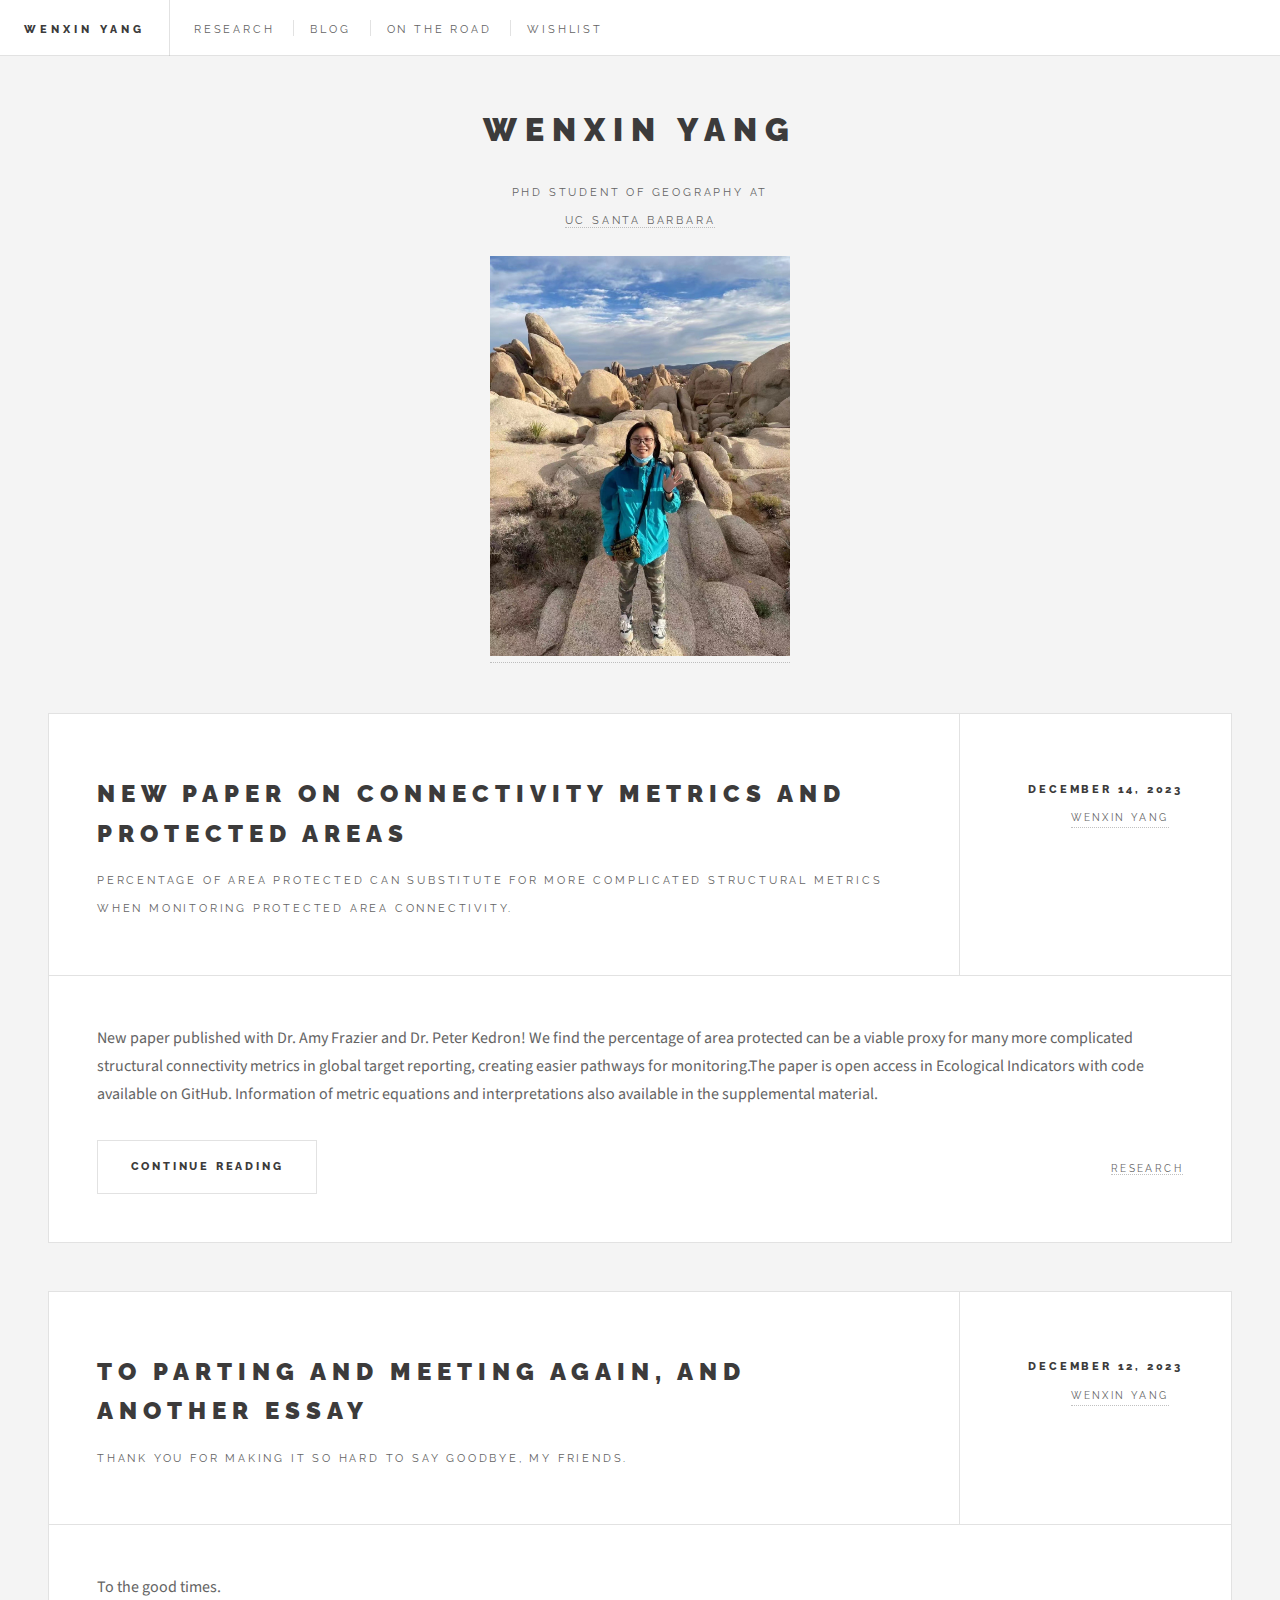
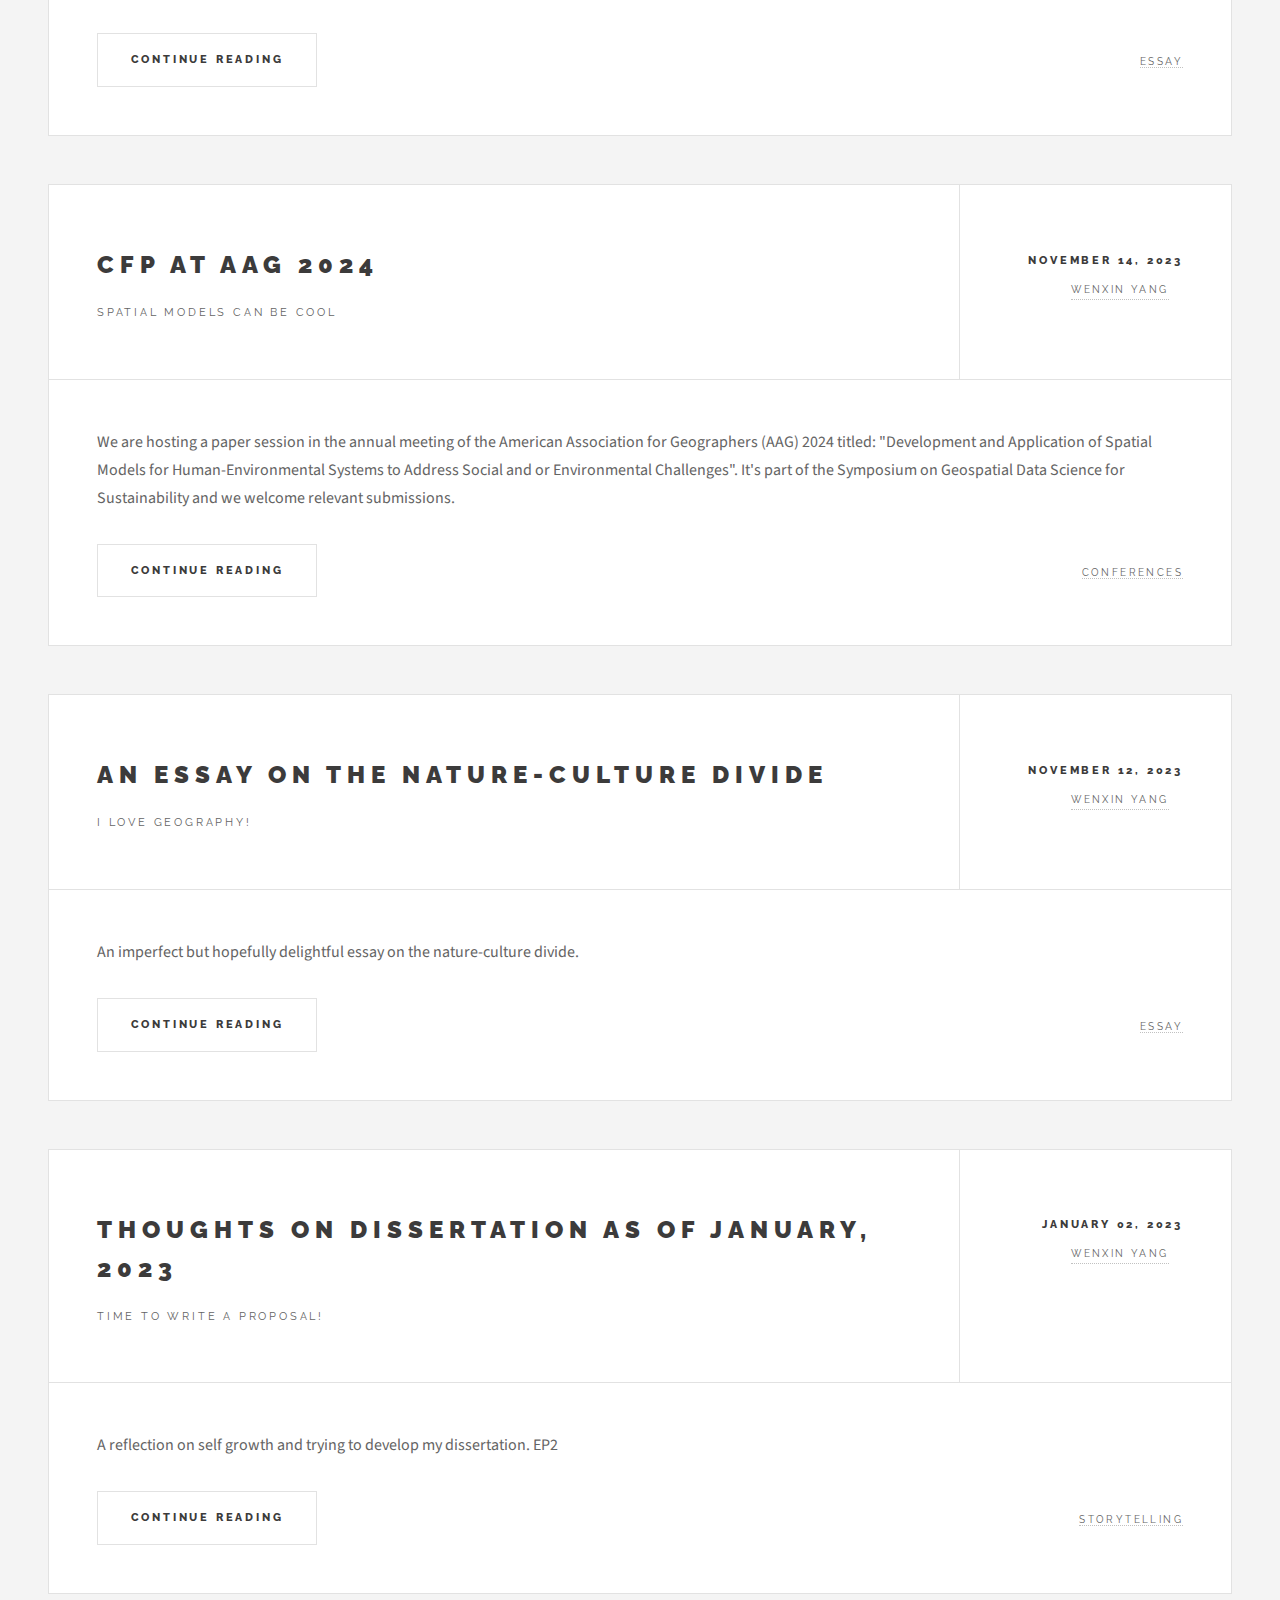
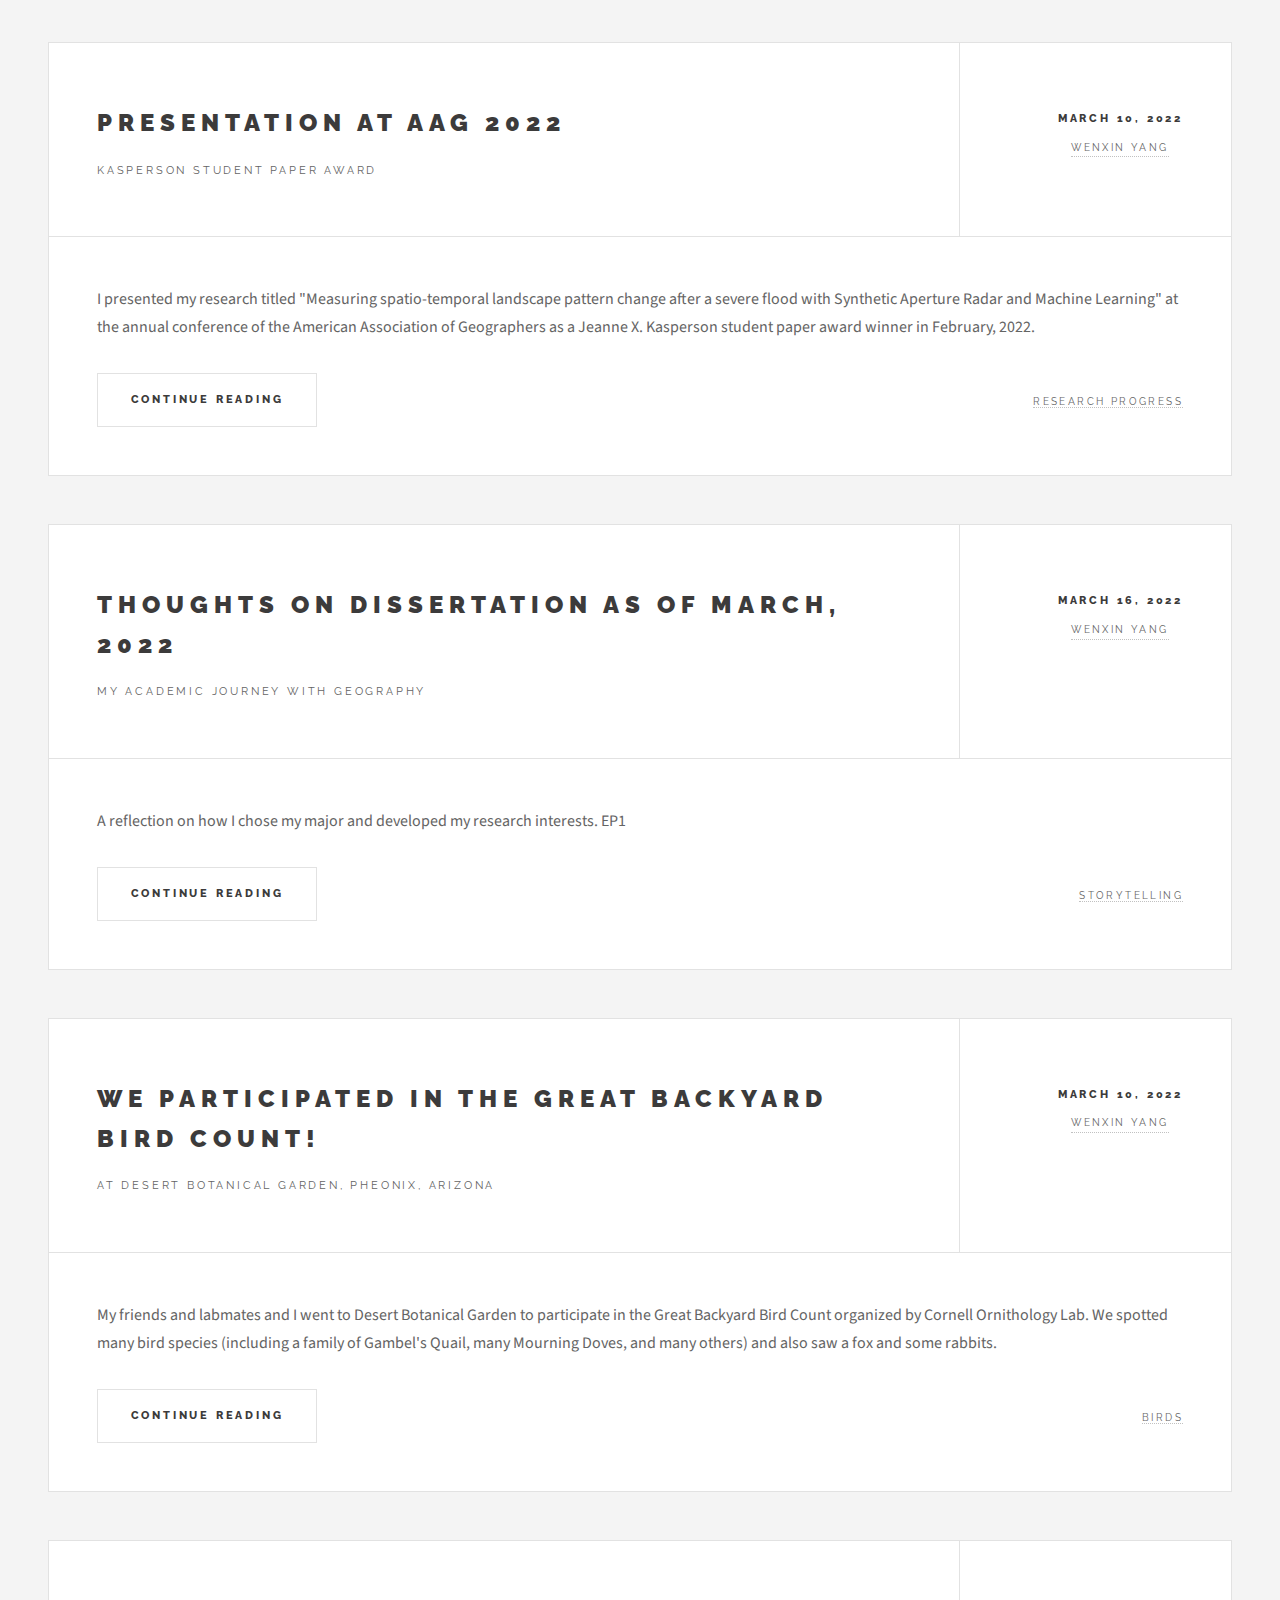
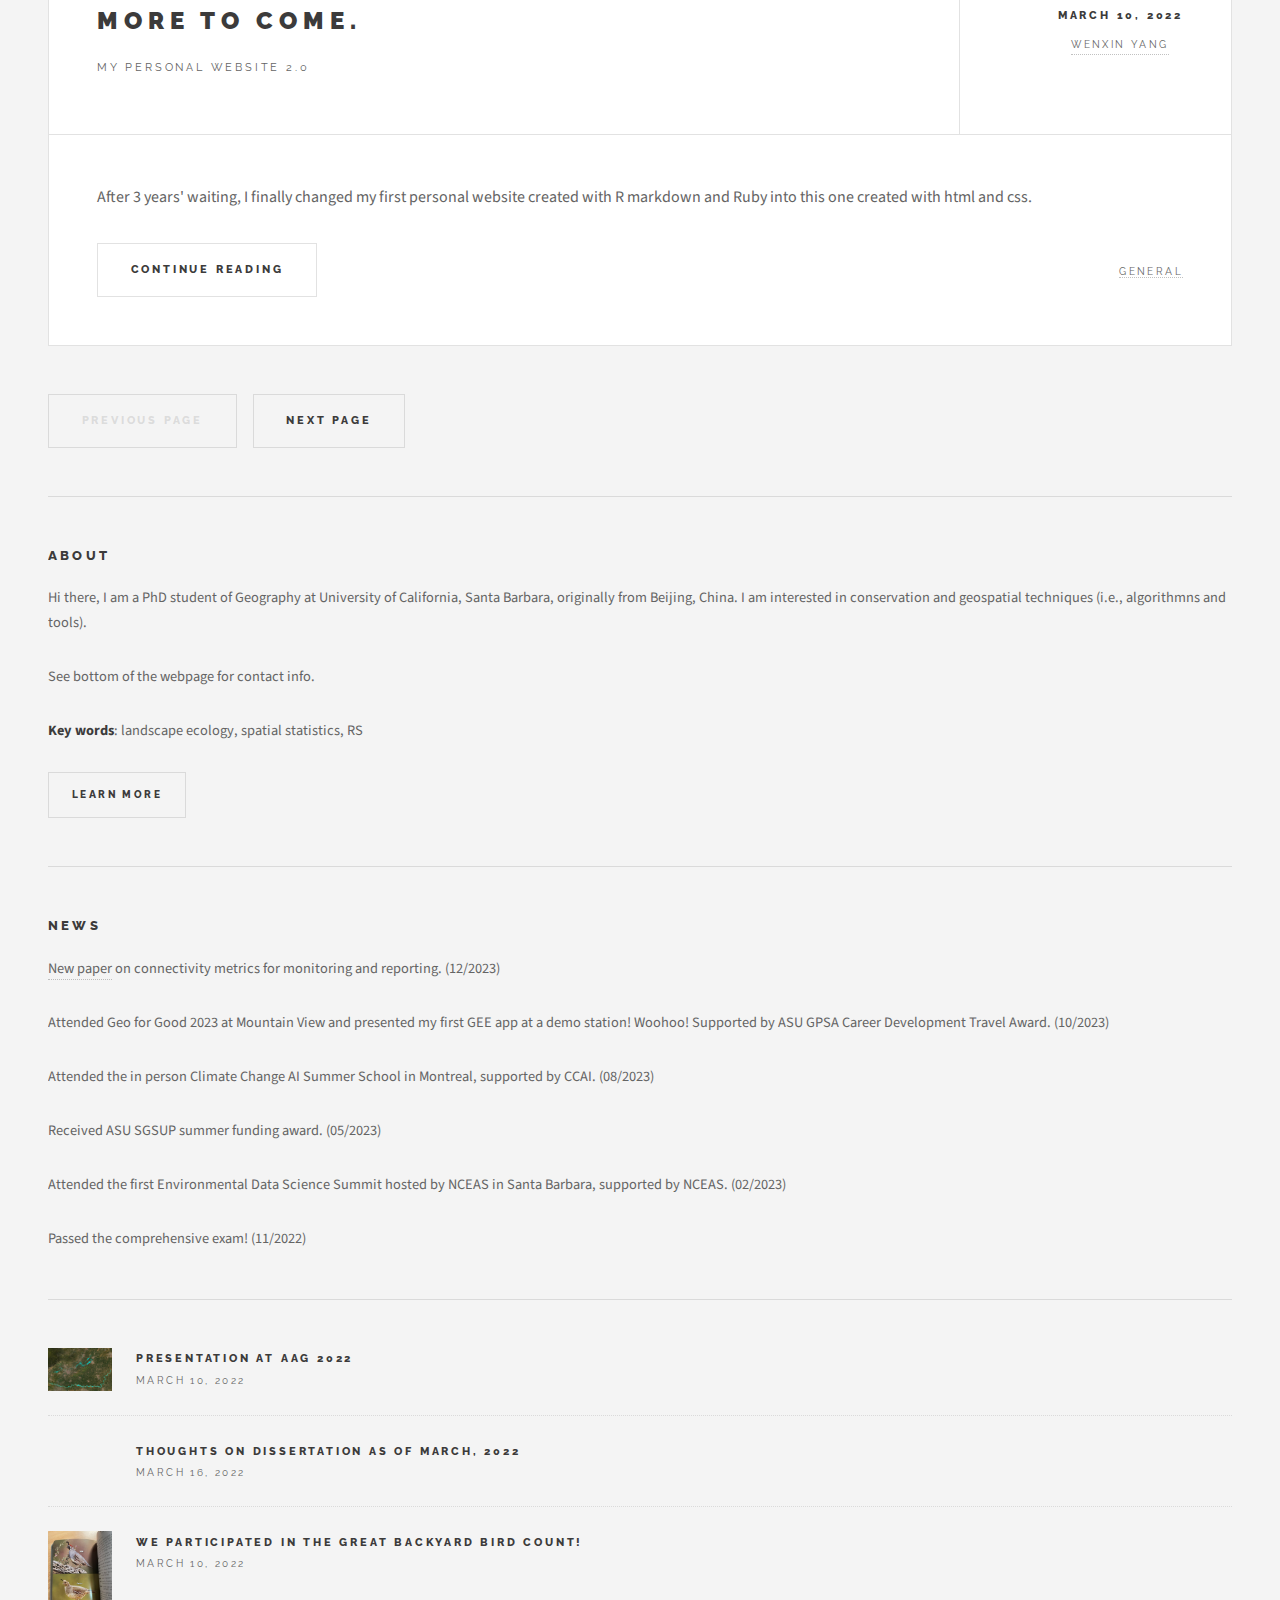
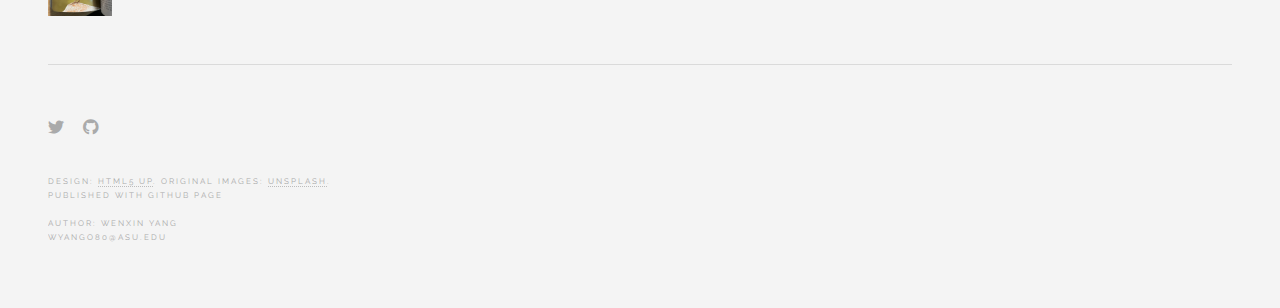
==== index.html @ 9f60ab90 "Update index.html" ====
<!DOCTYPE HTML>
<!--
	Future Imperfect by HTML5 UP
	html5up.net | @ajlkn
	Free for personal and commercial use under the CCA 3.0 license (html5up.net/license)
-->
<html>
	<head>
		<title>Wenxin Yang</title>
		<meta charset="utf-8" />
		<meta name="viewport" content="width=device-width, initial-scale=1, user-scalable=no" />
		<link rel="stylesheet" href="assets/css/main.css" />
	</head>
	<body class="is-preload">

		<!-- Wrapper -->
			<div id="wrapper">

				<!-- Header -->
					<header id="header">
						<h1><a href="index.html">Wenxin Yang</a></h1>
						<nav class="links">
							<ul>
								<li><a href="research.html">Research</a></li>
								<li><a href="blog.html">Blog</a></li>
								<li><a href="travel.html">On the road</a></li>
								<li><a href="fun.html">Wishlist</a></li>
							</ul>
					</header>

				<!-- Main -->
					<div id="main">

						<!-- Post -->
						<article class="post">
							<header>
								<div class="title">
									<h2><a href="posts/compare-connectivity-2023.html">New paper on connectivity metrics and protected areas</a></h2>
									<p>Percentage of area protected can substitute for more complicated structural metrics when monitoring protected area connectivity.</p>
								</div>
								<div class="meta">
									<time class="published" datetime="2023-12-14">December 14, 2023</time>
									<a href="posts/intro.html" class="author"><span class="name">Wenxin Yang</span></a>
								</div>
							</header>
							<p>New paper published with Dr. Amy Frazier and Dr. Peter Kedron! We find the percentage of area protected can be a viable proxy for many more complicated structural connectivity metrics in global target reporting, creating easier pathways for monitoring.The paper is open access in Ecological Indicators with code available on GitHub. Information of metric equations and interpretations also available in the supplemental material.
							</p>
							<footer>
								<ul class="actions">
									<li><a href="posts/compare-connectivity-2023.html" class="button large">Continue Reading</a></li>
								</ul>
								<ul class="stats">
									<li><a href="#">Research</a></li>
								</ul>
							</footer>
						</article>

						<article class="post">
							<header>
								<div class="title">
									<h2><a href="posts/parting-and-meet-again-essay3-2312.html">To parting and meeting again, and another essay</a></h2>
									<p>Thank you for making it so hard to say goodbye, my friends.</p>
								</div>
								<div class="meta">
									<time class="published" datetime="2023-12-12">December 12, 2023</time>
									<a href="posts/intro.html" class="author"><span class="name">Wenxin Yang</span></a>
								</div>
							</header>
							<p>To the good times.</p>
							<footer>
								<ul class="actions">
									<li><a href="posts/parting-and-meet-again-essay3-2312.html" class="button large">Continue Reading</a></li>
								</ul>
								<ul class="stats">
									<li><a href="#">essay</a></li>
								</ul>
							</footer>
						</article>

						<article class="post">
							<header>
								<div class="title">
									<h2><a href="docs/AAG-2024-CFP.pdf">CFP at AAG 2024</a></h2>
									<p>spatial models can be cool</p>
								</div>
								<div class="meta">
									<time class="published" datetime="2023-11-14">November 14, 2023</time>
									<a href="posts/intro.html" class="author"><span class="name">Wenxin Yang</span></a>
								</div>
							</header>
							<p>We are hosting a paper session in the annual meeting of the American Association for Geographers (AAG) 2024 titled: "Development and Application of Spatial Models for Human-Environmental Systems to Address Social and or Environmental Challenges". It's part of the Symposium on Geospatial Data Science for Sustainability and we welcome relevant submissions.
							</p>
							<footer>
								<ul class="actions">
									<li><a href="docs/AAG-2024-CFP.pdf" class="button large">Continue Reading</a></li>
								</ul>
								<ul class="stats">
									<li><a href="#">Conferences</a></li>
								</ul>
							</footer>
						</article>

						<article class="post">
							<header>
								<div class="title">
									<h2><a href="posts/nature-culture-divide-2311.html">An essay on the nature-culture divide</a></h2>
									<p>I love geography!</p>
								</div>
								<div class="meta">
									<time class="published" datetime="2023-11-12">November 12, 2023</time>
									<a href="posts/intro.html" class="author"><span class="name">Wenxin Yang</span></a>
								</div>
							</header>
							<p>An imperfect but hopefully delightful essay on the nature-culture divide.</p>
							<footer>
								<ul class="actions">
									<li><a href="posts/nature-culture-divide-2311.html" class="button large">Continue Reading</a></li>
								</ul>
								<ul class="stats">
									<li><a href="#">essay</a></li>
								</ul>
							</footer>
						</article>


						<article class="post">
							<header>
								<div class="title">
									<h2><a href="posts/dissertation-anxiety-2301.html">Thoughts on dissertation as of January, 2023</a></h2>
									<p>time to write a proposal!</p>
								</div>
								<div class="meta">
									<time class="published" datetime="2023-01-02">January 02, 2023</time>
									<a href="posts/intro.html" class="author"><span class="name">Wenxin Yang</span></a>
								</div>
							</header>
							<p>A reflection on self growth and trying to develop my dissertation. EP2</p>
							<footer>
								<ul class="actions">
									<li><a href="posts/dissertation-anxiety-2301.html" class="button large">Continue Reading</a></li>
								</ul>
								<ul class="stats">
									<li><a href="#">storytelling</a></li>
								</ul>
							</footer>
						</article>


							<article class="post">
								<header>
									<div class="title">
										<h2><a href="posts/aag2022.html">Presentation at AAG 2022</a></h2>
										<p>Kasperson student paper award</p>
									</div>
									<div class="meta">
										<time class="published" datetime="2022-03-10">March 10, 2022</time>
										<a href="posts/intro.html" class="author"><span class="name">Wenxin Yang</span></a>
									</div>
								</header>
								<p>I presented my research titled "Measuring spatio-temporal landscape pattern change after a severe flood with Synthetic Aperture
									Radar and Machine Learning" at the annual conference of the American Association of Geographers as a Jeanne X. Kasperson student
									paper award winner in February, 2022.</p>
								<footer>
									<ul class="actions">
										<li><a href="posts/aag2022.html" class="button large">Continue Reading</a></li>
									</ul>
									<ul class="stats">
										<li><a href="#">Research Progress</a></li>
									</ul>
								</footer>
							</article>

							<article class="post">
								<header>
									<div class="title">
										<h2><a href="posts/dissertation-anxiety-2203.html">Thoughts on dissertation as of March, 2022</a></h2>
										<p>my academic journey with geography</p>
									</div>
									<div class="meta">
										<time class="published" datetime="2022-03-16">March 16, 2022</time>
										<a href="posts/intro.html" class="author"><span class="name">Wenxin Yang</span></a>
									</div>
								</header>
								<p>A reflection on how I chose my major and developed my research interests. EP1</p>
								<footer>
									<ul class="actions">
										<li><a href="posts/dissertation-anxiety-2203.html" class="button large">Continue Reading</a></li>
									</ul>
									<ul class="stats">
										<li><a href="#">storytelling</a></li>
									</ul>
								</footer>
							</article>

						<!-- Post -->
							<article class="post">
								<header>
									<div class="title">
										<h2><a href="posts/birding-feb22.html">We participated in the Great Backyard Bird Count!</a></h2>
										<p>At Desert Botanical Garden, Pheonix, Arizona</p>
									</div>
									<div class="meta">
										<time class="published" datetime="2022-03-10">March 10, 2022</time>
										<a href="posts/intro.html" class="author"><span class="name">Wenxin Yang</span></a>
									</div>
								</header>
								<p>My friends and labmates and I went to Desert Botanical Garden to participate in the Great Backyard Bird Count organized
								by Cornell Ornithology Lab. We spotted many bird species (including a family of Gambel's Quail, many Mourning Doves, and
								many others) and also saw a fox and some rabbits.</p>
								<footer>
									<ul class="actions">
										<li><a href="posts/birding-feb22.html" class="button large">Continue Reading</a></li>
									</ul>
									<ul class="stats">
										<li><a href="#">Birds</a></li>
									</ul>
								</footer>
							</article>


							<!-- Post -->
								<article class="post">
									<header>
										<div class="title">
											<h2><a href="#">More to come.</a></h2>
											<p>My personal website 2.0</p>
										</div>
										<div class="meta">
											<time class="published" datetime="2022-03-10">March 10, 2022</time>
											<a href="posts/birding-feb22.html" class="author"><span class="name">Wenxin Yang</span></a>
										</div>
									</header>
									<p>After 3 years' waiting, I finally changed my first personal website created with R markdown and Ruby into this one
										created with html and css.</p>
									<footer>
										<ul class="actions">
											<li><a href="#" class="button large">Continue Reading</a></li>
										</ul>
										<ul class="stats">
											<li><a href="#">General</a></li>
										</ul>
									</footer>
								</article>

						<!-- Pagination -->
							<ul class="actions pagination">
								<li><a href="" class="disabled button large previous">Previous Page</a></li>
								<li><a href="#" class="button large next">Next Page</a></li>
							</ul>

					</div>

				<!-- Sidebar -->
					<section id="sidebar">

						<!-- Intro -->
							<section id="intro">

								<header>
									<h2>Wenxin Yang</h2>
									<p>PhD student of Geography at <a href="https://www.geog.ucsb.edu/"><br>UC Santa Barbara</a></p>
									<a href="posts/intro.html"><img  src="images/IMG_1510.JPG" alt="Avatar" style="width:300px"></a>
								</header>
							</section>

							<!-- About -->
								<section class="blurb">
									<h2>About</h2>
									<p>Hi there, I am a PhD student of Geography at University of California, Santa Barbara, originally from Beijing, China. I am interested in conservation and geospatial techniques (i.e., algorithmns and tools).</p>
									<p>See bottom of the webpage for contact info.</p>
									<p><b>Key words</b>: landscape ecology, spatial statistics, RS</p>
									<ul class="actions">
										<li><a href="posts/intro.html" class="button">Learn More</a></li>
									</ul>
								</section>

							<!-- News -->
								<section class="blurb">
									<h2>News</h2>
									<p><a href="https://doi.org/10.1016/j.ecolind.2023.111387">New paper</a> on connectivity metrics for monitoring and reporting. (12/2023)</p>
									<p>Attended Geo for Good 2023 at Mountain View and presented my first GEE app at a demo station! Woohoo! Supported by ASU GPSA Career Development Travel Award. (10/2023) </p>
									<p>Attended the in person Climate Change AI Summer School in Montreal, supported by CCAI. (08/2023) </p>
									<p>Received ASU SGSUP summer funding award. (05/2023) </p>
									<p>Attended the first Environmental Data Science Summit hosted by NCEAS in Santa Barbara, supported by NCEAS. (02/2023) </p>
									<p>Passed the comprehensive exam! (11/2022) </p>
								</section>

						<!-- Posts List -->
							<section>
								<ul class="posts">

									<li>
										<article>
											<header>
												<h3><a href="posts/aag2022.html">Presentation at AAG 2022</a></h3>
												<time class="published" datetime="2022-03-10">March 10, 2022</time>
											</header>
											<a href="posts/aag2022.html" class="image"><img src="images/aag-2022.png" alt="" /></a>
										</article>
									</li>

									<li>
										<article>
											<header>
												<h3><a href="posts/dissertation-anxiety-2203.html">Thoughts on dissertation as of March, 2022</a></h3>
												<time class="published" datetime="2022-03-16">March 16, 2022</time>
											</header>
											<a href="#" class="image"><img src="#" alt="" /></a>
										</article>
									</li>

									<li>
										<article>
											<header>
												<h3><a href="posts/birding-feb22.html">We participated in the Great Backyard Bird Count!</a></h3>
												<time class="published" datetime="2022-03-10">March 10, 2022</time>
											</header>
											<a href="posts/birding-feb22.html" class="image"><img src="images/IMG_1371.jpeg" alt="" /></a>
										</article>
									</li>

								</ul>
							</section>


							<!-- Footer -->
								<section id="footer">
									<ul class="icons">
										<li><a href="https://twitter.com/yangwenxin_ywx" class="icon brands fa-twitter"><span class="label">Twitter</span></a></li>
										<li><a href="https://github.com/wxyang007" class="icon brands fa-github"><span class="label">GitHub</span></a></li>
									</ul>
									<p class="copyright">Design: <a href="http://html5up.net">HTML5 UP</a>. Original Images: <a href="http://unsplash.com">Unsplash</a>.
									<br>published with GitHub Page </br> <br> Author: Wenxin Yang </br> wyango80@asu.edu</p>
								</section>
					</section>

			</div>

		<!-- Scripts -->
			<script src="assets/js/jquery.min.js"></script>
			<script src="assets/js/browser.min.js"></script>
			<script src="assets/js/breakpoints.min.js"></script>
			<script src="assets/js/util.js"></script>
			<script src="assets/js/main.js"></script>

	</body>
</html>
---- assets/css/main.css ----
@import url(fontawesome-all.min.css);
@import url("https://fonts.googleapis.com/css?family=Source+Sans+Pro:400,700|Raleway:400,800,900");

/*
	Future Imperfect by HTML5 UP
	html5up.net | @ajlkn
	Free for personal and commercial use under the CCA 3.0 license (html5up.net/license)
*/

html, body, div, span, applet, object,
iframe, h1, h2, h3, h4, h5, h6, p, blockquote,
pre, a, abbr, acronym, address, big, cite,
code, del, dfn, em, img, ins, kbd, q, s, samp,
small, strike, strong, sub, sup, tt, var, b,
u, i, center, dl, dt, dd, ol, ul, li, fieldset,
form, label, legend, table, caption, tbody,
tfoot, thead, tr, th, td, article, aside,
canvas, details, embed, figure, figcaption,
footer, header, hgroup, menu, nav, output, ruby,
section, summary, time, mark, audio, video {
	margin: 0;
	padding: 0;
	border: 0;
	font-size: 100%;
	font: inherit;
	vertical-align: baseline;}

article, aside, details, figcaption, figure,
footer, header, hgroup, menu, nav, section {
	display: block;}

body {
	line-height: 1;
}

ol, ul {
	list-style: none;
}

blockquote, q {
	quotes: none;
}

	blockquote:before, blockquote:after, q:before, q:after {
		content: '';
		content: none;
	}

table {
	border-collapse: collapse;
	border-spacing: 0;
}

body {
	-webkit-text-size-adjust: none;
}

mark {
	background-color: transparent;
	color: inherit;
}

input::-moz-focus-inner {
	border: 0;
	padding: 0;
}

input, select, textarea {
	-moz-appearance: none;
	-webkit-appearance: none;
	-ms-appearance: none;
	appearance: none;
}

/* Basic */

	@-ms-viewport {
		width: device-width;
	}

	body {
		-ms-overflow-style: scrollbar;
	}

	@media screen and (max-width: 480px) {

		html, body {
			min-width: 320px;
		}

	}

	html {
		box-sizing: border-box;
	}

	*, *:before, *:after {
		box-sizing: inherit;
	}

	body {
		background: #f4f4f4;
	}

		body.is-preload *, body.is-preload *:before, body.is-preload *:after {
			-moz-animation: none !important;
			-webkit-animation: none !important;
			-ms-animation: none !important;
			animation: none !important;
			-moz-transition: none !important;
			-webkit-transition: none !important;
			-ms-transition: none !important;
			transition: none !important;
		}

/* Type */

	body, input, select, textarea {
		color: #646464;
		font-family: "Source Sans Pro", Helvetica, sans-serif;
		font-size: 14pt;
		font-weight: 400;
		line-height: 1.75;
	}

		@media screen and (max-width: 1680px) {

			body, input, select, textarea {
				font-size: 12pt;
			}

		}

		@media screen and (max-width: 1280px) {

			body, input, select, textarea {
				font-size: 12pt;
			}

		}

		@media screen and (max-width: 980px) {

			body, input, select, textarea {
				font-size: 12pt;
			}

		}

		@media screen and (max-width: 736px) {

			body, input, select, textarea {
				font-size: 12pt;
			}

		}

		@media screen and (max-width: 480px) {

			body, input, select, textarea {
				font-size: 12pt;
			}

		}

	a {
		-moz-transition: color 0.2s ease, border-bottom-color 0.2s ease;
		-webkit-transition: color 0.2s ease, border-bottom-color 0.2s ease;
		-ms-transition: color 0.2s ease, border-bottom-color 0.2s ease;
		transition: color 0.2s ease, border-bottom-color 0.2s ease;
		border-bottom: dotted 1px rgba(160, 160, 160, 0.65);
		color: inherit;
		text-decoration: none;
	}

		a:before {
			-moz-transition: color 0.2s ease;
			-webkit-transition: color 0.2s ease;
			-ms-transition: color 0.2s ease;
			transition: color 0.2s ease;
		}

		a:hover {
			border-bottom-color: transparent;
			color: #2ebaae !important;
		}

			a:hover:before {
				color: #2ebaae !important;
			}

	strong, b {
		color: #3c3b3b;
		font-weight: 700;
	}

	em, i {
		font-style: italic;
	}

	p {
		margin: 0 0 2em 0;
	}

	h1, h2, h3, h4, h5, h6 {
		color: #3c3b3b;
		font-family: "Raleway", Helvetica, sans-serif;
		font-weight: 800;
		letter-spacing: 0.25em;
		line-height: 1.65;
		margin: 0 0 1em 0;
		text-transform: uppercase;
	}

		h1 a, h2 a, h3 a, h4 a, h5 a, h6 a {
			color: inherit;
			border-bottom: 0;
		}

	h2 {
		font-size: 1.1em;
	}

	h3 {
		font-size: 0.9em;
	}

	h4 {
		font-size: 0.7em;
	}

	h5 {
		font-size: 0.7em;
	}

	h6 {
		font-size: 0.7em;
	}

	sub {
		font-size: 0.8em;
		position: relative;
		top: 0.5em;
	}

	sup {
		font-size: 0.8em;
		position: relative;
		top: -0.5em;
	}

	blockquote {
		border-left: solid 4px rgba(160, 160, 160, 0.3);
		font-style: italic;
		margin: 0 0 2em 0;
		padding: 0.5em 0 0.5em 2em;
	}

	code {
		background: rgba(160, 160, 160, 0.075);
		border: solid 1px rgba(160, 160, 160, 0.3);
		font-family: "Courier New", monospace;
		font-size: 0.9em;
		margin: 0 0.25em;
		padding: 0.25em 0.65em;
	}

	pre {
		-webkit-overflow-scrolling: touch;
		font-family: "Courier New", monospace;
		font-size: 0.9em;
		margin: 0 0 2em 0;
	}

		pre code {
			display: block;
			line-height: 1.75em;
			padding: 1em 1.5em;
			overflow-x: auto;
		}

	hr {
		border: 0;
		border-bottom: solid 1px rgba(160, 160, 160, 0.3);
		margin: 2em 0;
	}

		hr.major {
			margin: 3em 0;
		}

	.align-left {
		text-align: left;
	}

	.align-center {
		text-align: center;
	}

	.align-right {
		text-align: right;
	}

/* Row */

	.row {
		display: flex;
		flex-wrap: wrap;
		box-sizing: border-box;
		align-items: stretch;
	}

		.row > * {
			box-sizing: border-box;
		}

		.row.gtr-uniform > * > :last-child {
			margin-bottom: 0;
		}

		.row.aln-left {
			justify-content: flex-start;
		}

		.row.aln-center {
			justify-content: center;
		}

		.row.aln-right {
			justify-content: flex-end;
		}

		.row.aln-top {
			align-items: flex-start;
		}

		.row.aln-middle {
			align-items: center;
		}

		.row.aln-bottom {
			align-items: flex-end;
		}

		.row > .imp {
			order: -1;
		}

		.row > .col-1 {
			width: 8.33333%;
		}

		.row > .off-1 {
			margin-left: 8.33333%;
		}

		.row > .col-2 {
			width: 16.66667%;
		}

		.row > .off-2 {
			margin-left: 16.66667%;
		}

		.row > .col-3 {
			width: 25%;
		}

		.row > .off-3 {
			margin-left: 25%;
		}

		.row > .col-4 {
			width: 33.33333%;
		}

		.row > .off-4 {
			margin-left: 33.33333%;
		}

		.row > .col-5 {
			width: 41.66667%;
		}

		.row > .off-5 {
			margin-left: 41.66667%;
		}

		.row > .col-6 {
			width: 50%;
		}

		.row > .off-6 {
			margin-left: 50%;
		}

		.row > .col-7 {
			width: 58.33333%;
		}

		.row > .off-7 {
			margin-left: 58.33333%;
		}

		.row > .col-8 {
			width: 66.66667%;
		}

		.row > .off-8 {
			margin-left: 66.66667%;
		}

		.row > .col-9 {
			width: 75%;
		}

		.row > .off-9 {
			margin-left: 75%;
		}

		.row > .col-10 {
			width: 83.33333%;
		}

		.row > .off-10 {
			margin-left: 83.33333%;
		}

		.row > .col-11 {
			width: 91.66667%;
		}

		.row > .off-11 {
			margin-left: 91.66667%;
		}

		.row > .col-12 {
			width: 100%;
		}

		.row > .off-12 {
			margin-left: 100%;
		}

		.row.gtr-0 {
			margin-top: 0;
			margin-left: 0em;
		}

			.row.gtr-0 > * {
				padding: 0 0 0 0em;
			}

			.row.gtr-0.gtr-uniform {
				margin-top: 0em;
			}

				.row.gtr-0.gtr-uniform > * {
					padding-top: 0em;
				}

		.row.gtr-25 {
			margin-top: 0;
			margin-left: -0.25em;
		}

			.row.gtr-25 > * {
				padding: 0 0 0 0.25em;
			}

			.row.gtr-25.gtr-uniform {
				margin-top: -0.25em;
			}

				.row.gtr-25.gtr-uniform > * {
					padding-top: 0.25em;
				}

		.row.gtr-50 {
			margin-top: 0;
			margin-left: -0.5em;
		}

			.row.gtr-50 > * {
				padding: 0 0 0 0.5em;
			}

			.row.gtr-50.gtr-uniform {
				margin-top: -0.5em;
			}

				.row.gtr-50.gtr-uniform > * {
					padding-top: 0.5em;
				}

		.row {
			margin-top: 0;
			margin-left: -1em;
		}

			.row > * {
				padding: 0 0 0 1em;
			}

			.row.gtr-uniform {
				margin-top: -1em;
			}

				.row.gtr-uniform > * {
					padding-top: 1em;
				}

		.row.gtr-150 {
			margin-top: 0;
			margin-left: -1.5em;
		}

			.row.gtr-150 > * {
				padding: 0 0 0 1.5em;
			}

			.row.gtr-150.gtr-uniform {
				margin-top: -1.5em;
			}

				.row.gtr-150.gtr-uniform > * {
					padding-top: 1.5em;
				}

		.row.gtr-200 {
			margin-top: 0;
			margin-left: -2em;
		}

			.row.gtr-200 > * {
				padding: 0 0 0 2em;
			}

			.row.gtr-200.gtr-uniform {
				margin-top: -2em;
			}

				.row.gtr-200.gtr-uniform > * {
					padding-top: 2em;
				}

		@media screen and (max-width: 1680px) {

			.row {
				display: flex;
				flex-wrap: wrap;
				box-sizing: border-box;
				align-items: stretch;
			}

				.row > * {
					box-sizing: border-box;
				}

				.row.gtr-uniform > * > :last-child {
					margin-bottom: 0;
				}

				.row.aln-left {
					justify-content: flex-start;
				}

				.row.aln-center {
					justify-content: center;
				}

				.row.aln-right {
					justify-content: flex-end;
				}

				.row.aln-top {
					align-items: flex-start;
				}

				.row.aln-middle {
					align-items: center;
				}

				.row.aln-bottom {
					align-items: flex-end;
				}

				.row > .imp-xlarge {
					order: -1;
				}

				.row > .col-1-xlarge {
					width: 8.33333%;
				}

				.row > .off-1-xlarge {
					margin-left: 8.33333%;
				}

				.row > .col-2-xlarge {
					width: 16.66667%;
				}

				.row > .off-2-xlarge {
					margin-left: 16.66667%;
				}

				.row > .col-3-xlarge {
					width: 25%;
				}

				.row > .off-3-xlarge {
					margin-left: 25%;
				}

				.row > .col-4-xlarge {
					width: 33.33333%;
				}

				.row > .off-4-xlarge {
					margin-left: 33.33333%;
				}

				.row > .col-5-xlarge {
					width: 41.66667%;
				}

				.row > .off-5-xlarge {
					margin-left: 41.66667%;
				}

				.row > .col-6-xlarge {
					width: 50%;
				}

				.row > .off-6-xlarge {
					margin-left: 50%;
				}

				.row > .col-7-xlarge {
					width: 58.33333%;
				}

				.row > .off-7-xlarge {
					margin-left: 58.33333%;
				}

				.row > .col-8-xlarge {
					width: 66.66667%;
				}

				.row > .off-8-xlarge {
					margin-left: 66.66667%;
				}

				.row > .col-9-xlarge {
					width: 75%;
				}

				.row > .off-9-xlarge {
					margin-left: 75%;
				}

				.row > .col-10-xlarge {
					width: 83.33333%;
				}

				.row > .off-10-xlarge {
					margin-left: 83.33333%;
				}

				.row > .col-11-xlarge {
					width: 91.66667%;
				}

				.row > .off-11-xlarge {
					margin-left: 91.66667%;
				}

				.row > .col-12-xlarge {
					width: 100%;
				}

				.row > .off-12-xlarge {
					margin-left: 100%;
				}

				.row.gtr-0 {
					margin-top: 0;
					margin-left: 0em;
				}

					.row.gtr-0 > * {
						padding: 0 0 0 0em;
					}

					.row.gtr-0.gtr-uniform {
						margin-top: 0em;
					}

						.row.gtr-0.gtr-uniform > * {
							padding-top: 0em;
						}

				.row.gtr-25 {
					margin-top: 0;
					margin-left: -0.25em;
				}

					.row.gtr-25 > * {
						padding: 0 0 0 0.25em;
					}

					.row.gtr-25.gtr-uniform {
						margin-top: -0.25em;
					}

						.row.gtr-25.gtr-uniform > * {
							padding-top: 0.25em;
						}

				.row.gtr-50 {
					margin-top: 0;
					margin-left: -0.5em;
				}

					.row.gtr-50 > * {
						padding: 0 0 0 0.5em;
					}

					.row.gtr-50.gtr-uniform {
						margin-top: -0.5em;
					}

						.row.gtr-50.gtr-uniform > * {
							padding-top: 0.5em;
						}

				.row {
					margin-top: 0;
					margin-left: -1em;
				}

					.row > * {
						padding: 0 0 0 1em;
					}

					.row.gtr-uniform {
						margin-top: -1em;
					}

						.row.gtr-uniform > * {
							padding-top: 1em;
						}

				.row.gtr-150 {
					margin-top: 0;
					margin-left: -1.5em;
				}

					.row.gtr-150 > * {
						padding: 0 0 0 1.5em;
					}

					.row.gtr-150.gtr-uniform {
						margin-top: -1.5em;
					}

						.row.gtr-150.gtr-uniform > * {
							padding-top: 1.5em;
						}

				.row.gtr-200 {
					margin-top: 0;
					margin-left: -2em;
				}

					.row.gtr-200 > * {
						padding: 0 0 0 2em;
					}

					.row.gtr-200.gtr-uniform {
						margin-top: -2em;
					}

						.row.gtr-200.gtr-uniform > * {
							padding-top: 2em;
						}

		}

		@media screen and (max-width: 1280px) {

			.row {
				display: flex;
				flex-wrap: wrap;
				box-sizing: border-box;
				align-items: stretch;
			}

				.row > * {
					box-sizing: border-box;
				}

				.row.gtr-uniform > * > :last-child {
					margin-bottom: 0;
				}

				.row.aln-left {
					justify-content: flex-start;
				}

				.row.aln-center {
					justify-content: center;
				}

				.row.aln-right {
					justify-content: flex-end;
				}

				.row.aln-top {
					align-items: flex-start;
				}

				.row.aln-middle {
					align-items: center;
				}

				.row.aln-bottom {
					align-items: flex-end;
				}

				.row > .imp-large {
					order: -1;
				}

				.row > .col-1-large {
					width: 8.33333%;
				}

				.row > .off-1-large {
					margin-left: 8.33333%;
				}

				.row > .col-2-large {
					width: 16.66667%;
				}

				.row > .off-2-large {
					margin-left: 16.66667%;
				}

				.row > .col-3-large {
					width: 25%;
				}

				.row > .off-3-large {
					margin-left: 25%;
				}

				.row > .col-4-large {
					width: 33.33333%;
				}

				.row > .off-4-large {
					margin-left: 33.33333%;
				}

				.row > .col-5-large {
					width: 41.66667%;
				}

				.row > .off-5-large {
					margin-left: 41.66667%;
				}

				.row > .col-6-large {
					width: 50%;
				}

				.row > .off-6-large {
					margin-left: 50%;
				}

				.row > .col-7-large {
					width: 58.33333%;
				}

				.row > .off-7-large {
					margin-left: 58.33333%;
				}

				.row > .col-8-large {
					width: 66.66667%;
				}

				.row > .off-8-large {
					margin-left: 66.66667%;
				}

				.row > .col-9-large {
					width: 75%;
				}

				.row > .off-9-large {
					margin-left: 75%;
				}

				.row > .col-10-large {
					width: 83.33333%;
				}

				.row > .off-10-large {
					margin-left: 83.33333%;
				}

				.row > .col-11-large {
					width: 91.66667%;
				}

				.row > .off-11-large {
					margin-left: 91.66667%;
				}

				.row > .col-12-large {
					width: 100%;
				}

				.row > .off-12-large {
					margin-left: 100%;
				}

				.row.gtr-0 {
					margin-top: 0;
					margin-left: 0em;
				}

					.row.gtr-0 > * {
						padding: 0 0 0 0em;
					}

					.row.gtr-0.gtr-uniform {
						margin-top: 0em;
					}

						.row.gtr-0.gtr-uniform > * {
							padding-top: 0em;
						}

				.row.gtr-25 {
					margin-top: 0;
					margin-left: -0.25em;
				}

					.row.gtr-25 > * {
						padding: 0 0 0 0.25em;
					}

					.row.gtr-25.gtr-uniform {
						margin-top: -0.25em;
					}

						.row.gtr-25.gtr-uniform > * {
							padding-top: 0.25em;
						}

				.row.gtr-50 {
					margin-top: 0;
					margin-left: -0.5em;
				}

					.row.gtr-50 > * {
						padding: 0 0 0 0.5em;
					}

					.row.gtr-50.gtr-uniform {
						margin-top: -0.5em;
					}

						.row.gtr-50.gtr-uniform > * {
							padding-top: 0.5em;
						}

				.row {
					margin-top: 0;
					margin-left: -1em;
				}

					.row > * {
						padding: 0 0 0 1em;
					}

					.row.gtr-uniform {
						margin-top: -1em;
					}

						.row.gtr-uniform > * {
							padding-top: 1em;
						}

				.row.gtr-150 {
					margin-top: 0;
					margin-left: -1.5em;
				}

					.row.gtr-150 > * {
						padding: 0 0 0 1.5em;
					}

					.row.gtr-150.gtr-uniform {
						margin-top: -1.5em;
					}

						.row.gtr-150.gtr-uniform > * {
							padding-top: 1.5em;
						}

				.row.gtr-200 {
					margin-top: 0;
					margin-left: -2em;
				}

					.row.gtr-200 > * {
						padding: 0 0 0 2em;
					}

					.row.gtr-200.gtr-uniform {
						margin-top: -2em;
					}

						.row.gtr-200.gtr-uniform > * {
							padding-top: 2em;
						}

		}

		@media screen and (max-width: 980px) {

			.row {
				display: flex;
				flex-wrap: wrap;
				box-sizing: border-box;
				align-items: stretch;
			}

				.row > * {
					box-sizing: border-box;
				}

				.row.gtr-uniform > * > :last-child {
					margin-bottom: 0;
				}

				.row.aln-left {
					justify-content: flex-start;
				}

				.row.aln-center {
					justify-content: center;
				}

				.row.aln-right {
					justify-content: flex-end;
				}

				.row.aln-top {
					align-items: flex-start;
				}

				.row.aln-middle {
					align-items: center;
				}

				.row.aln-bottom {
					align-items: flex-end;
				}

				.row > .imp-medium {
					order: -1;
				}

				.row > .col-1-medium {
					width: 8.33333%;
				}

				.row > .off-1-medium {
					margin-left: 8.33333%;
				}

				.row > .col-2-medium {
					width: 16.66667%;
				}

				.row > .off-2-medium {
					margin-left: 16.66667%;
				}

				.row > .col-3-medium {
					width: 25%;
				}

				.row > .off-3-medium {
					margin-left: 25%;
				}

				.row > .col-4-medium {
					width: 33.33333%;
				}

				.row > .off-4-medium {
					margin-left: 33.33333%;
				}

				.row > .col-5-medium {
					width: 41.66667%;
				}

				.row > .off-5-medium {
					margin-left: 41.66667%;
				}

				.row > .col-6-medium {
					width: 50%;
				}

				.row > .off-6-medium {
					margin-left: 50%;
				}

				.row > .col-7-medium {
					width: 58.33333%;
				}

				.row > .off-7-medium {
					margin-left: 58.33333%;
				}

				.row > .col-8-medium {
					width: 66.66667%;
				}

				.row > .off-8-medium {
					margin-left: 66.66667%;
				}

				.row > .col-9-medium {
					width: 75%;
				}

				.row > .off-9-medium {
					margin-left: 75%;
				}

				.row > .col-10-medium {
					width: 83.33333%;
				}

				.row > .off-10-medium {
					margin-left: 83.33333%;
				}

				.row > .col-11-medium {
					width: 91.66667%;
				}

				.row > .off-11-medium {
					margin-left: 91.66667%;
				}

				.row > .col-12-medium {
					width: 100%;
				}

				.row > .off-12-medium {
					margin-left: 100%;
				}

				.row.gtr-0 {
					margin-top: 0;
					margin-left: 0em;
				}

					.row.gtr-0 > * {
						padding: 0 0 0 0em;
					}

					.row.gtr-0.gtr-uniform {
						margin-top: 0em;
					}

						.row.gtr-0.gtr-uniform > * {
							padding-top: 0em;
						}

				.row.gtr-25 {
					margin-top: 0;
					margin-left: -0.25em;
				}

					.row.gtr-25 > * {
						padding: 0 0 0 0.25em;
					}

					.row.gtr-25.gtr-uniform {
						margin-top: -0.25em;
					}

						.row.gtr-25.gtr-uniform > * {
							padding-top: 0.25em;
						}

				.row.gtr-50 {
					margin-top: 0;
					margin-left: -0.5em;
				}

					.row.gtr-50 > * {
						padding: 0 0 0 0.5em;
					}

					.row.gtr-50.gtr-uniform {
						margin-top: -0.5em;
					}

						.row.gtr-50.gtr-uniform > * {
							padding-top: 0.5em;
						}

				.row {
					margin-top: 0;
					margin-left: -1em;
				}

					.row > * {
						padding: 0 0 0 1em;
					}

					.row.gtr-uniform {
						margin-top: -1em;
					}

						.row.gtr-uniform > * {
							padding-top: 1em;
						}

				.row.gtr-150 {
					margin-top: 0;
					margin-left: -1.5em;
				}

					.row.gtr-150 > * {
						padding: 0 0 0 1.5em;
					}

					.row.gtr-150.gtr-uniform {
						margin-top: -1.5em;
					}

						.row.gtr-150.gtr-uniform > * {
							padding-top: 1.5em;
						}

				.row.gtr-200 {
					margin-top: 0;
					margin-left: -2em;
				}

					.row.gtr-200 > * {
						padding: 0 0 0 2em;
					}

					.row.gtr-200.gtr-uniform {
						margin-top: -2em;
					}

						.row.gtr-200.gtr-uniform > * {
							padding-top: 2em;
						}

		}

		@media screen and (max-width: 736px) {

			.row {
				display: flex;
				flex-wrap: wrap;
				box-sizing: border-box;
				align-items: stretch;
			}

				.row > * {
					box-sizing: border-box;
				}

				.row.gtr-uniform > * > :last-child {
					margin-bottom: 0;
				}

				.row.aln-left {
					justify-content: flex-start;
				}

				.row.aln-center {
					justify-content: center;
				}

				.row.aln-right {
					justify-content: flex-end;
				}

				.row.aln-top {
					align-items: flex-start;
				}

				.row.aln-middle {
					align-items: center;
				}

				.row.aln-bottom {
					align-items: flex-end;
				}

				.row > .imp-small {
					order: -1;
				}

				.row > .col-1-small {
					width: 8.33333%;
				}

				.row > .off-1-small {
					margin-left: 8.33333%;
				}

				.row > .col-2-small {
					width: 16.66667%;
				}

				.row > .off-2-small {
					margin-left: 16.66667%;
				}

				.row > .col-3-small {
					width: 25%;
				}

				.row > .off-3-small {
					margin-left: 25%;
				}

				.row > .col-4-small {
					width: 33.33333%;
				}

				.row > .off-4-small {
					margin-left: 33.33333%;
				}

				.row > .col-5-small {
					width: 41.66667%;
				}

				.row > .off-5-small {
					margin-left: 41.66667%;
				}

				.row > .col-6-small {
					width: 50%;
				}

				.row > .off-6-small {
					margin-left: 50%;
				}

				.row > .col-7-small {
					width: 58.33333%;
				}

				.row > .off-7-small {
					margin-left: 58.33333%;
				}

				.row > .col-8-small {
					width: 66.66667%;
				}

				.row > .off-8-small {
					margin-left: 66.66667%;
				}

				.row > .col-9-small {
					width: 75%;
				}

				.row > .off-9-small {
					margin-left: 75%;
				}

				.row > .col-10-small {
					width: 83.33333%;
				}

				.row > .off-10-small {
					margin-left: 83.33333%;
				}

				.row > .col-11-small {
					width: 91.66667%;
				}

				.row > .off-11-small {
					margin-left: 91.66667%;
				}

				.row > .col-12-small {
					width: 100%;
				}

				.row > .off-12-small {
					margin-left: 100%;
				}

				.row.gtr-0 {
					margin-top: 0;
					margin-left: 0em;
				}

					.row.gtr-0 > * {
						padding: 0 0 0 0em;
					}

					.row.gtr-0.gtr-uniform {
						margin-top: 0em;
					}

						.row.gtr-0.gtr-uniform > * {
							padding-top: 0em;
						}

				.row.gtr-25 {
					margin-top: 0;
					margin-left: -0.25em;
				}

					.row.gtr-25 > * {
						padding: 0 0 0 0.25em;
					}

					.row.gtr-25.gtr-uniform {
						margin-top: -0.25em;
					}

						.row.gtr-25.gtr-uniform > * {
							padding-top: 0.25em;
						}

				.row.gtr-50 {
					margin-top: 0;
					margin-left: -0.5em;
				}

					.row.gtr-50 > * {
						padding: 0 0 0 0.5em;
					}

					.row.gtr-50.gtr-uniform {
						margin-top: -0.5em;
					}

						.row.gtr-50.gtr-uniform > * {
							padding-top: 0.5em;
						}

				.row {
					margin-top: 0;
					margin-left: -1em;
				}

					.row > * {
						padding: 0 0 0 1em;
					}

					.row.gtr-uniform {
						margin-top: -1em;
					}

						.row.gtr-uniform > * {
							padding-top: 1em;
						}

				.row.gtr-150 {
					margin-top: 0;
					margin-left: -1.5em;
				}

					.row.gtr-150 > * {
						padding: 0 0 0 1.5em;
					}

					.row.gtr-150.gtr-uniform {
						margin-top: -1.5em;
					}

						.row.gtr-150.gtr-uniform > * {
							padding-top: 1.5em;
						}

				.row.gtr-200 {
					margin-top: 0;
					margin-left: -2em;
				}

					.row.gtr-200 > * {
						padding: 0 0 0 2em;
					}

					.row.gtr-200.gtr-uniform {
						margin-top: -2em;
					}

						.row.gtr-200.gtr-uniform > * {
							padding-top: 2em;
						}

		}

		@media screen and (max-width: 480px) {

			.row {
				display: flex;
				flex-wrap: wrap;
				box-sizing: border-box;
				align-items: stretch;
			}

				.row > * {
					box-sizing: border-box;
				}

				.row.gtr-uniform > * > :last-child {
					margin-bottom: 0;
				}

				.row.aln-left {
					justify-content: flex-start;
				}

				.row.aln-center {
					justify-content: center;
				}

				.row.aln-right {
					justify-content: flex-end;
				}

				.row.aln-top {
					align-items: flex-start;
				}

				.row.aln-middle {
					align-items: center;
				}

				.row.aln-bottom {
					align-items: flex-end;
				}

				.row > .imp-xsmall {
					order: -1;
				}

				.row > .col-1-xsmall {
					width: 8.33333%;
				}

				.row > .off-1-xsmall {
					margin-left: 8.33333%;
				}

				.row > .col-2-xsmall {
					width: 16.66667%;
				}

				.row > .off-2-xsmall {
					margin-left: 16.66667%;
				}

				.row > .col-3-xsmall {
					width: 25%;
				}

				.row > .off-3-xsmall {
					margin-left: 25%;
				}

				.row > .col-4-xsmall {
					width: 33.33333%;
				}

				.row > .off-4-xsmall {
					margin-left: 33.33333%;
				}

				.row > .col-5-xsmall {
					width: 41.66667%;
				}

				.row > .off-5-xsmall {
					margin-left: 41.66667%;
				}

				.row > .col-6-xsmall {
					width: 50%;
				}

				.row > .off-6-xsmall {
					margin-left: 50%;
				}

				.row > .col-7-xsmall {
					width: 58.33333%;
				}

				.row > .off-7-xsmall {
					margin-left: 58.33333%;
				}

				.row > .col-8-xsmall {
					width: 66.66667%;
				}

				.row > .off-8-xsmall {
					margin-left: 66.66667%;
				}

				.row > .col-9-xsmall {
					width: 75%;
				}

				.row > .off-9-xsmall {
					margin-left: 75%;
				}

				.row > .col-10-xsmall {
					width: 83.33333%;
				}

				.row > .off-10-xsmall {
					margin-left: 83.33333%;
				}

				.row > .col-11-xsmall {
					width: 91.66667%;
				}

				.row > .off-11-xsmall {
					margin-left: 91.66667%;
				}

				.row > .col-12-xsmall {
					width: 100%;
				}

				.row > .off-12-xsmall {
					margin-left: 100%;
				}

				.row.gtr-0 {
					margin-top: 0;
					margin-left: 0em;
				}

					.row.gtr-0 > * {
						padding: 0 0 0 0em;
					}

					.row.gtr-0.gtr-uniform {
						margin-top: 0em;
					}

						.row.gtr-0.gtr-uniform > * {
							padding-top: 0em;
						}

				.row.gtr-25 {
					margin-top: 0;
					margin-left: -0.25em;
				}

					.row.gtr-25 > * {
						padding: 0 0 0 0.25em;
					}

					.row.gtr-25.gtr-uniform {
						margin-top: -0.25em;
					}

						.row.gtr-25.gtr-uniform > * {
							padding-top: 0.25em;
						}

				.row.gtr-50 {
					margin-top: 0;
					margin-left: -0.5em;
				}

					.row.gtr-50 > * {
						padding: 0 0 0 0.5em;
					}

					.row.gtr-50.gtr-uniform {
						margin-top: -0.5em;
					}

						.row.gtr-50.gtr-uniform > * {
							padding-top: 0.5em;
						}

				.row {
					margin-top: 0;
					margin-left: -1em;
				}

					.row > * {
						padding: 0 0 0 1em;
					}

					.row.gtr-uniform {
						margin-top: -1em;
					}

						.row.gtr-uniform > * {
							padding-top: 1em;
						}

				.row.gtr-150 {
					margin-top: 0;
					margin-left: -1.5em;
				}

					.row.gtr-150 > * {
						padding: 0 0 0 1.5em;
					}

					.row.gtr-150.gtr-uniform {
						margin-top: -1.5em;
					}

						.row.gtr-150.gtr-uniform > * {
							padding-top: 1.5em;
						}

				.row.gtr-200 {
					margin-top: 0;
					margin-left: -2em;
				}

					.row.gtr-200 > * {
						padding: 0 0 0 2em;
					}

					.row.gtr-200.gtr-uniform {
						margin-top: -2em;
					}

						.row.gtr-200.gtr-uniform > * {
							padding-top: 2em;
						}

		}

/* Author */

	.author {
		display: -moz-flex;
		display: -webkit-flex;
		display: -ms-flex;
		display: flex;
		-moz-flex-direction: row;
		-webkit-flex-direction: row;
		-ms-flex-direction: row;
		flex-direction: row;
		-moz-align-items: center;
		-webkit-align-items: center;
		-ms-align-items: center;
		align-items: center;
		-moz-justify-content: -moz-flex-end;
		-webkit-justify-content: -webkit-flex-end;
		-ms-justify-content: -ms-flex-end;
		justify-content: flex-end;
		border-bottom: 0;
		font-family: "Raleway", Helvetica, sans-serif;
		font-size: 0.6em;
		font-weight: 400;
		letter-spacing: 0.25em;
		text-transform: uppercase;
		white-space: nowrap;
	}

		.author .name {
			-moz-transition: border-bottom-color 0.2s ease;
			-webkit-transition: border-bottom-color 0.2s ease;
			-ms-transition: border-bottom-color 0.2s ease;
			transition: border-bottom-color 0.2s ease;
			border-bottom: dotted 1px rgba(160, 160, 160, 0.65);
			display: block;
			margin: 0 1.5em 0 0;
		}

		.author img {
			border-radius: 100%;
			display: block;
			width: 4em;
		}

		.author:hover .name {
			border-bottom-color: transparent;
		}

/* Blurb */

	.blurb h2 {
		font-size: 0.8em;
		margin: 0 0 1.5em 0;
	}

	.blurb h3 {
		font-size: 0.7em;
	}

	.blurb p {
		font-size: 0.9em;
	}

/* Box */

	.box {
		border: solid 1px rgba(160, 160, 160, 0.3);
		margin-bottom: 2em;
		padding: 1.5em;
	}

		.box > :last-child,
		.box > :last-child > :last-child,
		.box > :last-child > :last-child > :last-child {
			margin-bottom: 0;
		}

		.box.alt {
			border: 0;
			border-radius: 0;
			padding: 0;
		}

/* Button */

	input[type="submit"],
	input[type="reset"],
	input[type="button"],
	button,
	.button {
		-moz-appearance: none;
		-webkit-appearance: none;
		-ms-appearance: none;
		appearance: none;
		-moz-transition: background-color 0.2s ease, box-shadow 0.2s ease, color 0.2s ease;
		-webkit-transition: background-color 0.2s ease, box-shadow 0.2s ease, color 0.2s ease;
		-ms-transition: background-color 0.2s ease, box-shadow 0.2s ease, color 0.2s ease;
		transition: background-color 0.2s ease, box-shadow 0.2s ease, color 0.2s ease;
		background-color: transparent;
		border: 0;
		box-shadow: inset 0 0 0 1px rgba(160, 160, 160, 0.3);
		color: #3c3b3b !important;
		cursor: pointer;
		display: inline-block;
		font-family: "Raleway", Helvetica, sans-serif;
		font-size: 0.6em;
		font-weight: 800;
		height: 4.8125em;
		letter-spacing: 0.25em;
		line-height: 4.8125em;
		padding: 0 2.5em;
		text-align: center;
		text-decoration: none;
		text-transform: uppercase;
		white-space: nowrap;
	}

		input[type="submit"]:hover,
		input[type="reset"]:hover,
		input[type="button"]:hover,
		button:hover,
		.button:hover {
			box-shadow: inset 0 0 0 1px #2ebaae;
			color: #2ebaae !important;
		}

			input[type="submit"]:hover:active,
			input[type="reset"]:hover:active,
			input[type="button"]:hover:active,
			button:hover:active,
			.button:hover:active {
				background-color: rgba(46, 186, 174, 0.05);
			}

		input[type="submit"]:before, input[type="submit"]:after,
		input[type="reset"]:before,
		input[type="reset"]:after,
		input[type="button"]:before,
		input[type="button"]:after,
		button:before,
		button:after,
		.button:before,
		.button:after {
			color: #aaaaaa;
			position: relative;
		}

		input[type="submit"]:before,
		input[type="reset"]:before,
		input[type="button"]:before,
		button:before,
		.button:before {
			left: -1em;
			padding: 0 0 0 0.75em;
		}

		input[type="submit"]:after,
		input[type="reset"]:after,
		input[type="button"]:after,
		button:after,
		.button:after {
			left: 1em;
			padding: 0 0.75em 0 0;
		}

		input[type="submit"].fit,
		input[type="reset"].fit,
		input[type="button"].fit,
		button.fit,
		.button.fit {
			width: 100%;
		}

		input[type="submit"].large,
		input[type="reset"].large,
		input[type="button"].large,
		button.large,
		.button.large {
			font-size: 0.7em;
			padding: 0 3em;
		}

		input[type="submit"].small,
		input[type="reset"].small,
		input[type="button"].small,
		button.small,
		.button.small {
			font-size: 0.5em;
		}

		input[type="submit"].disabled, input[type="submit"]:disabled,
		input[type="reset"].disabled,
		input[type="reset"]:disabled,
		input[type="button"].disabled,
		input[type="button"]:disabled,
		button.disabled,
		button:disabled,
		.button.disabled,
		.button:disabled {
			pointer-events: none;
			color: rgba(160, 160, 160, 0.3) !important;
		}

			input[type="submit"].disabled:before, input[type="submit"]:disabled:before,
			input[type="reset"].disabled:before,
			input[type="reset"]:disabled:before,
			input[type="button"].disabled:before,
			input[type="button"]:disabled:before,
			button.disabled:before,
			button:disabled:before,
			.button.disabled:before,
			.button:disabled:before {
				color: rgba(160, 160, 160, 0.3) !important;
			}

/* Form */

	form {
		margin: 0 0 2em 0;
	}

		form.search {
			text-decoration: none;
			position: relative;
		}

			form.search:before {
				-moz-osx-font-smoothing: grayscale;
				-webkit-font-smoothing: antialiased;
				display: inline-block;
				font-style: normal;
				font-variant: normal;
				text-rendering: auto;
				line-height: 1;
				text-transform: none !important;
				font-family: 'Font Awesome 5 Free';
				font-weight: 900;
			}

			form.search:before {
				color: #aaaaaa;
				content: '\f002';
				display: block;
				height: 2.75em;
				left: 0;
				line-height: 2.75em;
				position: absolute;
				text-align: center;
				top: 0;
				width: 2.5em;
			}

			form.search > input:first-child {
				padding-left: 2.5em;
			}

	label {
		color: #3c3b3b;
		display: block;
		font-size: 0.9em;
		font-weight: 700;
		margin: 0 0 1em 0;
	}

	input[type="text"],
	input[type="password"],
	input[type="email"],
	input[type="tel"],
	select,
	textarea {
		-moz-appearance: none;
		-webkit-appearance: none;
		-ms-appearance: none;
		appearance: none;
		background: rgba(160, 160, 160, 0.075);
		border: none;
		border: solid 1px rgba(160, 160, 160, 0.3);
		border-radius: 0;
		color: inherit;
		display: block;
		outline: 0;
		padding: 0 1em;
		text-decoration: none;
		width: 100%;
	}

		input[type="text"]:invalid,
		input[type="password"]:invalid,
		input[type="email"]:invalid,
		input[type="tel"]:invalid,
		select:invalid,
		textarea:invalid {
			box-shadow: none;
		}

		input[type="text"]:focus,
		input[type="password"]:focus,
		input[type="email"]:focus,
		input[type="tel"]:focus,
		select:focus,
		textarea:focus {
			border-color: #2ebaae;
			box-shadow: inset 0 0 0 1px #2ebaae;
		}

	.select-wrapper {
		text-decoration: none;
		display: block;
		position: relative;
	}

		.select-wrapper:before {
			-moz-osx-font-smoothing: grayscale;
			-webkit-font-smoothing: antialiased;
			display: inline-block;
			font-style: normal;
			font-variant: normal;
			text-rendering: auto;
			line-height: 1;
			text-transform: none !important;
			font-family: 'Font Awesome 5 Free';
			font-weight: 900;
		}

		.select-wrapper:before {
			color: rgba(160, 160, 160, 0.3);
			content: '\f078';
			display: block;
			height: 2.75em;
			line-height: 2.75em;
			pointer-events: none;
			position: absolute;
			right: 0;
			text-align: center;
			top: 0;
			width: 2.75em;
		}

		.select-wrapper select::-ms-expand {
			display: none;
		}

	select {
		background-image: url("data:image/svg+xml;charset=utf8,%3Csvg xmlns='http://www.w3.org/2000/svg' width='40' height='40' preserveAspectRatio='none' viewBox='0 0 40 40'%3E%3Cpath d='M9.4,12.3l10.4,10.4l10.4-10.4c0.2-0.2,0.5-0.4,0.9-0.4c0.3,0,0.6,0.1,0.9,0.4l3.3,3.3c0.2,0.2,0.4,0.5,0.4,0.9 c0,0.4-0.1,0.6-0.4,0.9L20.7,31.9c-0.2,0.2-0.5,0.4-0.9,0.4c-0.3,0-0.6-0.1-0.9-0.4L4.3,17.3c-0.2-0.2-0.4-0.5-0.4-0.9 c0-0.4,0.1-0.6,0.4-0.9l3.3-3.3c0.2-0.2,0.5-0.4,0.9-0.4S9.1,12.1,9.4,12.3z' fill='rgba(160, 160, 160, 0.3)' /%3E%3C/svg%3E");
		background-size: 1.25rem;
		background-repeat: no-repeat;
		background-position: calc(100% - 1rem) center;
		height: 2.75em;
		padding-right: 2.75em;
		text-overflow: ellipsis;
	}

		select option {
			color: #3c3b3b;
			background: #ffffff;
		}

		select:focus::-ms-value {
			background-color: transparent;
		}

		select::-ms-expand {
			display: none;
		}

	input[type="text"],
	input[type="password"],
	input[type="email"],
	select {
		height: 2.75em;
	}

	textarea {
		padding: 0.75em 1em;
	}

	input[type="checkbox"],
	input[type="radio"] {
		-moz-appearance: none;
		-webkit-appearance: none;
		-ms-appearance: none;
		appearance: none;
		display: block;
		float: left;
		margin-right: -2em;
		opacity: 0;
		width: 1em;
		z-index: -1;
	}

		input[type="checkbox"] + label,
		input[type="radio"] + label {
			text-decoration: none;
			color: #646464;
			cursor: pointer;
			display: inline-block;
			font-size: 1em;
			font-weight: 400;
			padding-left: 2.4em;
			padding-right: 0.75em;
			position: relative;
		}

			input[type="checkbox"] + label:before,
			input[type="radio"] + label:before {
				-moz-osx-font-smoothing: grayscale;
				-webkit-font-smoothing: antialiased;
				display: inline-block;
				font-style: normal;
				font-variant: normal;
				text-rendering: auto;
				line-height: 1;
				text-transform: none !important;
				font-family: 'Font Awesome 5 Free';
				font-weight: 900;
			}

			input[type="checkbox"] + label:before,
			input[type="radio"] + label:before {
				background: rgba(160, 160, 160, 0.075);
				border: solid 1px rgba(160, 160, 160, 0.3);
				content: '';
				display: inline-block;
				font-size: 0.8em;
				height: 2.0625em;
				left: 0;
				line-height: 2.0625em;
				position: absolute;
				text-align: center;
				top: 0;
				width: 2.0625em;
			}

		input[type="checkbox"]:checked + label:before,
		input[type="radio"]:checked + label:before {
			background: #3c3b3b;
			border-color: #3c3b3b;
			color: #ffffff;
			content: '\f00c';
		}

		input[type="checkbox"]:focus + label:before,
		input[type="radio"]:focus + label:before {
			border-color: #2ebaae;
			box-shadow: 0 0 0 1px #2ebaae;
		}

	input[type="radio"] + label:before {
		border-radius: 100%;
	}

	::-webkit-input-placeholder {
		color: #aaaaaa !important;
		opacity: 1.0;
	}

	:-moz-placeholder {
		color: #aaaaaa !important;
		opacity: 1.0;
	}

	::-moz-placeholder {
		color: #aaaaaa !important;
		opacity: 1.0;
	}

	:-ms-input-placeholder {
		color: #aaaaaa !important;
		opacity: 1.0;
	}

/* Icon */

	.icon {
		text-decoration: none;
		border-bottom: none;
		position: relative;
	}

		.icon:before {
			-moz-osx-font-smoothing: grayscale;
			-webkit-font-smoothing: antialiased;
			display: inline-block;
			font-style: normal;
			font-variant: normal;
			text-rendering: auto;
			line-height: 1;
			text-transform: none !important;
			font-family: 'Font Awesome 5 Free';
			font-weight: 400;
		}

		.icon > .label {
			display: none;
		}

		.icon:before {
			line-height: inherit;
		}

		.icon.solid:before {
			font-weight: 900;
		}

		.icon.brands:before {
			font-family: 'Font Awesome 5 Brands';
		}

		.icon.suffix:before {
			float: right;
		}

/* Image */


	.image.float-left {
		float: left;
		margin-right: 15px;
		height: 550px;
	}

	.image {
		border: 0;
		display: inline-block;
		position: relative;
	}

		.image img {
			display: block;
		}

		.image.left, .image.right {
			max-width: 40%;
		}

			.image.left img, .image.right img {
				width: 100%;
			}

		.image.left {
			float: left;
			padding: 0 1.5em 1em 0;
			top: 0.25em;
		}

		.image.right {
			float: right;
			padding: 0 0 1em 1.5em;
			top: 0.25em;
		}

		.image.fit {
			display: block;
			margin: 0 0 2em 0;
			width: 100%;
		}

			.image.fit img {
				width: 100%;
			}

		.image.featured {
			display: block;
			margin: 0 0 3em 0;
			width: 100%;
		}

			.image.featured img {
				width: 100%;
			}

			@media screen and (max-width: 736px) {

				.image.featured {
					margin: 0 0 1.5em 0;
				}

			}

		.image.main {
			display: block;
			margin: 0 0 3em 0;
			width: 100%;
		}

			.image.main img {
				width: 100%;
			}

/* List */

	ol {
		list-style: decimal;
		margin: 0 0 2em 0;
		padding-left: 1.25em;
	}

		ol li {
			padding-left: 0.25em;
		}

	ul {
		list-style: disc;
		margin: 0 0 2em 0;
		padding-left: 1em;
	}

		ul li {
			padding-left: 0.5em;
		}

		ul.alt {
			list-style: none;
			padding-left: 0;
		}

			ul.alt li {
				border-top: solid 1px rgba(160, 160, 160, 0.3);
				padding: 0.5em 0;
			}

				ul.alt li:first-child {
					border-top: 0;
					padding-top: 0;
				}

	dl {
		margin: 0 0 2em 0;
	}

		dl dt {
			display: block;
			font-weight: 700;
			margin: 0 0 1em 0;
		}

		dl dd {
			margin-left: 2em;
		}

/* Actions */

	ul.actions {
		display: -moz-flex;
		display: -webkit-flex;
		display: -ms-flex;
		display: flex;
		cursor: default;
		list-style: none;
		margin-left: -1em;
		padding-left: 0;
	}

		ul.actions li {
			padding: 0 0 0 1em;
			vertical-align: middle;
		}

		ul.actions.special {
			-moz-justify-content: center;
			-webkit-justify-content: center;
			-ms-justify-content: center;
			justify-content: center;
			width: 100%;
			margin-left: 0;
		}

			ul.actions.special li:first-child {
				padding-left: 0;
			}

		ul.actions.stacked {
			-moz-flex-direction: column;
			-webkit-flex-direction: column;
			-ms-flex-direction: column;
			flex-direction: column;
			margin-left: 0;
		}

			ul.actions.stacked li {
				padding: 1.3em 0 0 0;
			}

				ul.actions.stacked li:first-child {
					padding-top: 0;
				}

		ul.actions.fit {
			width: calc(100% + 1em);
		}

			ul.actions.fit li {
				-moz-flex-grow: 1;
				-webkit-flex-grow: 1;
				-ms-flex-grow: 1;
				flex-grow: 1;
				-moz-flex-shrink: 1;
				-webkit-flex-shrink: 1;
				-ms-flex-shrink: 1;
				flex-shrink: 1;
				width: 100%;
			}

				ul.actions.fit li > * {
					width: 100%;
				}

			ul.actions.fit.stacked {
				width: 100%;
			}

		@media screen and (max-width: 480px) {

			ul.actions:not(.fixed) {
				-moz-flex-direction: column;
				-webkit-flex-direction: column;
				-ms-flex-direction: column;
				flex-direction: column;
				margin-left: 0;
				width: 100% !important;
			}

				ul.actions:not(.fixed) li {
					-moz-flex-grow: 1;
					-webkit-flex-grow: 1;
					-ms-flex-grow: 1;
					flex-grow: 1;
					-moz-flex-shrink: 1;
					-webkit-flex-shrink: 1;
					-ms-flex-shrink: 1;
					flex-shrink: 1;
					padding: 1em 0 0 0;
					text-align: center;
					width: 100%;
				}

					ul.actions:not(.fixed) li > * {
						width: 100%;
					}

					ul.actions:not(.fixed) li:first-child {
						padding-top: 0;
					}

					ul.actions:not(.fixed) li input[type="submit"],
					ul.actions:not(.fixed) li input[type="reset"],
					ul.actions:not(.fixed) li input[type="button"],
					ul.actions:not(.fixed) li button,
					ul.actions:not(.fixed) li .button {
						width: 100%;
					}

						ul.actions:not(.fixed) li input[type="submit"].icon:before,
						ul.actions:not(.fixed) li input[type="reset"].icon:before,
						ul.actions:not(.fixed) li input[type="button"].icon:before,
						ul.actions:not(.fixed) li button.icon:before,
						ul.actions:not(.fixed) li .button.icon:before {
							margin-left: -0.5em;
						}

		}

/* Icons */

	ul.icons {
		cursor: default;
		list-style: none;
		padding-left: 0;
	}

		ul.icons li {
			display: inline-block;
			padding: 0 1em 0 0;
		}

			ul.icons li:last-child {
				padding-right: 0;
			}

			ul.icons li > * {
				border: 0;
			}

				ul.icons li > * .label {
					display: none;
				}

/* Posts */

	ul.posts {
		list-style: none;
		padding: 0;
	}

		ul.posts li {
			border-top: dotted 1px rgba(160, 160, 160, 0.3);
			margin: 1.5em 0 0 0;
			padding: 1.5em 0 0 0;
		}

			ul.posts li:first-child {
				border-top: 0;
				margin-top: 0;
				padding-top: 0;
			}

		ul.posts article {
			display: -moz-flex;
			display: -webkit-flex;
			display: -ms-flex;
			display: flex;
			-moz-align-items: -moz-flex-start;
			-webkit-align-items: -webkit-flex-start;
			-ms-align-items: -ms-flex-start;
			align-items: flex-start;
			-moz-flex-direction: row-reverse;
			-webkit-flex-direction: row-reverse;
			-ms-flex-direction: row-reverse;
			flex-direction: row-reverse;
		}

			ul.posts article .image {
				display: block;
				margin-right: 1.5em;
				min-width: 4em;
				width: 4em;
			}

				ul.posts article .image img {
					width: 100%;
				}

			ul.posts article header {
				-moz-flex-grow: 1;
				-webkit-flex-grow: 1;
				-ms-flex-grow: 1;
				flex-grow: 1;
				-ms-flex: 1;
			}

				ul.posts article header h3 {
					font-size: 0.7em;
					margin-top: 0.125em;
				}

				ul.posts article header .published {
					display: block;
					font-family: "Raleway", Helvetica, sans-serif;
					font-size: 0.6em;
					font-weight: 400;
					letter-spacing: 0.25em;
					margin: -0.625em 0 1.7em 0;
					text-transform: uppercase;
				}

				ul.posts article header > :last-child {
					margin-bottom: 0;
				}

/* Mini Post */

	.mini-post {
		display: -moz-flex;
		display: -webkit-flex;
		display: -ms-flex;
		display: flex;
		-moz-flex-direction: column-reverse;
		-webkit-flex-direction: column-reverse;
		-ms-flex-direction: column-reverse;
		flex-direction: column-reverse;
		background: #ffffff;
		border: solid 1px rgba(160, 160, 160, 0.3);
		margin: 0 0 2em 0;
	}

		.mini-post .image {
			overflow: hidden;
			width: 100%;
		}

			.mini-post .image img {
				-moz-transition: -moz-transform 0.2s ease-out;
				-webkit-transition: -webkit-transform 0.2s ease-out;
				-ms-transition: -ms-transform 0.2s ease-out;
				transition: transform 0.2s ease-out;
				width: 100%;
			}

			.mini-post .image:hover img {
				-moz-transform: scale(1.05);
				-webkit-transform: scale(1.05);
				-ms-transform: scale(1.05);
				transform: scale(1.05);
			}

		.mini-post header {
			padding: 1.25em 4.25em 0.1em 1.25em ;
			min-height: 4em;
			position: relative;
			-moz-flex-grow: 1;
			-webkit-flex-grow: 1;
			-ms-flex-grow: 1;
			flex-grow: 1;
		}

			.mini-post header h3 {
				font-size: 0.7em;
			}

			.mini-post header .published {
				display: block;
				font-family: "Raleway", Helvetica, sans-serif;
				font-size: 0.6em;
				font-weight: 400;
				letter-spacing: 0.25em;
				margin: -0.625em 0 1.7em 0;
				text-transform: uppercase;
			}

			.mini-post header .author {
				position: absolute;
				right: 2em;
				top: 2em;
			}

	.mini-posts {
		margin: 0 0 2em 0;
	}

		@media screen and (max-width: 1280px) {

			.mini-posts {
				display: -moz-flex;
				display: -webkit-flex;
				display: -ms-flex;
				display: flex;
				-moz-flex-wrap: wrap;
				-webkit-flex-wrap: wrap;
				-ms-flex-wrap: wrap;
				flex-wrap: wrap;
				width: calc(100% + 2em);
			}

				.mini-posts > * {
					margin: 2em 2em 0 0;
					width: calc(50% - 2em);
				}

				.mini-posts > :nth-child(-n + 2) {
					margin-top: 0;
				}

		}

		@media screen and (max-width: 480px) {

			.mini-posts {
				display: block;
				width: 100%;
			}

				.mini-posts > * {
					margin: 0 0 2em 0;
					width: 100%;
				}

		}

/* Post */

	.post {
		padding: 3em 3em 1em 3em ;
		background: #ffffff;
		border: solid 1px rgba(160, 160, 160, 0.3);
		margin: 0 0 3em 0;
		position: relative;
	}

		.post > header {
			display: -moz-flex;
			display: -webkit-flex;
			display: -ms-flex;
			display: flex;
			border-bottom: solid 1px rgba(160, 160, 160, 0.3);
			left: -3em;
			margin: -3em 0 3em 0;
			position: relative;
			width: calc(100% + 6em);
		}

			.post > header .title {
				-moz-flex-grow: 1;
				-webkit-flex-grow: 1;
				-ms-flex-grow: 1;
				flex-grow: 1;
				-ms-flex: 1;
				padding: 3.75em 3em 3.3em 3em;
			}

				.post > header .title h2 {
					font-weight: 900;
					font-size: 1.5em;
				}

				.post > header .title > :last-child {
					margin-bottom: 0;
				}

			.post > header .meta {
				padding: 3.75em 3em 1.75em 3em ;
				border-left: solid 1px rgba(160, 160, 160, 0.3);
				min-width: 17em;
				text-align: right;
				width: 17em;
			}

				.post > header .meta > * {
					margin: 0 0 1em 0;
				}

				.post > header .meta > :last-child {
					margin-bottom: 0;
				}

				.post > header .meta .published {
					color: #3c3b3b;
					display: block;
					font-family: "Raleway", Helvetica, sans-serif;
					font-size: 0.7em;
					font-weight: 800;
					letter-spacing: 0.25em;
					margin-top: 0.5em;
					text-transform: uppercase;
					white-space: nowrap;
				}

		.post > a.image.featured {
			overflow: hidden;
		}

			.post > a.image.featured img {
				-moz-transition: -moz-transform 0.2s ease-out;
				-webkit-transition: -webkit-transform 0.2s ease-out;
				-ms-transition: -ms-transform 0.2s ease-out;
				transition: transform 0.2s ease-out;
			}

			.post > a.image.featured:hover img {
				-moz-transform: scale(1.05);
				-webkit-transform: scale(1.05);
				-ms-transform: scale(1.05);
				transform: scale(1.05);
			}

		.post > footer {
			display: -moz-flex;
			display: -webkit-flex;
			display: -ms-flex;
			display: flex;
			-moz-align-items: center;
			-webkit-align-items: center;
			-ms-align-items: center;
			align-items: center;
		}

			.post > footer .actions {
				-moz-flex-grow: 1;
				-webkit-flex-grow: 1;
				-ms-flex-grow: 1;
				flex-grow: 1;
			}

			.post > footer .stats {
				cursor: default;
				list-style: none;
				padding: 0;
			}

				.post > footer .stats li {
					border-left: solid 1px rgba(160, 160, 160, 0.3);
					display: inline-block;
					font-family: "Raleway", Helvetica, sans-serif;
					font-size: 0.6em;
					font-weight: 400;
					letter-spacing: 0.25em;
					line-height: 1;
					margin: 0 0 0 2em;
					padding: 0 0 0 2em;
					text-transform: uppercase;
				}

					.post > footer .stats li:first-child {
						border-left: 0;
						margin-left: 0;
						padding-left: 0;
					}

					.post > footer .stats li .icon {
						border-bottom: 0;
					}

						.post > footer .stats li .icon:before {
							color: rgba(160, 160, 160, 0.3);
							margin-right: 0.75em;
						}

		@media screen and (max-width: 980px) {

			.post {
				border-left: 0;
				border-right: 0;
				left: -3em;
				width: calc(100% + (3em * 2));
			}

				.post > header {
					-moz-flex-direction: column;
					-webkit-flex-direction: column;
					-ms-flex-direction: column;
					flex-direction: column;
					padding: 3.75em 3em 1.25em 3em ;
					border-left: 0;
				}

					.post > header .title {
						-ms-flex: 0 1 auto;
						margin: 0 0 2em 0;
						padding: 0;
						text-align: center;
					}

					.post > header .meta {
						-moz-align-items: center;
						-webkit-align-items: center;
						-ms-align-items: center;
						align-items: center;
						display: -moz-flex;
						display: -webkit-flex;
						display: -ms-flex;
						display: flex;
						-moz-justify-content: center;
						-webkit-justify-content: center;
						-ms-justify-content: center;
						justify-content: center;
						border-left: 0;
						margin: 0 0 2em 0;
						padding-top: 0;
						padding: 0;
						text-align: left;
						width: 100%;
					}

						.post > header .meta > * {
							border-left: solid 1px rgba(160, 160, 160, 0.3);
							margin-left: 2em;
							padding-left: 2em;
						}

						.post > header .meta > :first-child {
							border-left: 0;
							margin-left: 0;
							padding-left: 0;
						}

						.post > header .meta .published {
							margin-bottom: 0;
							margin-top: 0;
						}

						.post > header .meta .author {
							-moz-flex-direction: row-reverse;
							-webkit-flex-direction: row-reverse;
							-ms-flex-direction: row-reverse;
							flex-direction: row-reverse;
							margin-bottom: 0;
						}

							.post > header .meta .author .name {
								margin: 0 0 0 1.5em;
							}

							.post > header .meta .author img {
								width: 3.5em;
							}

		}

		@media screen and (max-width: 736px) {

			.post {
				padding: 1.5em 1.5em 0.1em 1.5em ;
				left: -1.5em;
				margin: 0 0 2em 0;
				width: calc(100% + (1.5em * 2));
			}

				.post > header {
					padding: 3em 1.5em 0.5em 1.5em ;
					left: -1.5em;
					margin: -1.5em 0 1.5em 0;
					width: calc(100% + 3em);
				}

					.post > header .title h2 {
						font-size: 1.1em;
					}

		}

		@media screen and (max-width: 480px) {

			.post > header .meta {
				-moz-align-items: center;
				-webkit-align-items: center;
				-ms-align-items: center;
				align-items: center;
				-moz-flex-direction: column;
				-webkit-flex-direction: column;
				-ms-flex-direction: column;
				flex-direction: column;
			}

				.post > header .meta > * {
					border-left: 0;
					margin: 1em 0 0 0;
					padding-left: 0;
				}

				.post > header .meta .author .name {
					display: none;
				}

			.post > .image.featured {
				margin-left: -1.5em;
				margin-top: calc(-1.5em - 1px);
				width: calc(100% + 3em);
			}

			.post > footer {
				-moz-align-items: -moz-stretch;
				-webkit-align-items: -webkit-stretch;
				-ms-align-items: -ms-stretch;
				align-items: stretch;
				-moz-flex-direction: column-reverse;
				-webkit-flex-direction: column-reverse;
				-ms-flex-direction: column-reverse;
				flex-direction: column-reverse;
			}

				.post > footer .stats {
					text-align: center;
				}

					.post > footer .stats li {
						margin: 0 0 0 1.25em;
						padding: 0 0 0 1.25em;
					}

		}

/* Section/Article */

	section.special, article.special {
		text-align: center;
	}

	header p {
		font-family: "Raleway", Helvetica, sans-serif;
		font-size: 0.7em;
		font-weight: 400;
		letter-spacing: 0.25em;
		line-height: 2.5;
		margin-top: -1em;
		text-transform: uppercase;
	}

/* Table */

	.table-wrapper {
		-webkit-overflow-scrolling: touch;
		overflow-x: auto;
	}

	table {
		margin: 0 0 2em 0;
		width: 100%;
	}

		table tbody tr {
			border: solid 1px rgba(160, 160, 160, 0.3);
			border-left: 0;
			border-right: 0;
		}

			table tbody tr:nth-child(2n + 1) {
				background-color: rgba(160, 160, 160, 0.075);
			}

		table td {
			padding: 0.75em 0.75em;
		}

		table th {
			color: #3c3b3b;
			font-size: 0.9em;
			font-weight: 700;
			padding: 0 0.75em 0.75em 0.75em;
			text-align: left;
		}

		table thead {
			border-bottom: solid 2px rgba(160, 160, 160, 0.3);
		}

		table tfoot {
			border-top: solid 2px rgba(160, 160, 160, 0.3);
		}

		table.alt {
			border-collapse: separate;
		}

			table.alt tbody tr td {
				border: solid 1px rgba(160, 160, 160, 0.3);
				border-left-width: 0;
				border-top-width: 0;
			}

				table.alt tbody tr td:first-child {
					border-left-width: 1px;
				}

			table.alt tbody tr:first-child td {
				border-top-width: 1px;
			}

			table.alt thead {
				border-bottom: 0;
			}

			table.alt tfoot {
				border-top: 0;
			}

/* Header */

	body {
		padding-top: 3.5em;
	}

	#header {
		display: -moz-flex;
		display: -webkit-flex;
		display: -ms-flex;
		display: flex;
		-moz-justify-content: space-between;
		-webkit-justify-content: space-between;
		-ms-justify-content: space-between;
		justify-content: space-between;
		background-color: #ffffff;
		border-bottom: solid 1px rgba(160, 160, 160, 0.3);
		height: 3.5em;
		left: 0;
		line-height: 3.5em;
		position: fixed;
		top: 0;
		width: 100%;
		z-index: 10000;
	}

		#header a {
			color: inherit;
			text-decoration: none;
		}

		#header ul {
			list-style: none;
			margin: 0;
			padding-left: 0;
		}

			#header ul li {
				display: inline-block;
				padding-left: 0;
			}

		#header h1 {
			height: inherit;
			line-height: inherit;
			padding: 0 0 0 1.5em;
			white-space: nowrap;
		}

			#header h1 a {
				font-size: 0.7em;
			}

		#header .links {
			-moz-flex: 1;
			-webkit-flex: 1;
			-ms-flex: 1;
			flex: 1;
			border-left: solid 1px rgba(160, 160, 160, 0.3);
			height: inherit;
			line-height: inherit;
			margin-left: 1.5em;
			overflow: hidden;
			padding-left: 1.5em;
		}

			#header .links ul li {
				border-left: solid 1px rgba(160, 160, 160, 0.3);
				line-height: 1;
				margin-left: 1em;
				padding-left: 1em;
			}

				#header .links ul li:first-child {
					border-left: 0;
					margin-left: 0;
					padding-left: 0;
				}

				#header .links ul li a {
					border-bottom: 0;
					font-family: "Raleway", Helvetica, sans-serif;
					font-size: 0.7em;
					font-weight: 400;
					letter-spacing: 0.25em;
					text-transform: uppercase;
				}

		#header .main {
			height: inherit;
			line-height: inherit;
			text-align: right;
		}

			#header .main ul {
				height: inherit;
				line-height: inherit;
			}

				#header .main ul li {
					border-left: solid 1px rgba(160, 160, 160, 0.3);
					height: inherit;
					line-height: inherit;
					white-space: nowrap;
				}

					#header .main ul li > * {
						display: block;
						float: left;
					}

					#header .main ul li > a {
						text-decoration: none;
						border-bottom: 0;
						color: #aaaaaa;
						overflow: hidden;
						position: relative;
						text-indent: 4em;
						width: 4em;
					}

						#header .main ul li > a:before {
							-moz-osx-font-smoothing: grayscale;
							-webkit-font-smoothing: antialiased;
							display: inline-block;
							font-style: normal;
							font-variant: normal;
							text-rendering: auto;
							line-height: 1;
							text-transform: none !important;
							font-family: 'Font Awesome 5 Free';
							font-weight: 900;
						}

						#header .main ul li > a:before {
							display: block;
							height: inherit;
							left: 0;
							line-height: inherit;
							position: absolute;
							text-align: center;
							text-indent: 0;
							top: 0;
							width: inherit;
						}

		#header form {
			margin: 0;
		}

			#header form input {
				display: inline-block;
				height: 2.5em;
				position: relative;
				top: -2px;
				vertical-align: middle;
			}

		#header #search {
			-moz-transition: all 0.5s ease;
			-webkit-transition: all 0.5s ease;
			-ms-transition: all 0.5s ease;
			transition: all 0.5s ease;
			max-width: 0;
			opacity: 0;
			overflow: hidden;
			padding: 0;
			white-space: nowrap;
		}

			#header #search input {
				width: 12em;
			}

			#header #search.visible {
				max-width: 12.5em;
				opacity: 1;
				padding: 0 0.5em 0 0;
			}

		@media screen and (max-width: 980px) {

			#header .links {
				display: none;
			}

		}

		@media screen and (max-width: 736px) {

			#header {
				height: 2.75em;
				line-height: 2.75em;
			}

				#header h1 {
					padding: 0 0 0 1em;
				}

				#header .main .search {
					display: none;
				}

		}

/* Wrapper */

	#wrapper {
		display: -moz-flex;
		display: -webkit-flex;
		display: -ms-flex;
		display: flex;
		-moz-flex-direction: row-reverse;
		-webkit-flex-direction: row-reverse;
		-ms-flex-direction: row-reverse;
		flex-direction: row-reverse;
		-moz-transition: opacity 0.5s ease;
		-webkit-transition: opacity 0.5s ease;
		-ms-transition: opacity 0.5s ease;
		transition: opacity 0.5s ease;
		margin: 0 auto;
		max-width: 100%;
		opacity: 1;
		padding: 4.5em;
		width: 90em;
	}

		body.is-menu-visible #wrapper {
			opacity: 0.15;
		}

		@media screen and (max-width: 1680px) {

			#wrapper {
				padding: 3em;
			}

		}

		@media screen and (max-width: 1280px) {

			#wrapper {
				display: block;
			}

		}

		@media screen and (max-width: 736px) {

			#wrapper {
				padding: 1.5em;
			}

		}

		body.single #wrapper {
			display: block;
		}

/* Main */

	#main {
		-moz-flex-grow: 1;
		-webkit-flex-grow: 1;
		-ms-flex-grow: 1;
		flex-grow: 1;
		-ms-flex: 1;
		width: 100%;
	}

/* Sidebar */

	#sidebar {
		margin-right: 3em;
		min-width: 22em;
		width: 22em;
	}

		#sidebar > * {
			border-top: solid 1px rgba(160, 160, 160, 0.3);
			margin: 3em 0 0 0;
			padding: 3em 0 0 0;
		}

		#sidebar > :first-child {
			border-top: 0;
			margin-top: 0;
			padding-top: 0;
		}

		@media screen and (max-width: 1280px) {

			#sidebar {
				border-top: solid 1px rgba(160, 160, 160, 0.3);
				margin: 3em 0 0 0;
				min-width: 0;
				padding: 3em 0 0 0;
				width: 100%;
				overflow-x: hidden;
			}

		}

/* Intro */

	#intro .logo {
		border-bottom: 0;
		display: inline-block;
		margin: 0 0 1em 0;
		overflow: hidden;
		position: relative;
		width: 4em;
	}

		#intro .logo:before {
			background-image: url("data:image/svg+xml;charset=utf8,%3Csvg xmlns='http://www.w3.org/2000/svg' width='100px' height='100px' viewBox='0 0 100 100' preserveAspectRatio='none' zoomAndPan='disable'%3E%3Cpolygon points='0,0 100,0 100,25 50,0 0,25' style='fill:%23f4f4f4' /%3E%3Cpolygon points='0,100 100,100 100,75 50,100 0,75' style='fill:%23f4f4f4' /%3E%3C/svg%3E");
			background-position: top left;
			background-repeat: no-repeat;
			background-size: 100% 100%;
			content: '';
			display: block;
			height: 100%;
			left: 0;
			position: absolute;
			top: 0;
			width: 100%;
		}

		#intro .logo img {
			display: block;
			margin-left: -0.5em;
			width: 5.5em;
			height: 8em;
		}

	#intro header h2 {
		font-size: 2em;
		font-weight: 900;
	}

	#intro header p {
		font-size: 0.8em;
	}

	@media screen and (max-width: 1280px) {

		#intro {
			margin: 0 0 3em 0;
			text-align: center;
		}

			#intro header h2 {
				font-size: 2em;
			}

			#intro header p {
				font-size: 0.7em;
			}

	}

	@media screen and (max-width: 736px) {

		#intro {
			margin: 0 0 1.5em 0;
			padding: 1.25em 0;
		}

			#intro > :last-child {
				margin-bottom: 0;
			}

			#intro .logo {
				margin: 0 0 0.5em 0;
			}

			#intro header h2 {
				font-size: 1.25em;
			}

			#intro header > :last-child {
				margin-bottom: 0;
			}

	}

/* Footer */

	#footer .icons {
		color: #aaaaaa;
	}

	#footer .copyright {
		color: #aaaaaa;
		font-family: "Raleway", Helvetica, sans-serif;
		font-size: 0.5em;
		font-weight: 400;
		letter-spacing: 0.25em;
		text-transform: uppercase;
	}

	body.single #footer {
		text-align: center;
	}

/* Menu */

	#menu {
		-moz-transform: translateX(25em);
		-webkit-transform: translateX(25em);
		-ms-transform: translateX(25em);
		transform: translateX(25em);
		-moz-transition: -moz-transform 0.5s ease, visibility 0.5s;
		-webkit-transition: -webkit-transform 0.5s ease, visibility 0.5s;
		-ms-transition: -ms-transform 0.5s ease, visibility 0.5s;
		transition: transform 0.5s ease, visibility 0.5s;
		-webkit-overflow-scrolling: touch;
		background: #ffffff;
		border-left: solid 1px rgba(160, 160, 160, 0.3);
		box-shadow: none;
		height: 100%;
		max-width: 80%;
		overflow-y: auto;
		position: fixed;
		right: 0;
		top: 0;
		visibility: hidden;
		width: 25em;
		z-index: 10002;
	}

		#menu > * {
			border-top: solid 1px rgba(160, 160, 160, 0.3);
			padding: 3em;
		}

			#menu > * > :last-child {
				margin-bottom: 0;
			}

		#menu > :first-child {
			border-top: 0;
		}

		#menu .links {
			list-style: none;
			padding: 0;
		}

			#menu .links > li {
				border: 0;
				border-top: dotted 1px rgba(160, 160, 160, 0.3);
				margin: 1.5em 0 0 0;
				padding: 1.5em 0 0 0;
			}

				#menu .links > li a {
					display: block;
					border-bottom: 0;
				}

					#menu .links > li a h3 {
						-moz-transition: color 0.2s ease;
						-webkit-transition: color 0.2s ease;
						-ms-transition: color 0.2s ease;
						transition: color 0.2s ease;
						font-size: 0.7em;
					}

					#menu .links > li a p {
						font-family: "Raleway", Helvetica, sans-serif;
						font-size: 0.6em;
						font-weight: 400;
						letter-spacing: 0.25em;
						margin-bottom: 0;
						text-decoration: none;
						text-transform: uppercase;
					}

					#menu .links > li a:hover h3 {
						color: #2ebaae;
					}

				#menu .links > li:first-child {
					border-top: 0;
					margin-top: 0;
					padding-top: 0;
				}

		body.is-menu-visible #menu {
			-moz-transform: translateX(0);
			-webkit-transform: translateX(0);
			-ms-transform: translateX(0);
			transform: translateX(0);
			visibility: visible;
		}

		@media screen and (max-width: 736px) {

			#menu > * {
				padding: 1.5em;
			}

		}
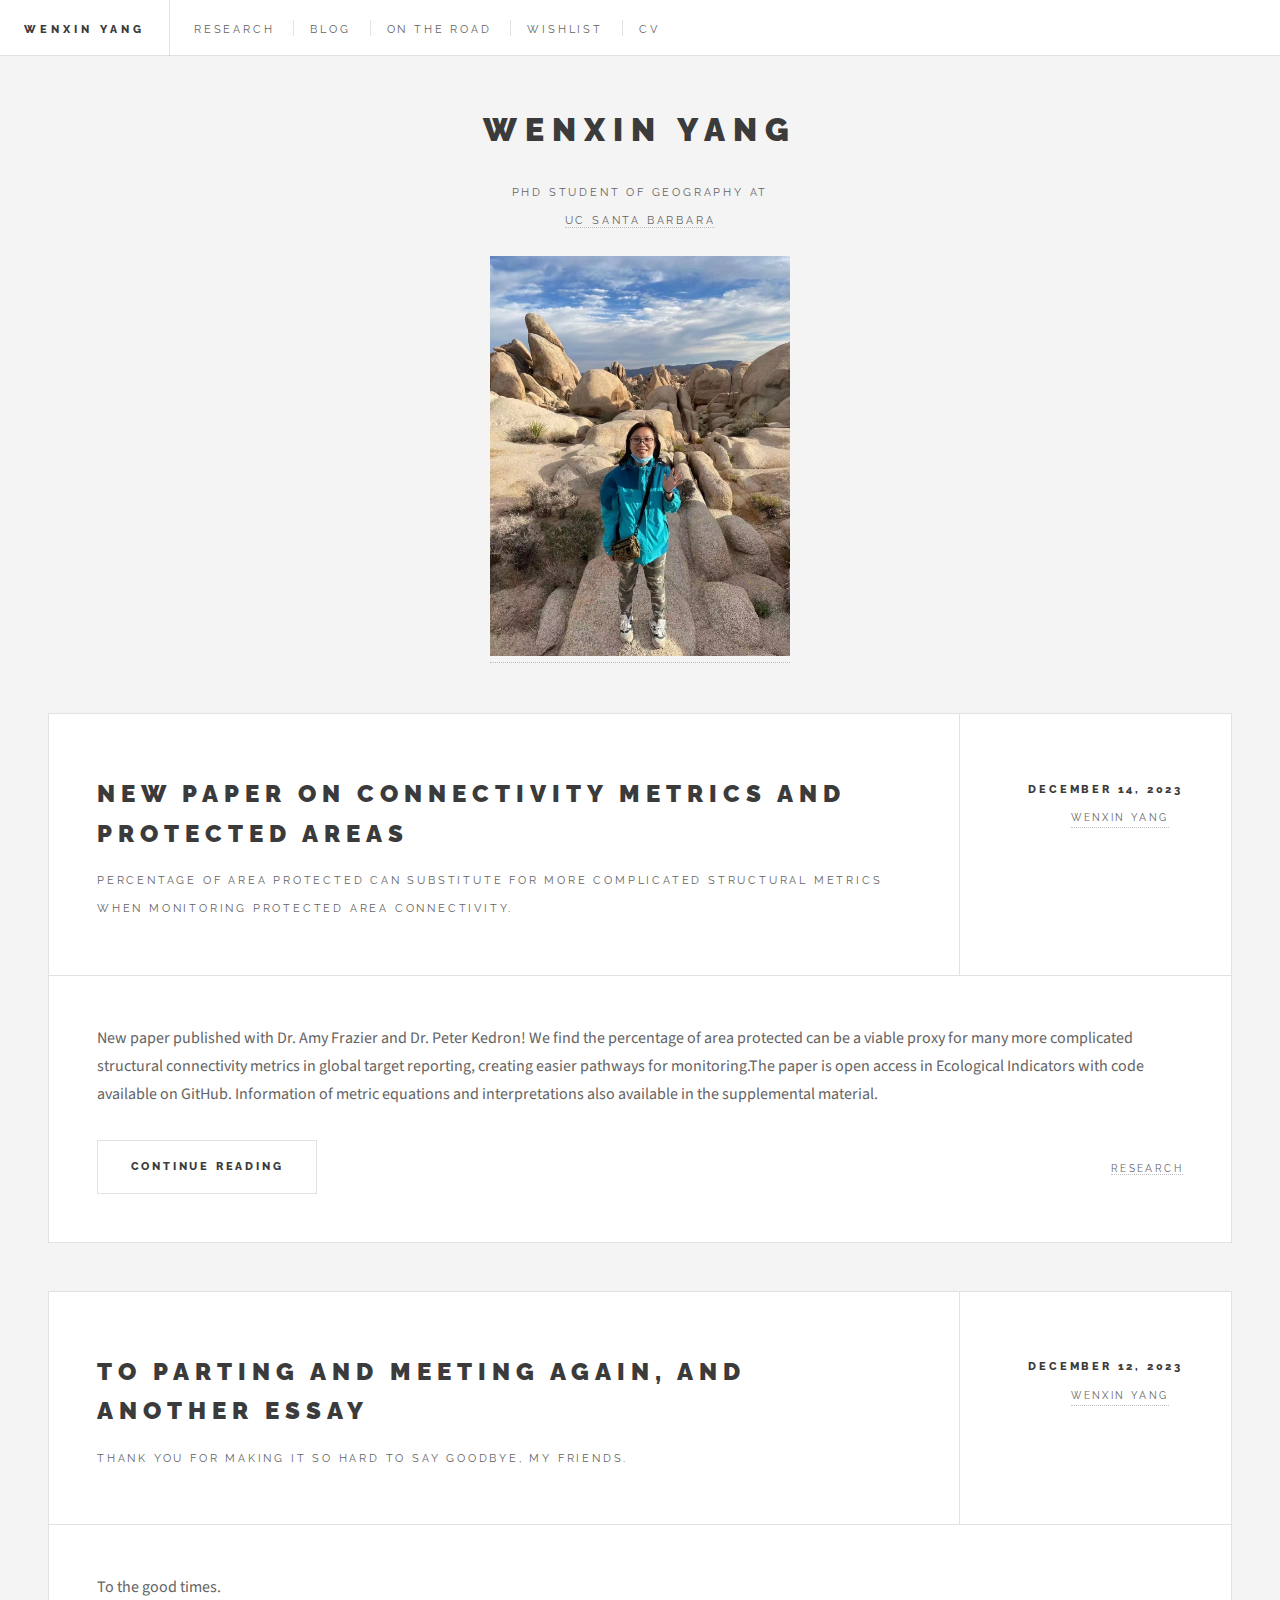
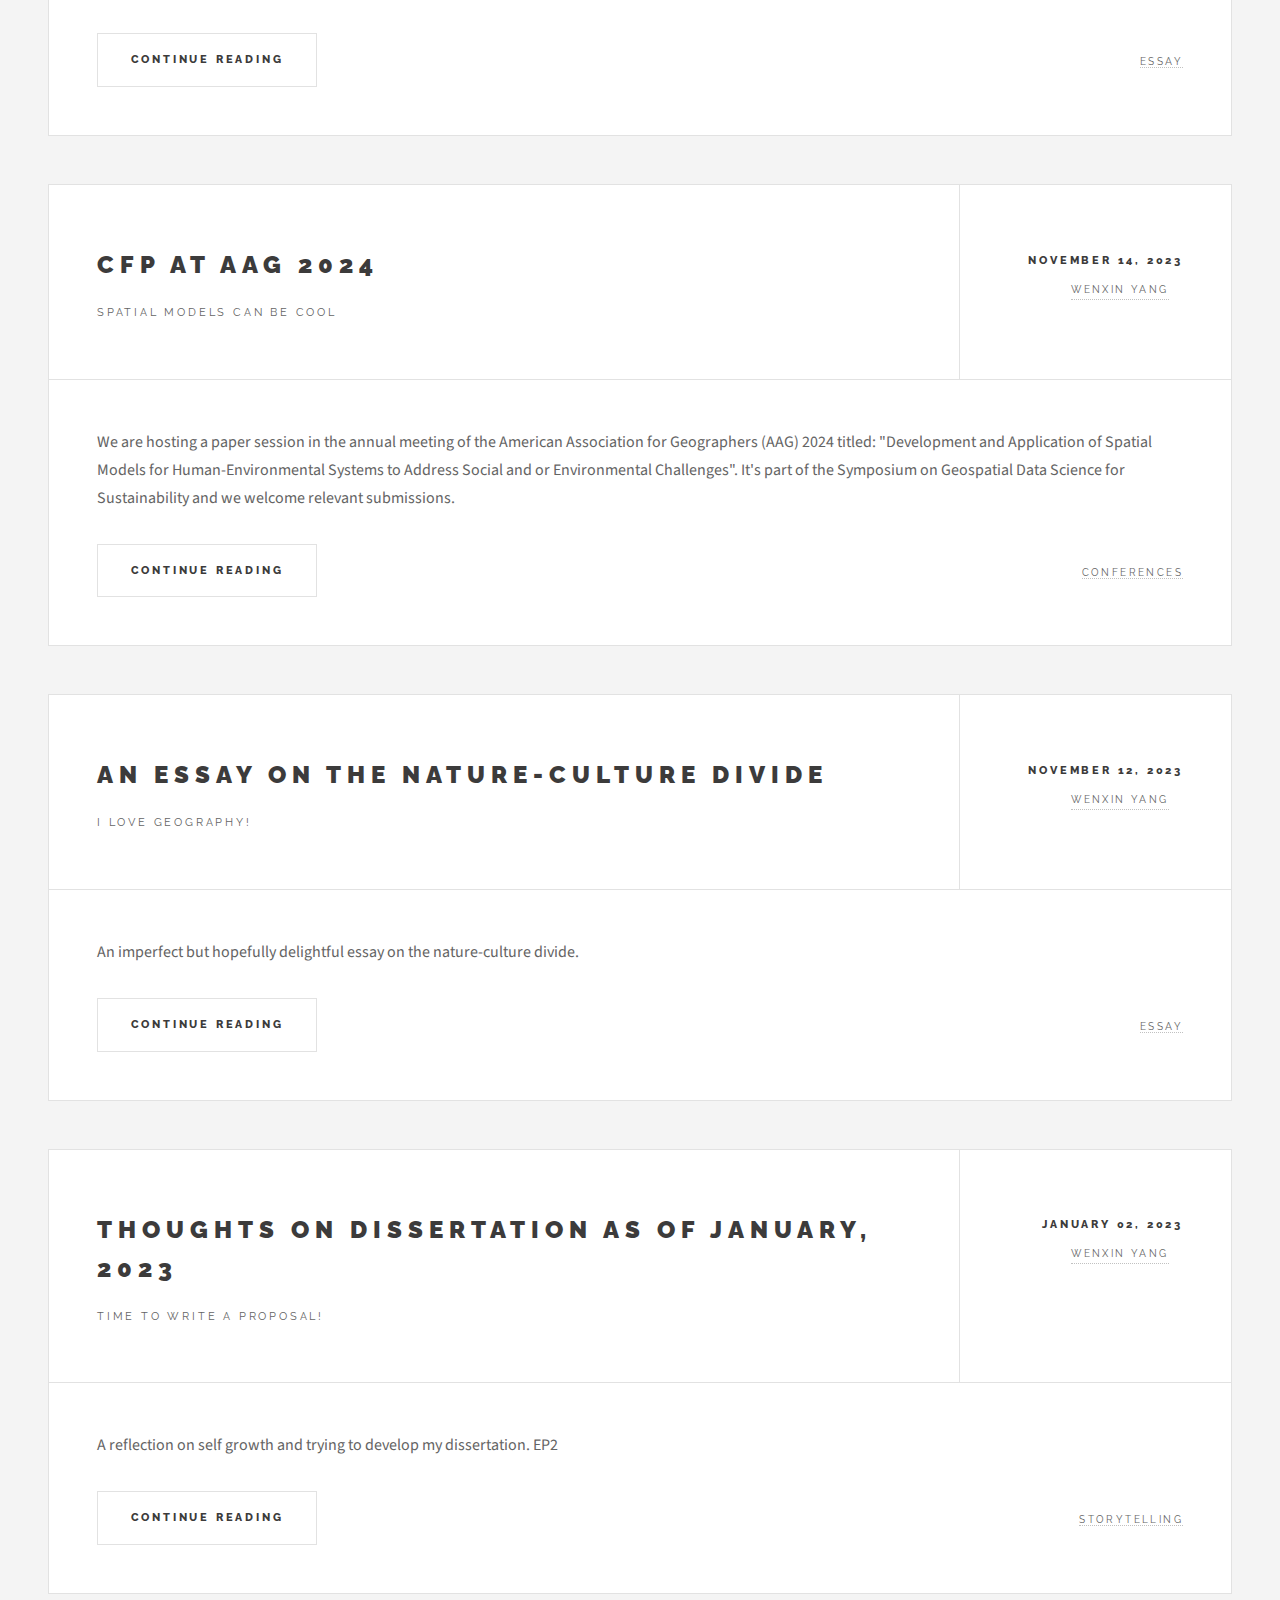
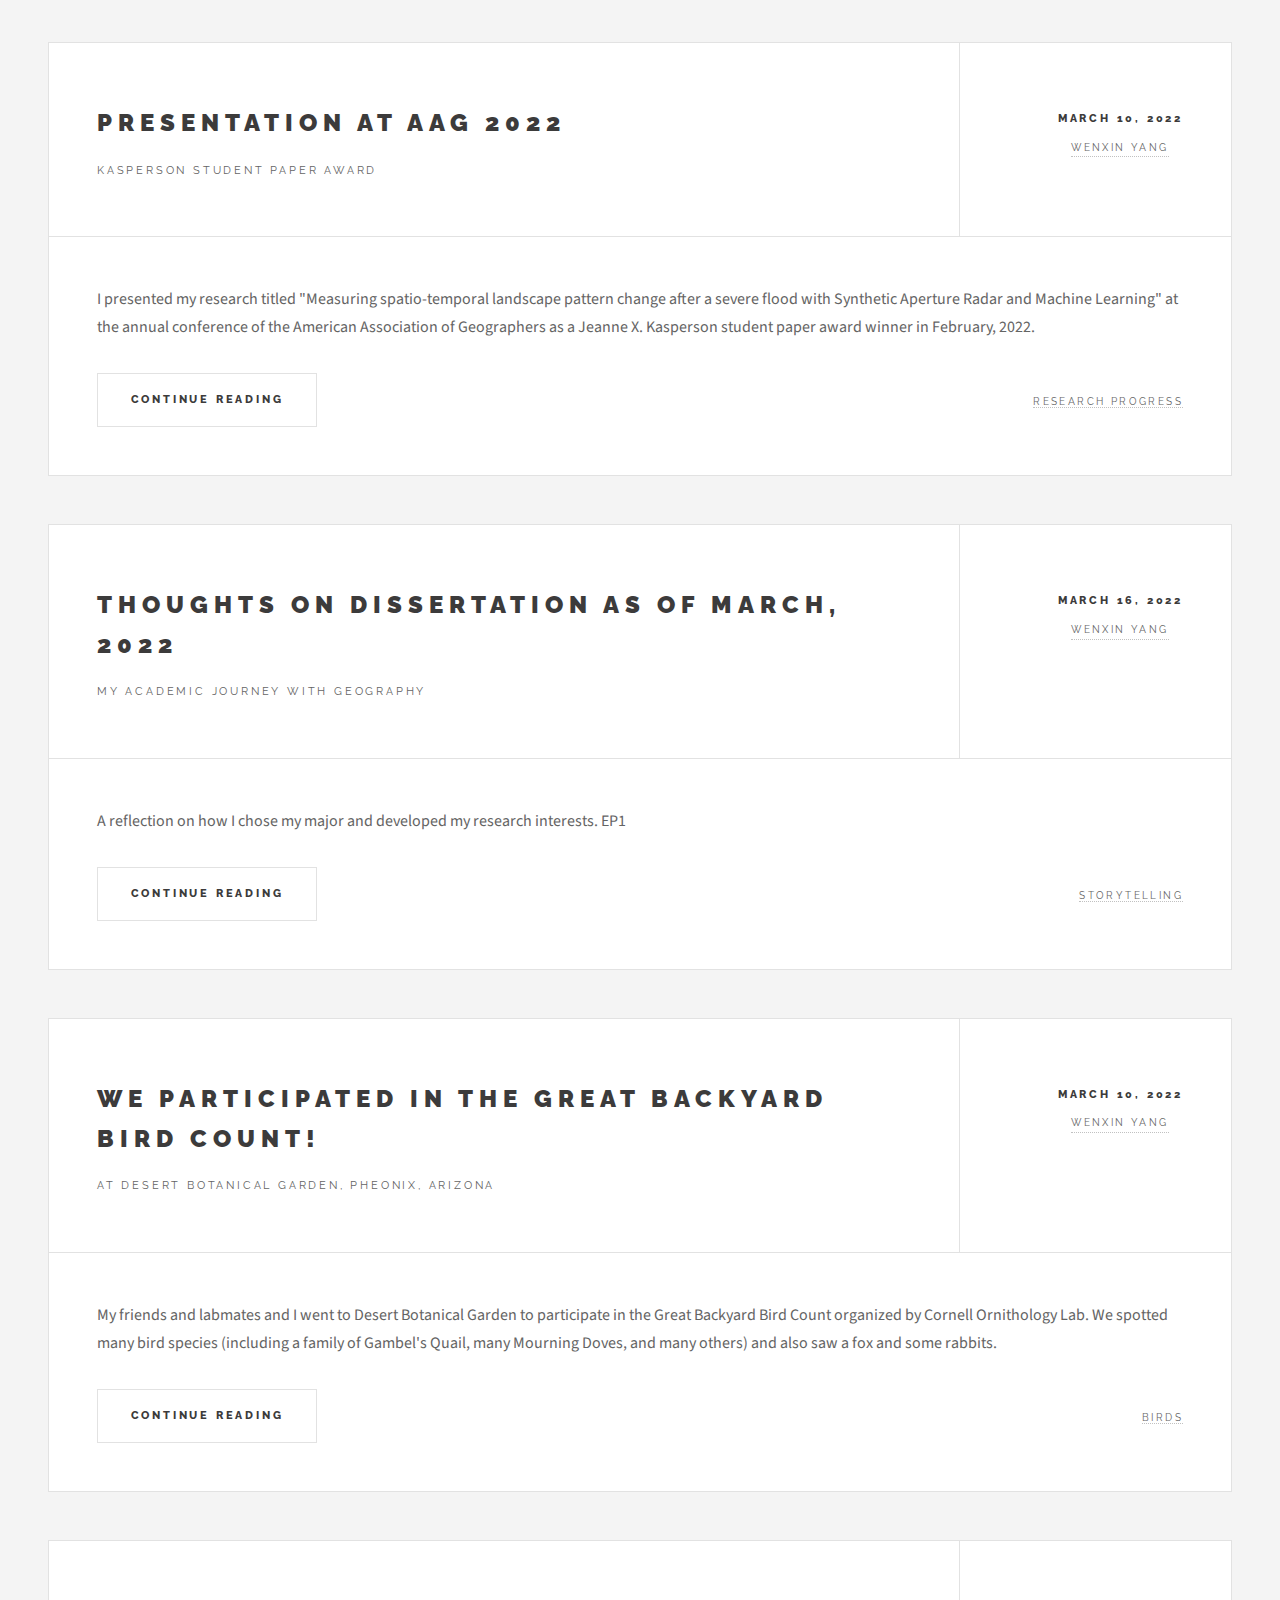
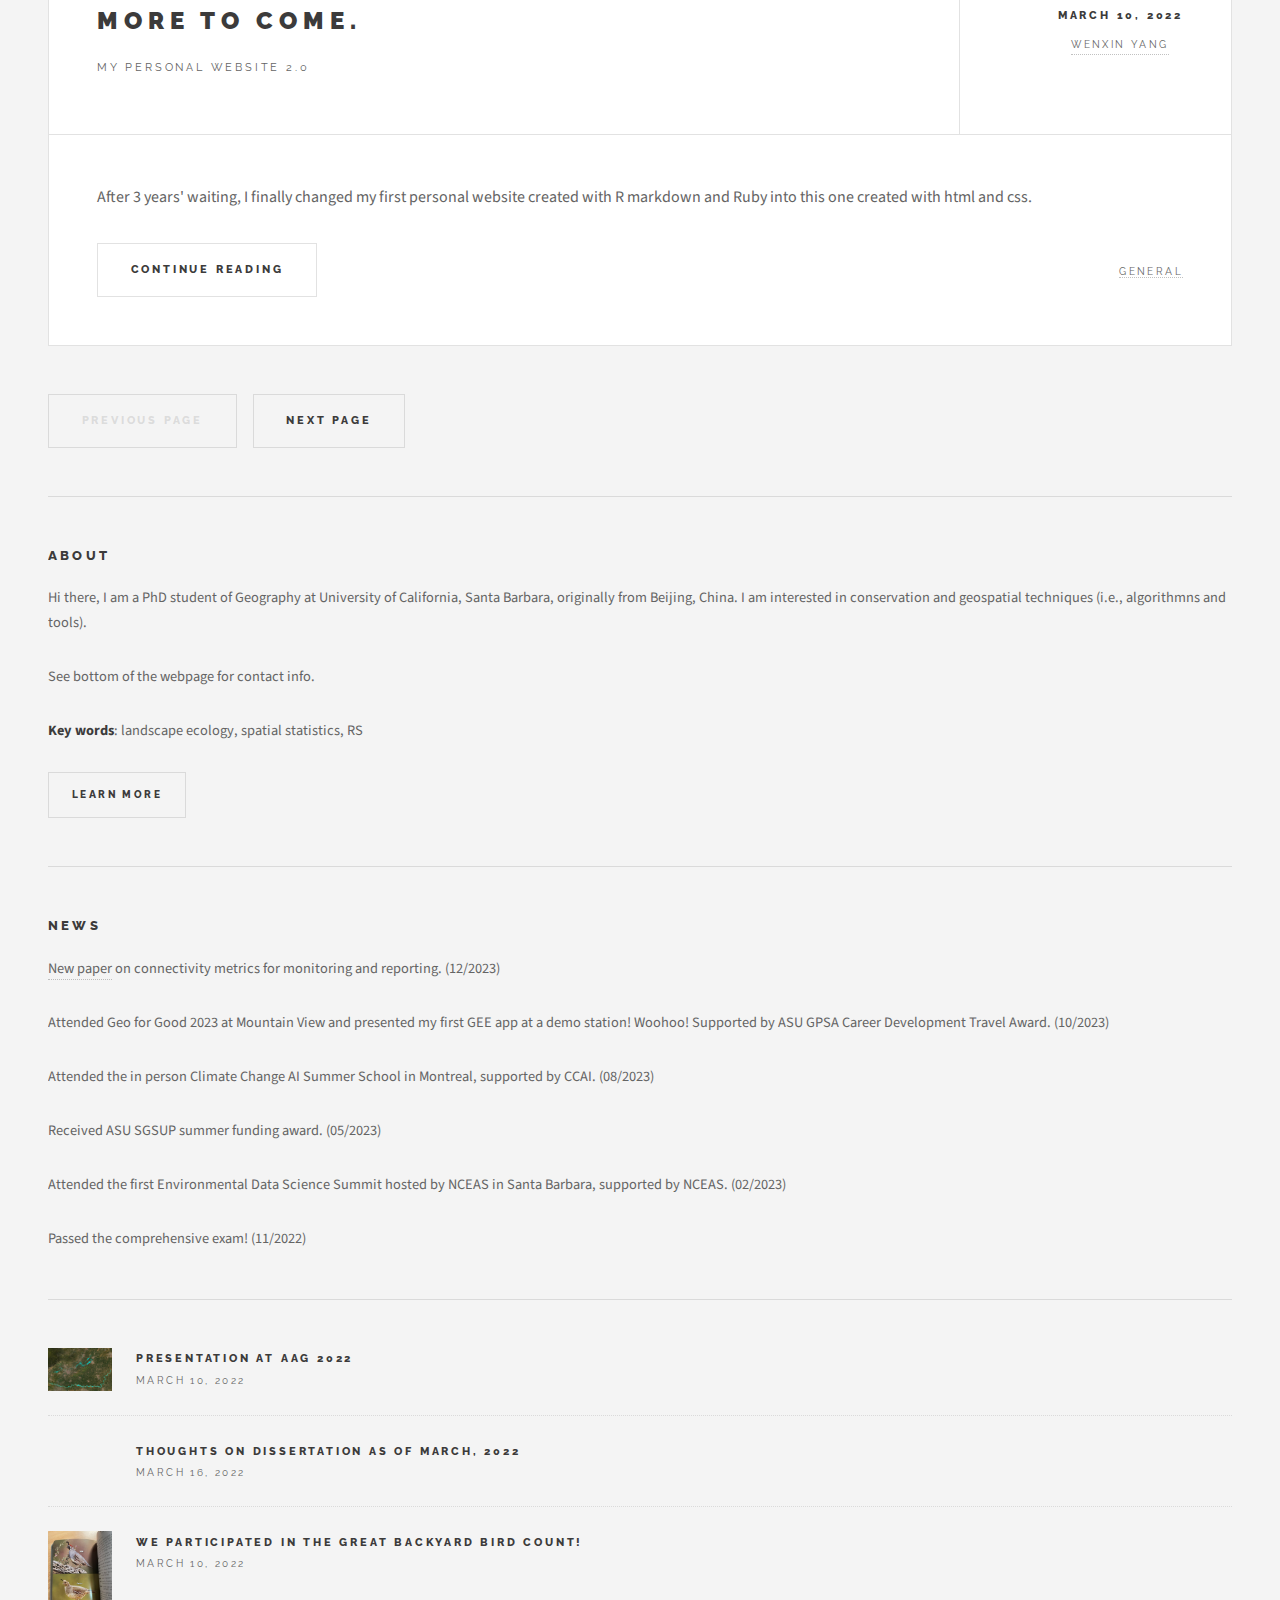
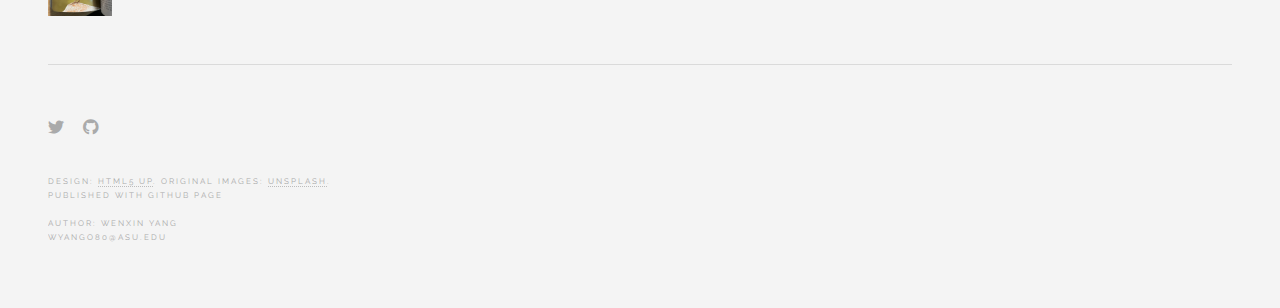
==== commit 5f58db7d: "update cv" ====
--- a/index.html
+++ b/index.html
@@ -25,6 +25,7 @@
 								<li><a href="blog.html">Blog</a></li>
 								<li><a href="travel.html">On the road</a></li>
 								<li><a href="fun.html">Wishlist</a></li>
+								<li><a href="https://docs.google.com/document/d/1Hr-m2SGcE8yo3yS0T_ivDmyEaE8x6Bgp/edit?usp=sharing&ouid=101352092403033141049&rtpof=true&sd=true">CV</a></li>
 							</ul>
 					</header>
 
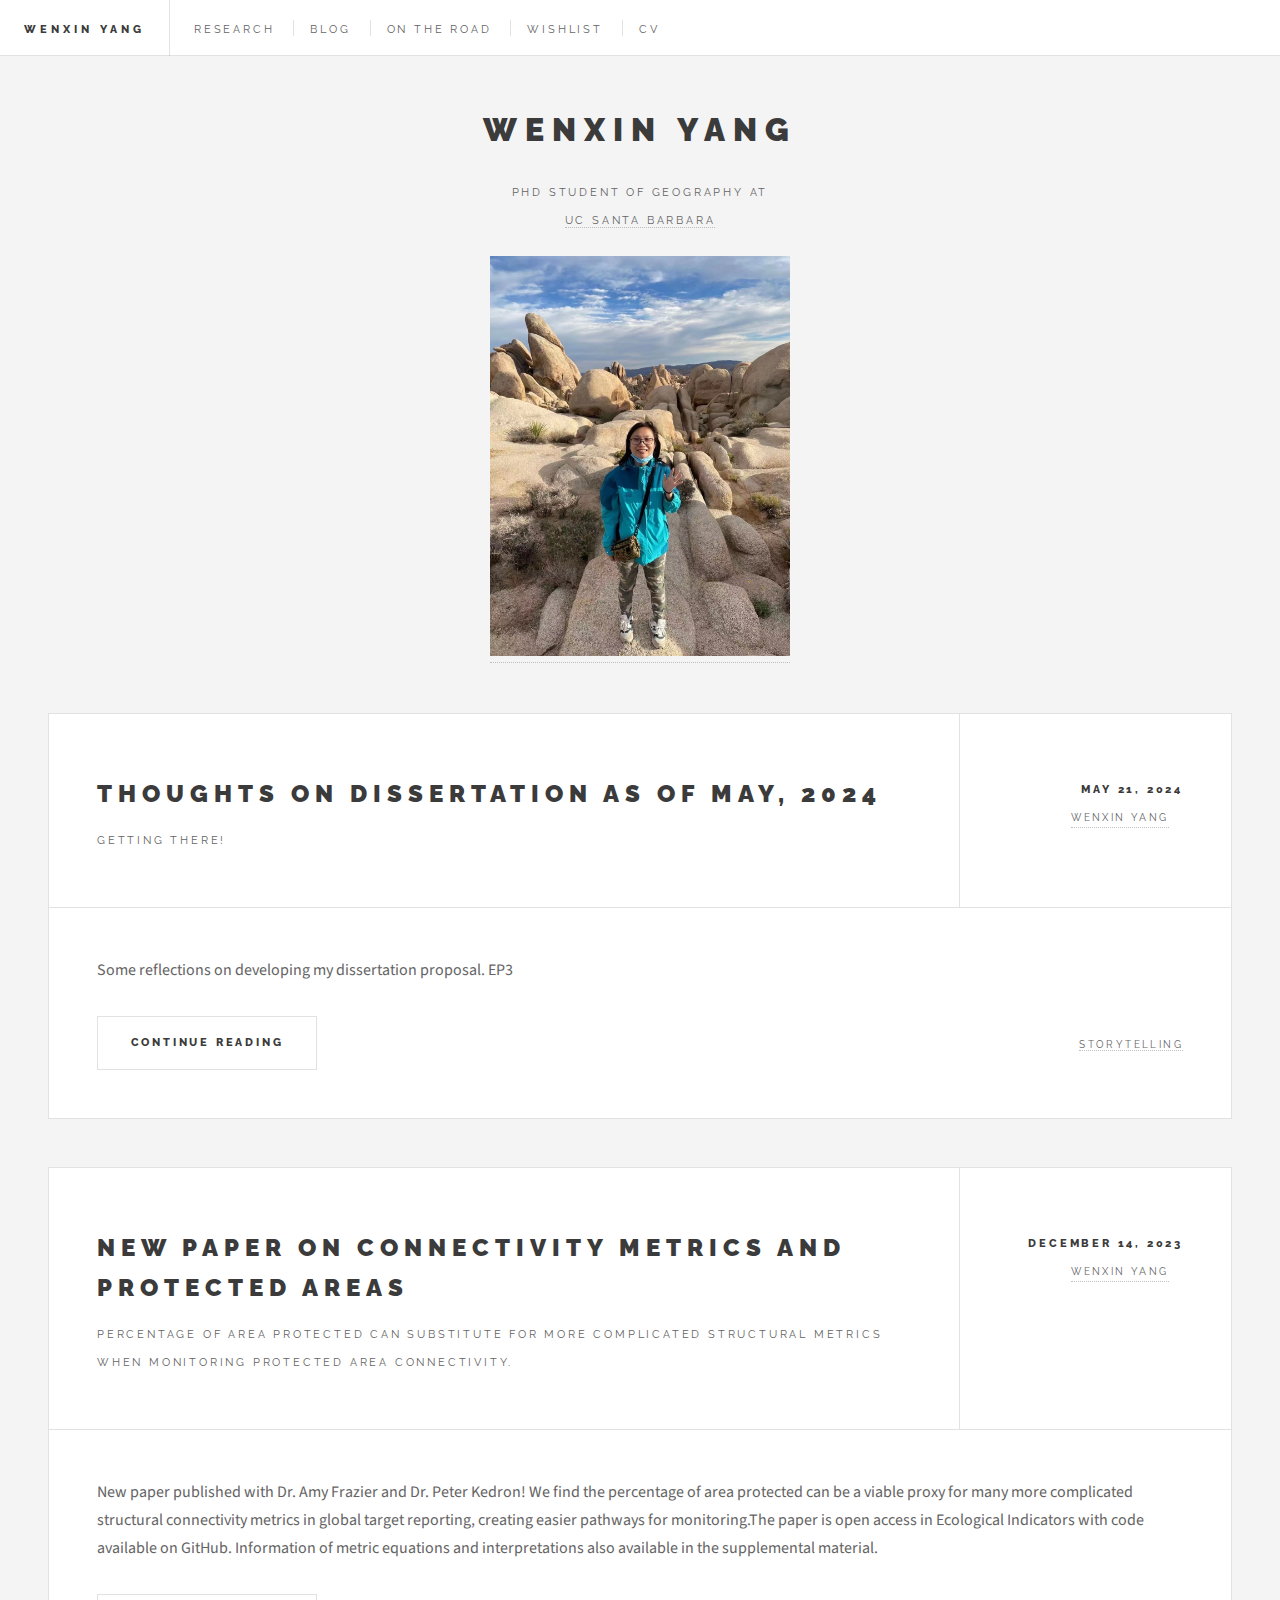
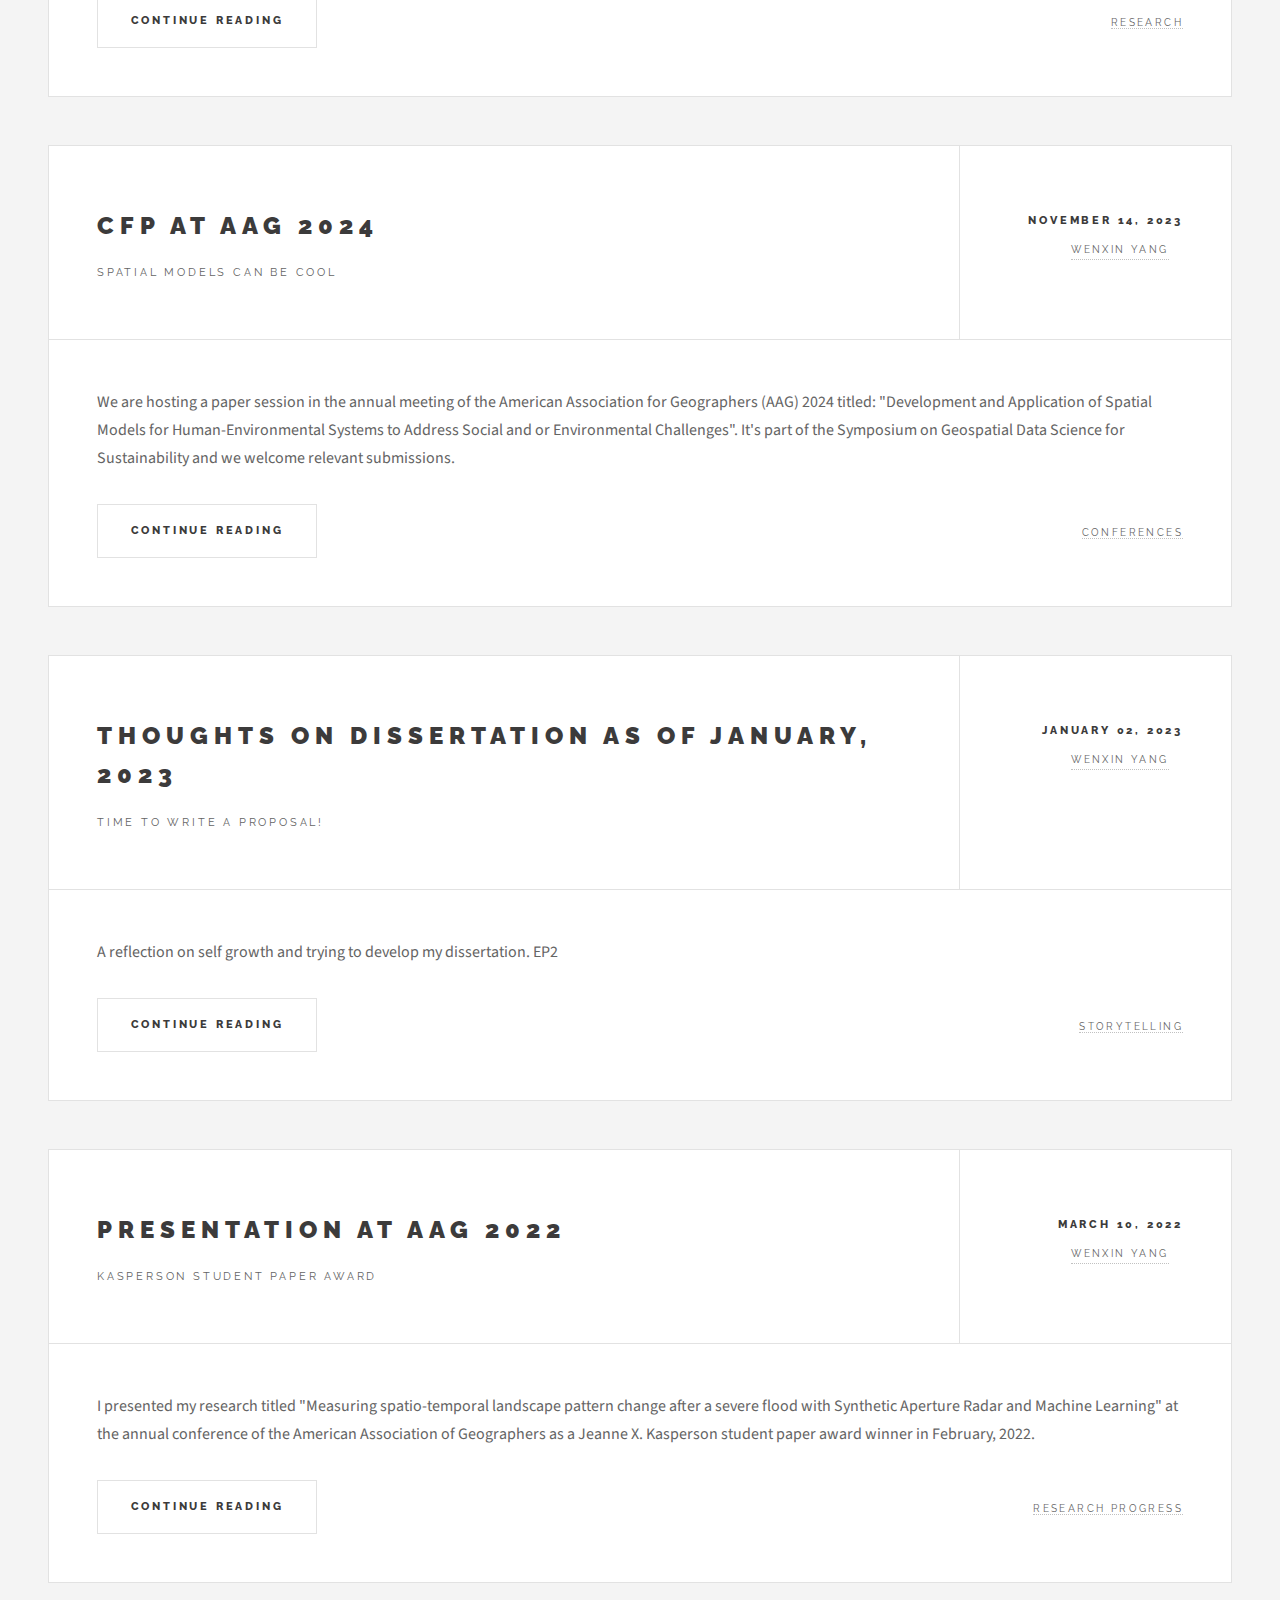
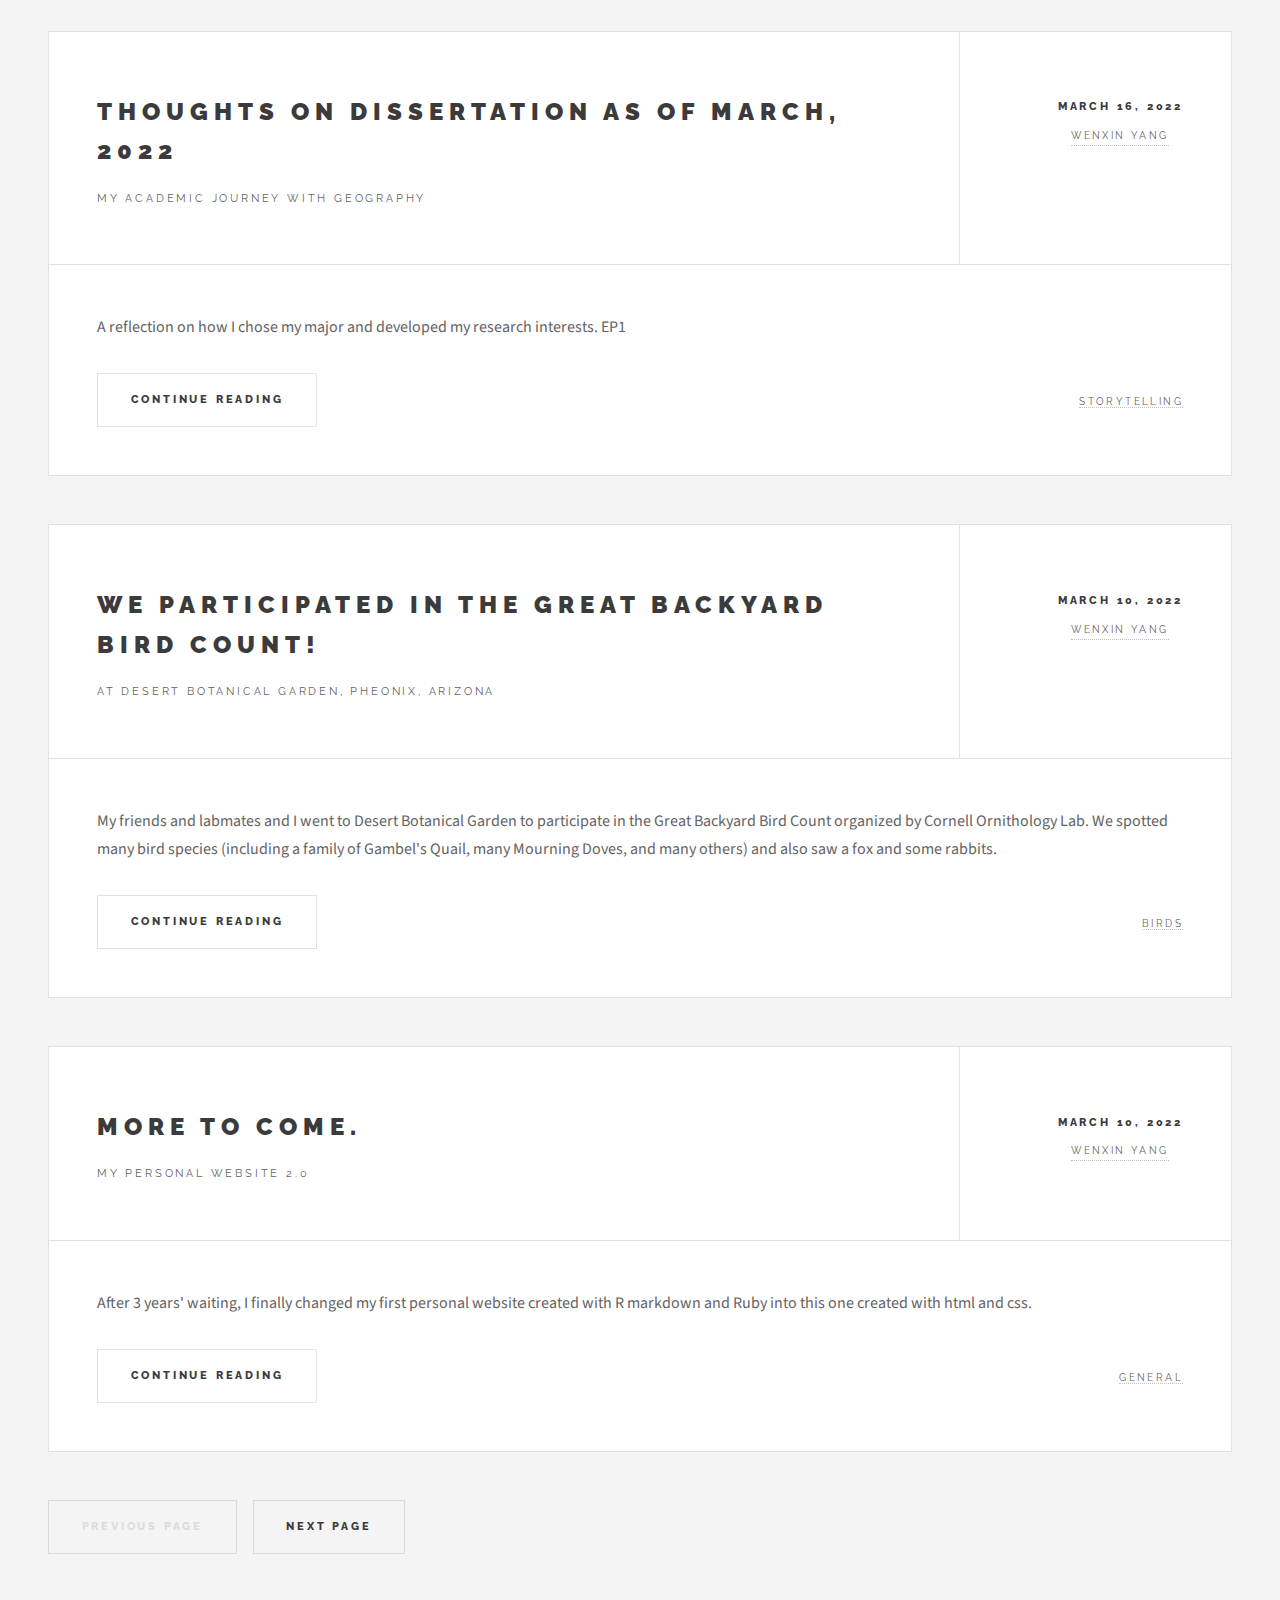
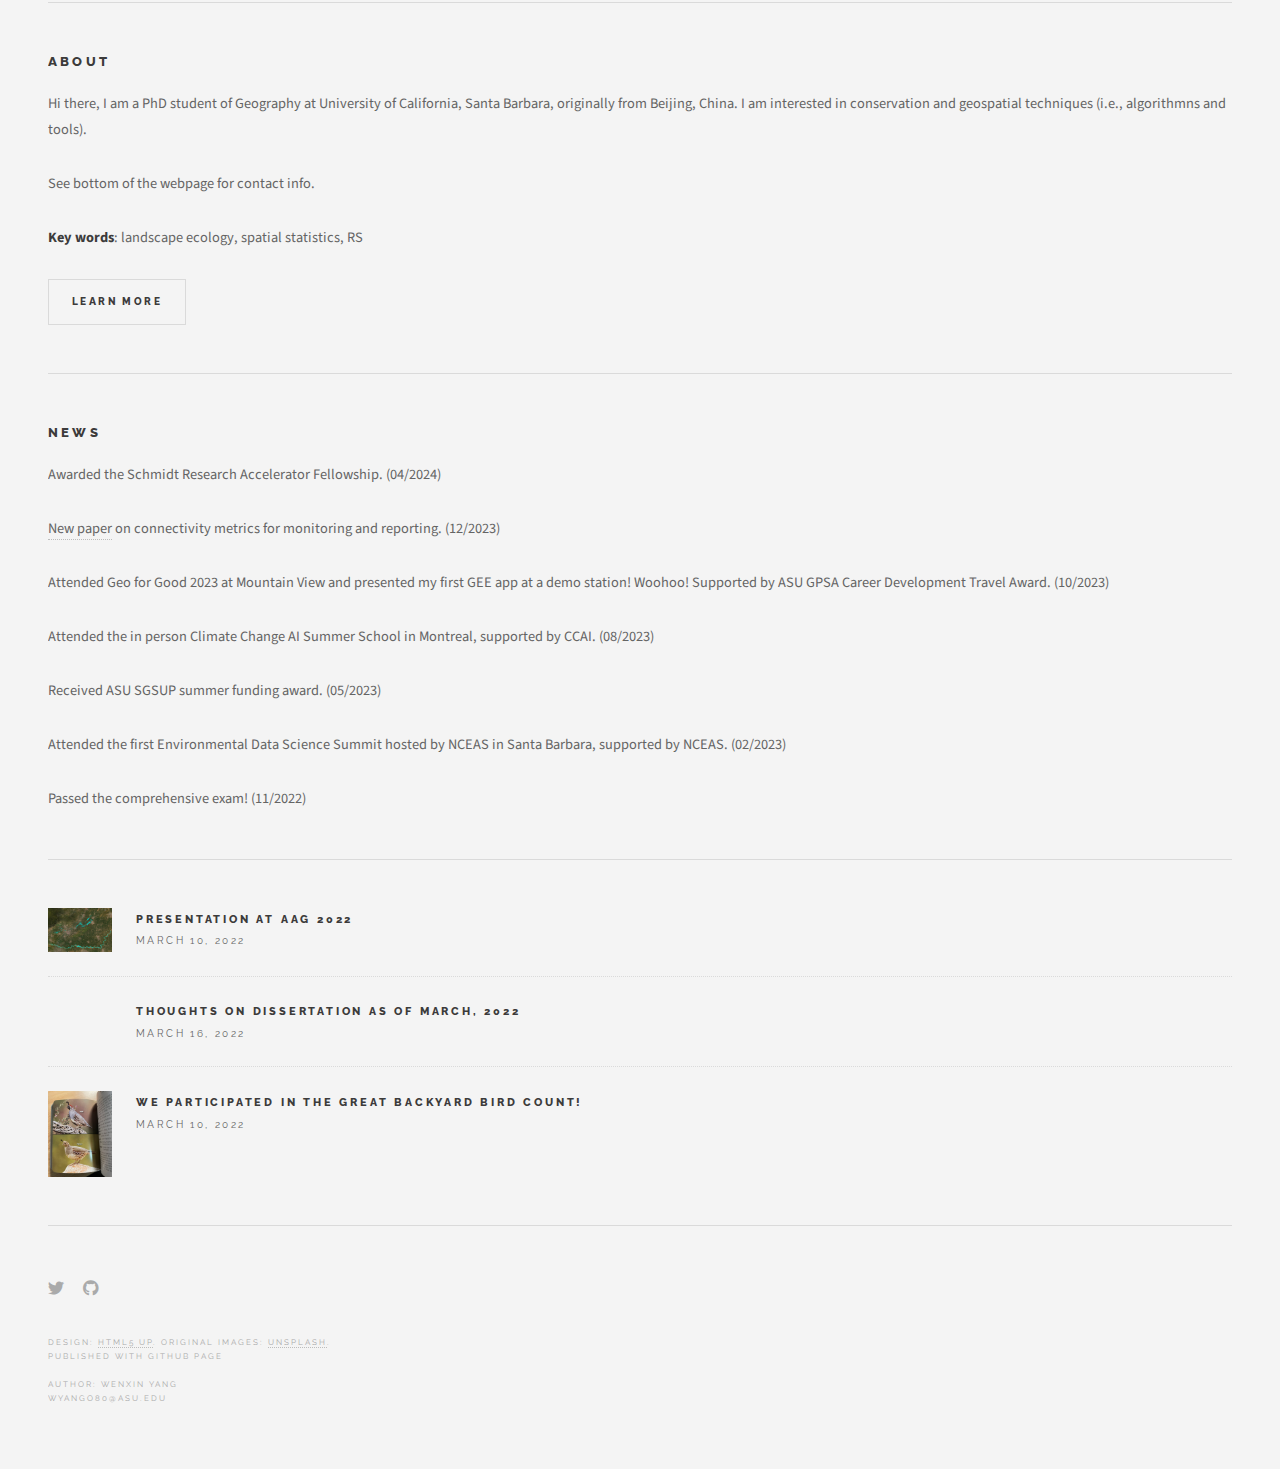
==== commit b440c519: "update website" ====
--- a/index.html
+++ b/index.html
@@ -32,6 +32,28 @@
 				<!-- Main -->
 					<div id="main">
 
+						<article class="post">
+							<header>
+								<div class="title">
+									<h2><a href="posts/dissertation-anxiety-2405.html">Thoughts on dissertation as of May, 2024</a></h2>
+									<p>Getting there!</p>
+								</div>
+								<div class="meta">
+									<time class="published" datetime="2024-05-21">May 21, 2024</time>
+									<a href="posts/intro.html" class="author"><span class="name">Wenxin Yang</span></a>
+								</div>
+							</header>
+							<p>Some reflections on developing my dissertation proposal. EP3</p>
+							<footer>
+								<ul class="actions">
+									<li><a href="posts/dissertation-anxiety-2405.html" class="button large">Continue Reading</a></li>
+								</ul>
+								<ul class="stats">
+									<li><a href="#">storytelling</a></li>
+								</ul>
+							</footer>
+						</article>
+
 						<!-- Post -->
 						<article class="post">
 							<header>
@@ -59,28 +81,6 @@
 						<article class="post">
 							<header>
 								<div class="title">
-									<h2><a href="posts/parting-and-meet-again-essay3-2312.html">To parting and meeting again, and another essay</a></h2>
-									<p>Thank you for making it so hard to say goodbye, my friends.</p>
-								</div>
-								<div class="meta">
-									<time class="published" datetime="2023-12-12">December 12, 2023</time>
-									<a href="posts/intro.html" class="author"><span class="name">Wenxin Yang</span></a>
-								</div>
-							</header>
-							<p>To the good times.</p>
-							<footer>
-								<ul class="actions">
-									<li><a href="posts/parting-and-meet-again-essay3-2312.html" class="button large">Continue Reading</a></li>
-								</ul>
-								<ul class="stats">
-									<li><a href="#">essay</a></li>
-								</ul>
-							</footer>
-						</article>
-
-						<article class="post">
-							<header>
-								<div class="title">
 									<h2><a href="docs/AAG-2024-CFP.pdf">CFP at AAG 2024</a></h2>
 									<p>spatial models can be cool</p>
 								</div>
@@ -97,28 +97,6 @@
 								</ul>
 								<ul class="stats">
 									<li><a href="#">Conferences</a></li>
-								</ul>
-							</footer>
-						</article>
-
-						<article class="post">
-							<header>
-								<div class="title">
-									<h2><a href="posts/nature-culture-divide-2311.html">An essay on the nature-culture divide</a></h2>
-									<p>I love geography!</p>
-								</div>
-								<div class="meta">
-									<time class="published" datetime="2023-11-12">November 12, 2023</time>
-									<a href="posts/intro.html" class="author"><span class="name">Wenxin Yang</span></a>
-								</div>
-							</header>
-							<p>An imperfect but hopefully delightful essay on the nature-culture divide.</p>
-							<footer>
-								<ul class="actions">
-									<li><a href="posts/nature-culture-divide-2311.html" class="button large">Continue Reading</a></li>
-								</ul>
-								<ul class="stats">
-									<li><a href="#">essay</a></li>
 								</ul>
 							</footer>
 						</article>
@@ -278,6 +256,7 @@
 							<!-- News -->
 								<section class="blurb">
 									<h2>News</h2>
+									<p>Awarded the Schmidt Research Accelerator Fellowship. (04/2024)</p>
 									<p><a href="https://doi.org/10.1016/j.ecolind.2023.111387">New paper</a> on connectivity metrics for monitoring and reporting. (12/2023)</p>
 									<p>Attended Geo for Good 2023 at Mountain View and presented my first GEE app at a demo station! Woohoo! Supported by ASU GPSA Career Development Travel Award. (10/2023) </p>
 									<p>Attended the in person Climate Change AI Summer School in Montreal, supported by CCAI. (08/2023) </p>
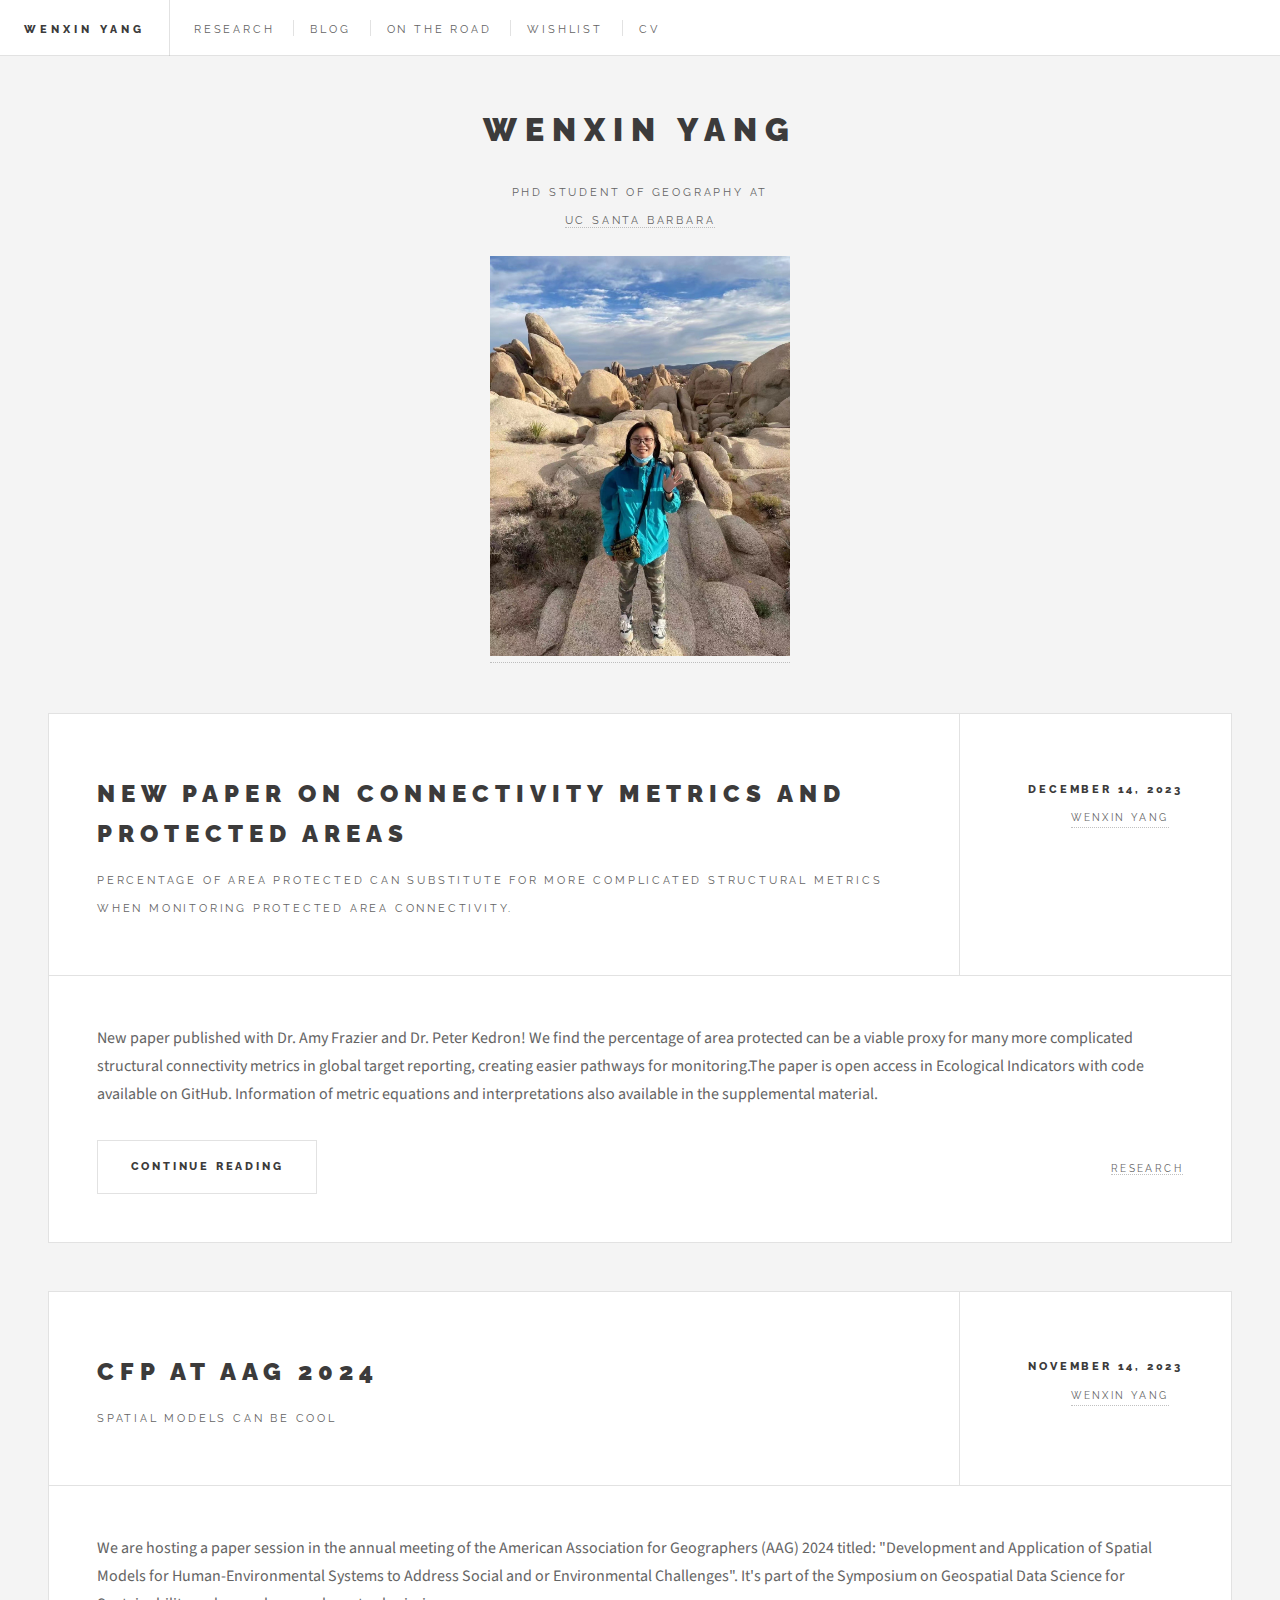
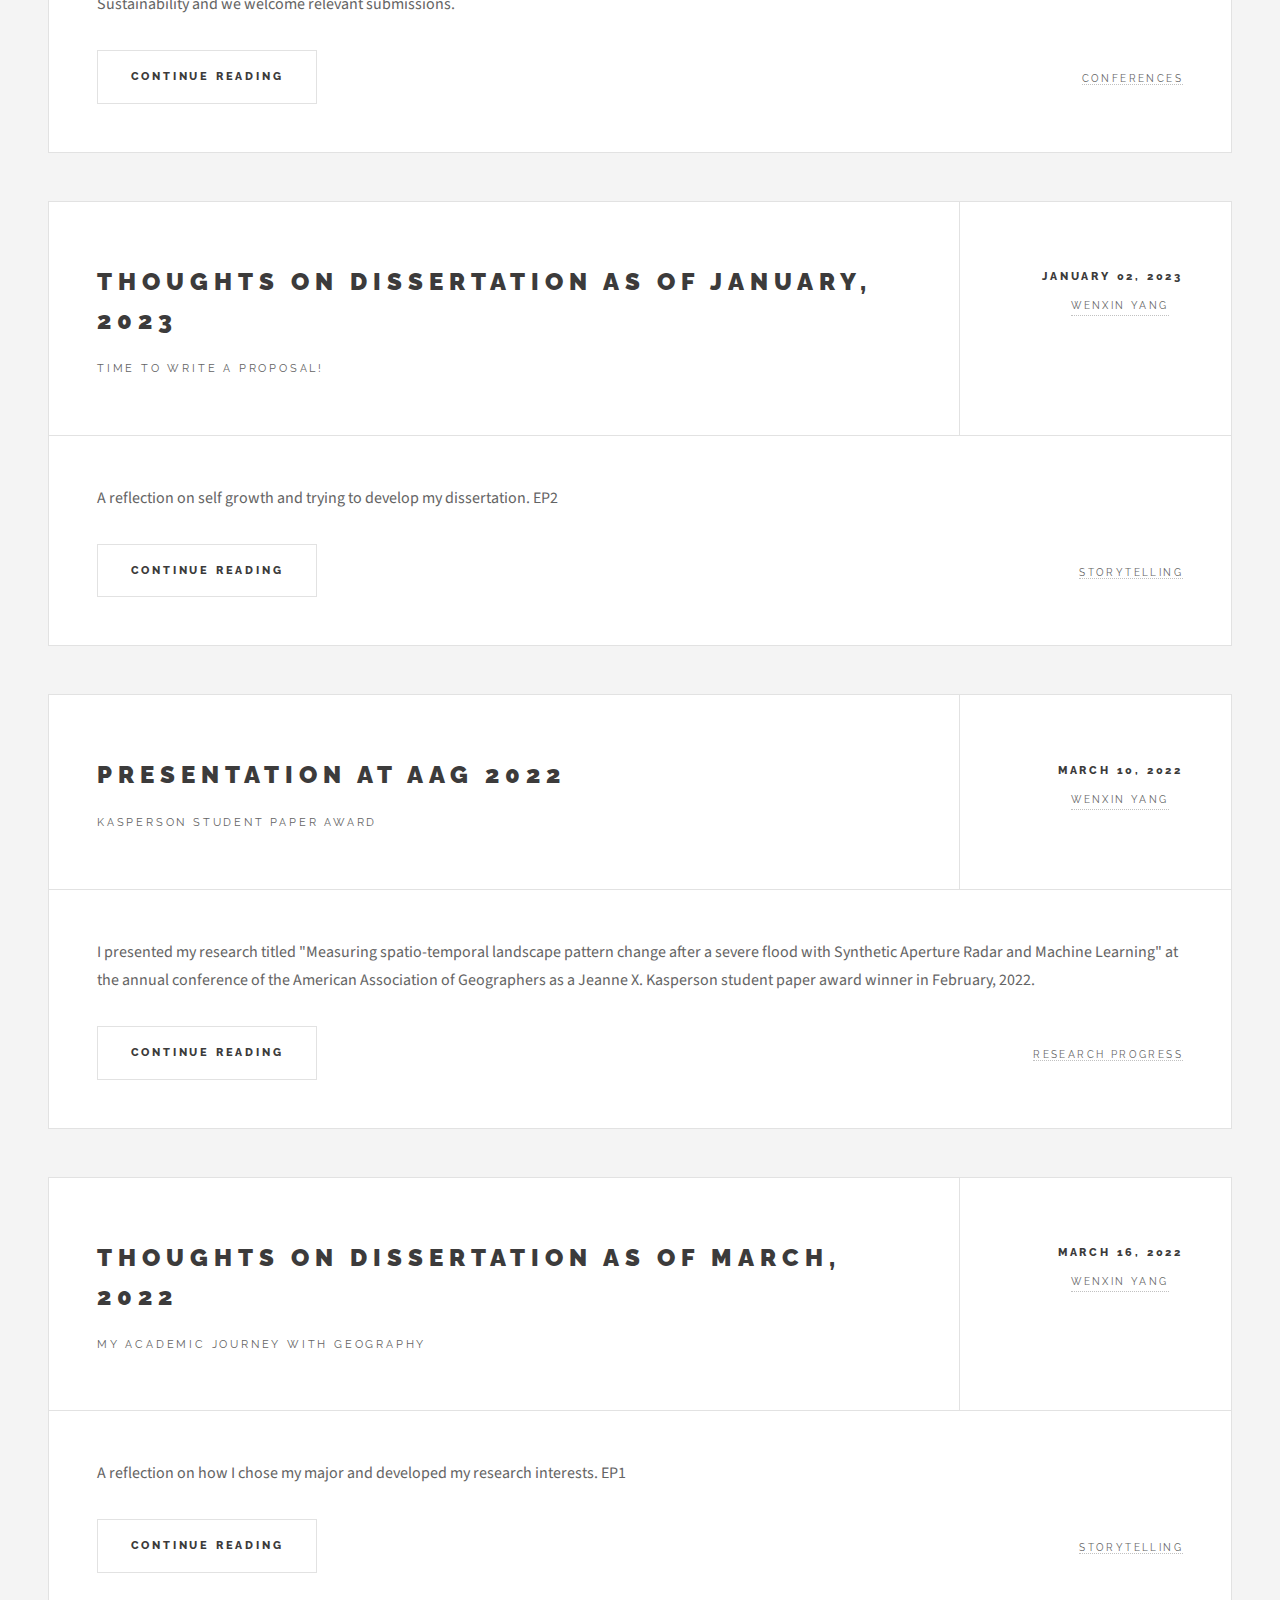
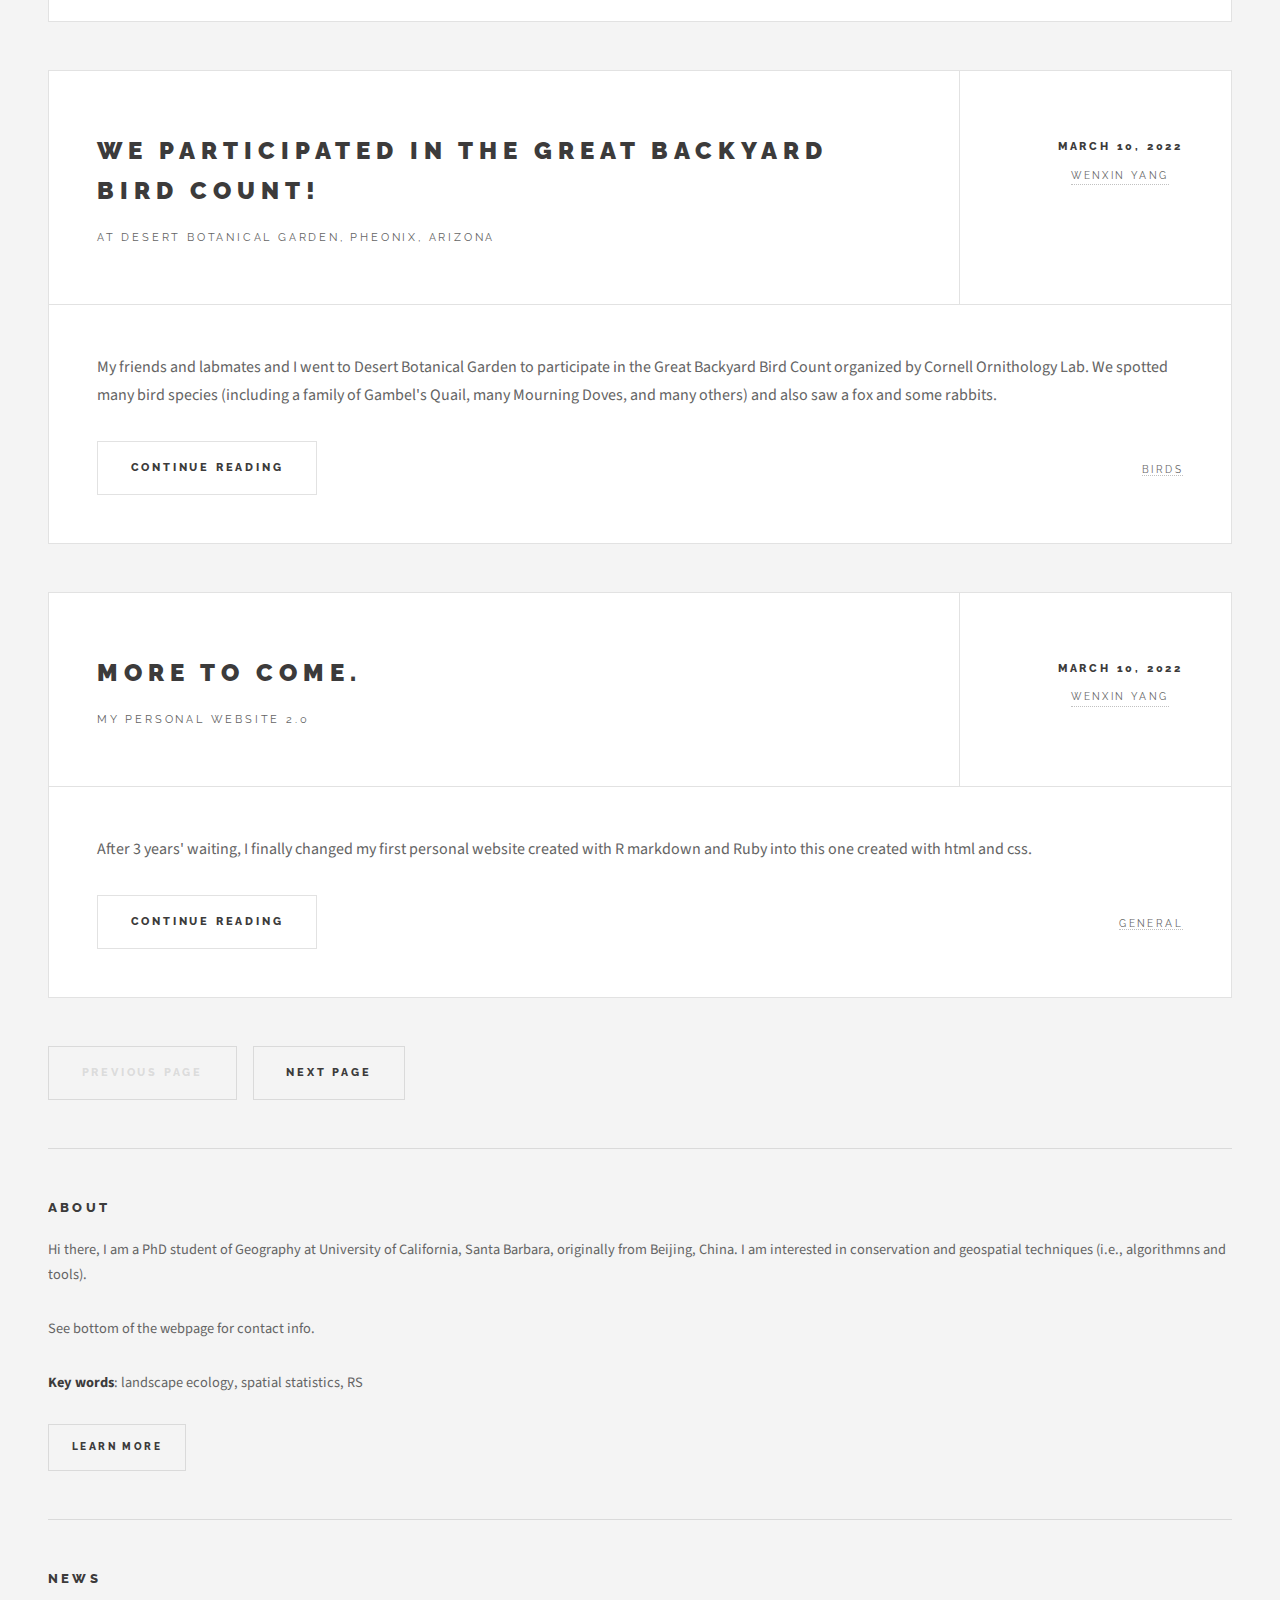
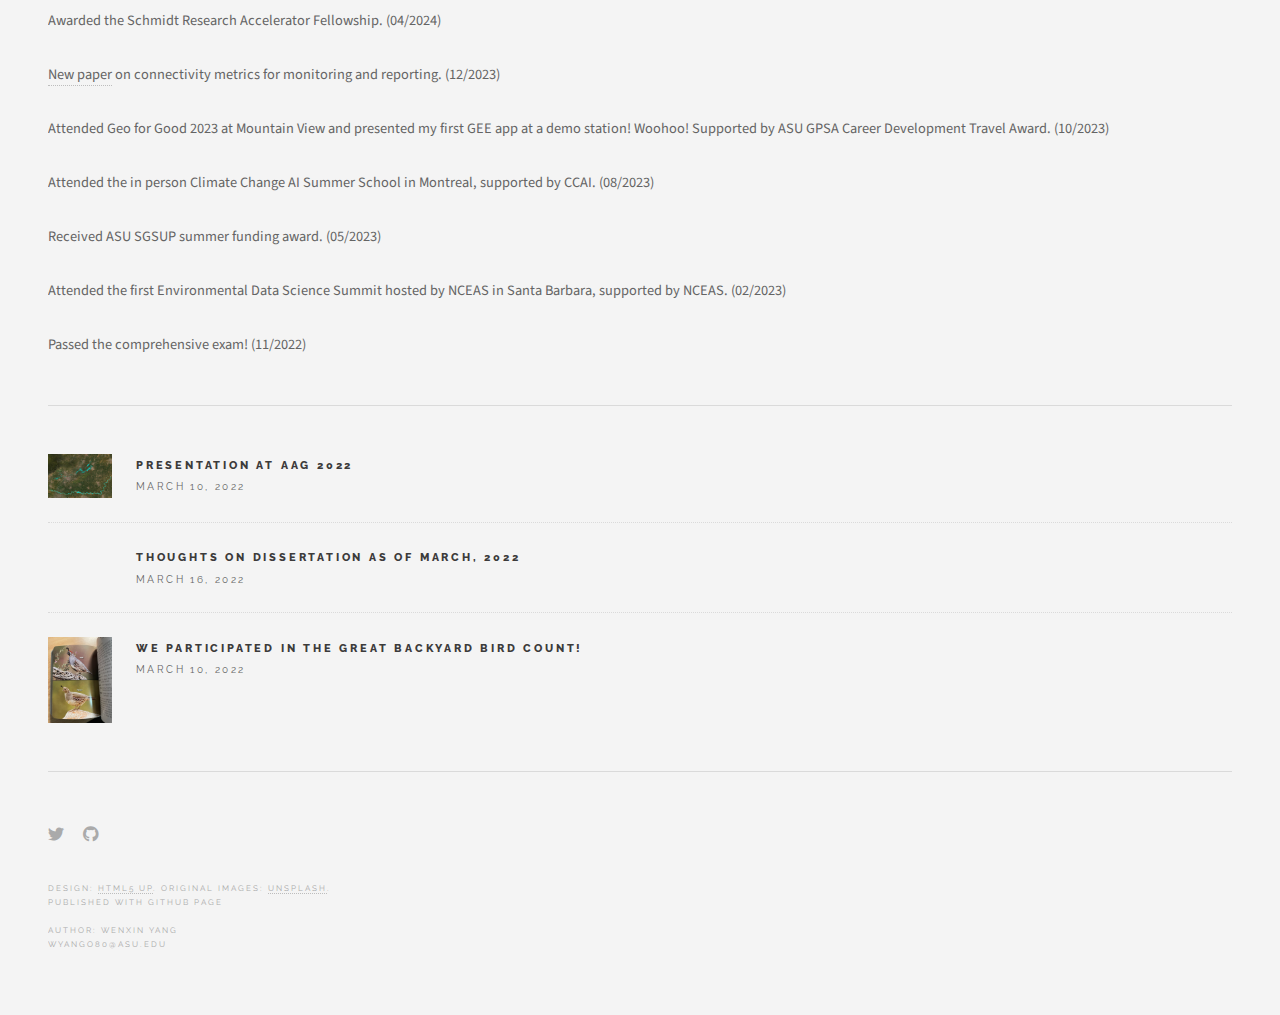
==== commit 5671da81: "Update index.html" ====
--- a/index.html
+++ b/index.html
@@ -32,27 +32,6 @@
 				<!-- Main -->
 					<div id="main">
 
-						<article class="post">
-							<header>
-								<div class="title">
-									<h2><a href="posts/dissertation-anxiety-2405.html">Thoughts on dissertation as of May, 2024</a></h2>
-									<p>Getting there!</p>
-								</div>
-								<div class="meta">
-									<time class="published" datetime="2024-05-21">May 21, 2024</time>
-									<a href="posts/intro.html" class="author"><span class="name">Wenxin Yang</span></a>
-								</div>
-							</header>
-							<p>Some reflections on developing my dissertation proposal. EP3</p>
-							<footer>
-								<ul class="actions">
-									<li><a href="posts/dissertation-anxiety-2405.html" class="button large">Continue Reading</a></li>
-								</ul>
-								<ul class="stats">
-									<li><a href="#">storytelling</a></li>
-								</ul>
-							</footer>
-						</article>
 
 						<!-- Post -->
 						<article class="post">
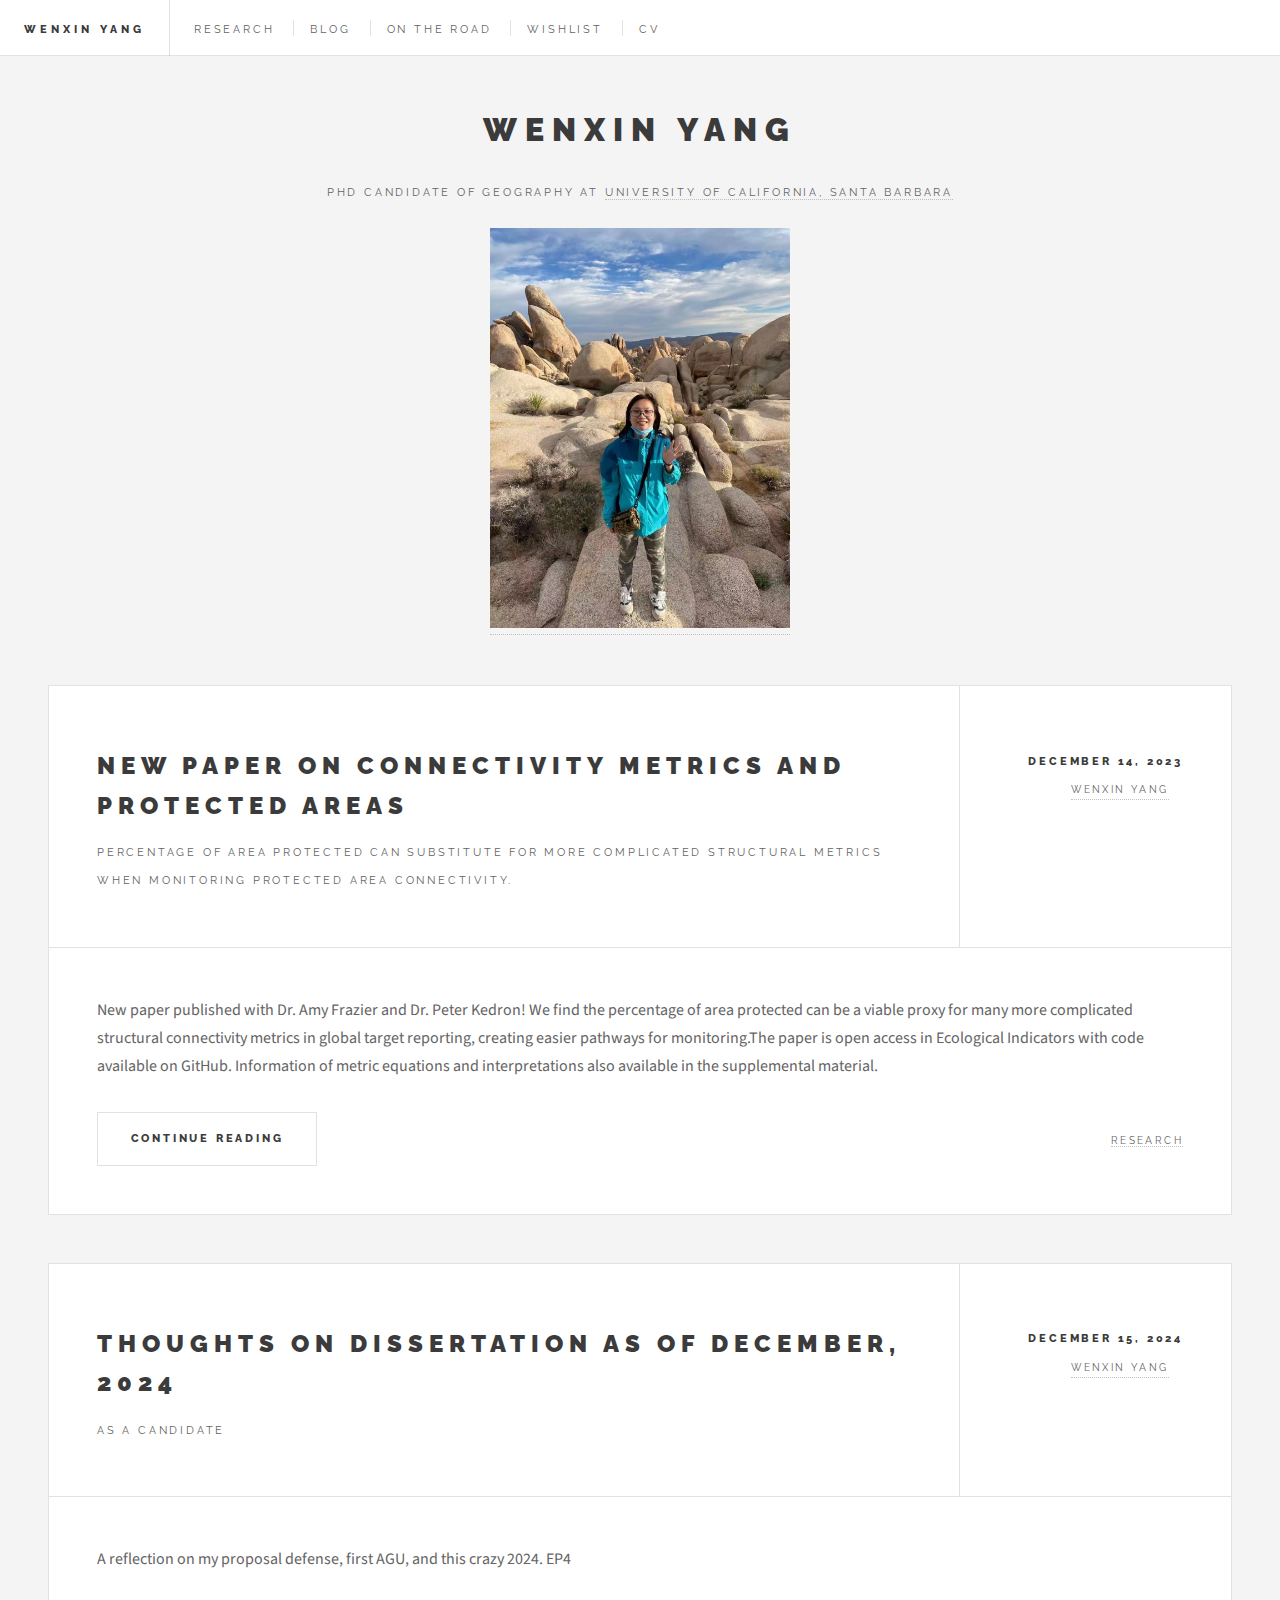
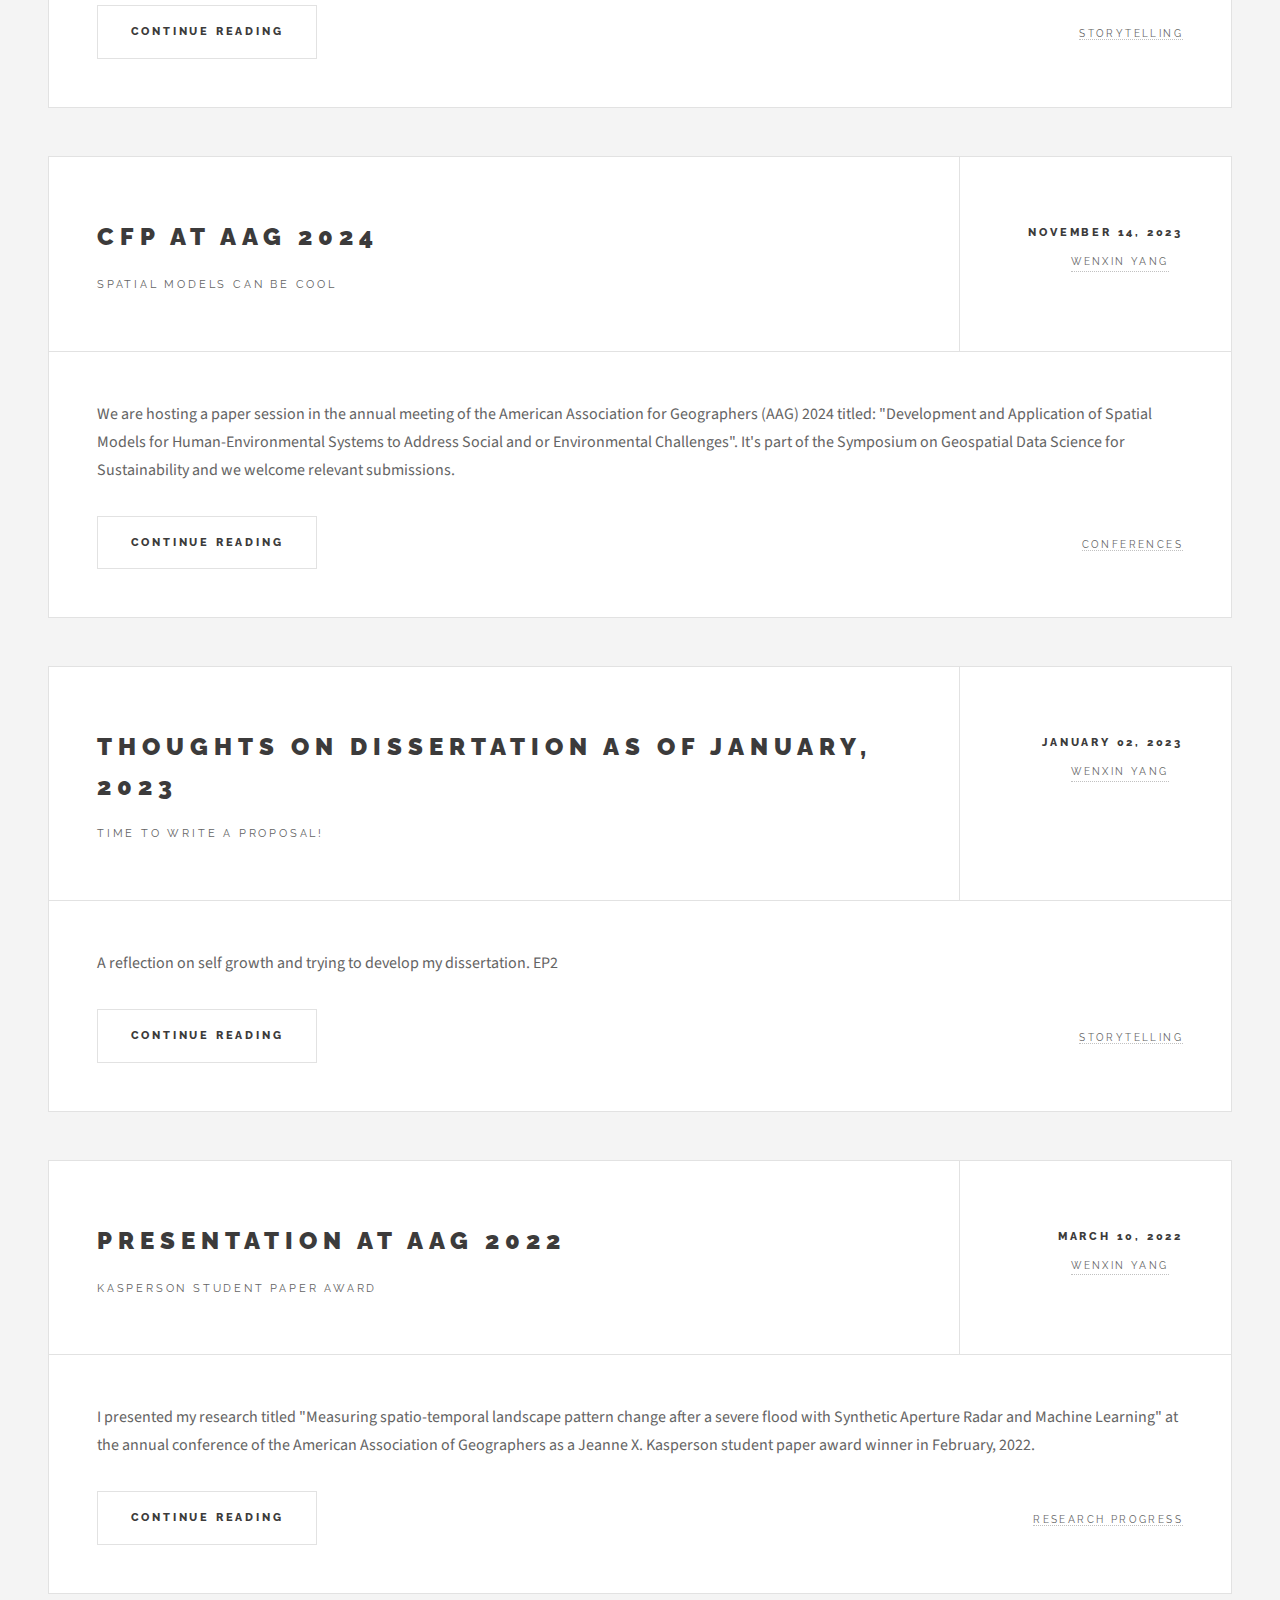
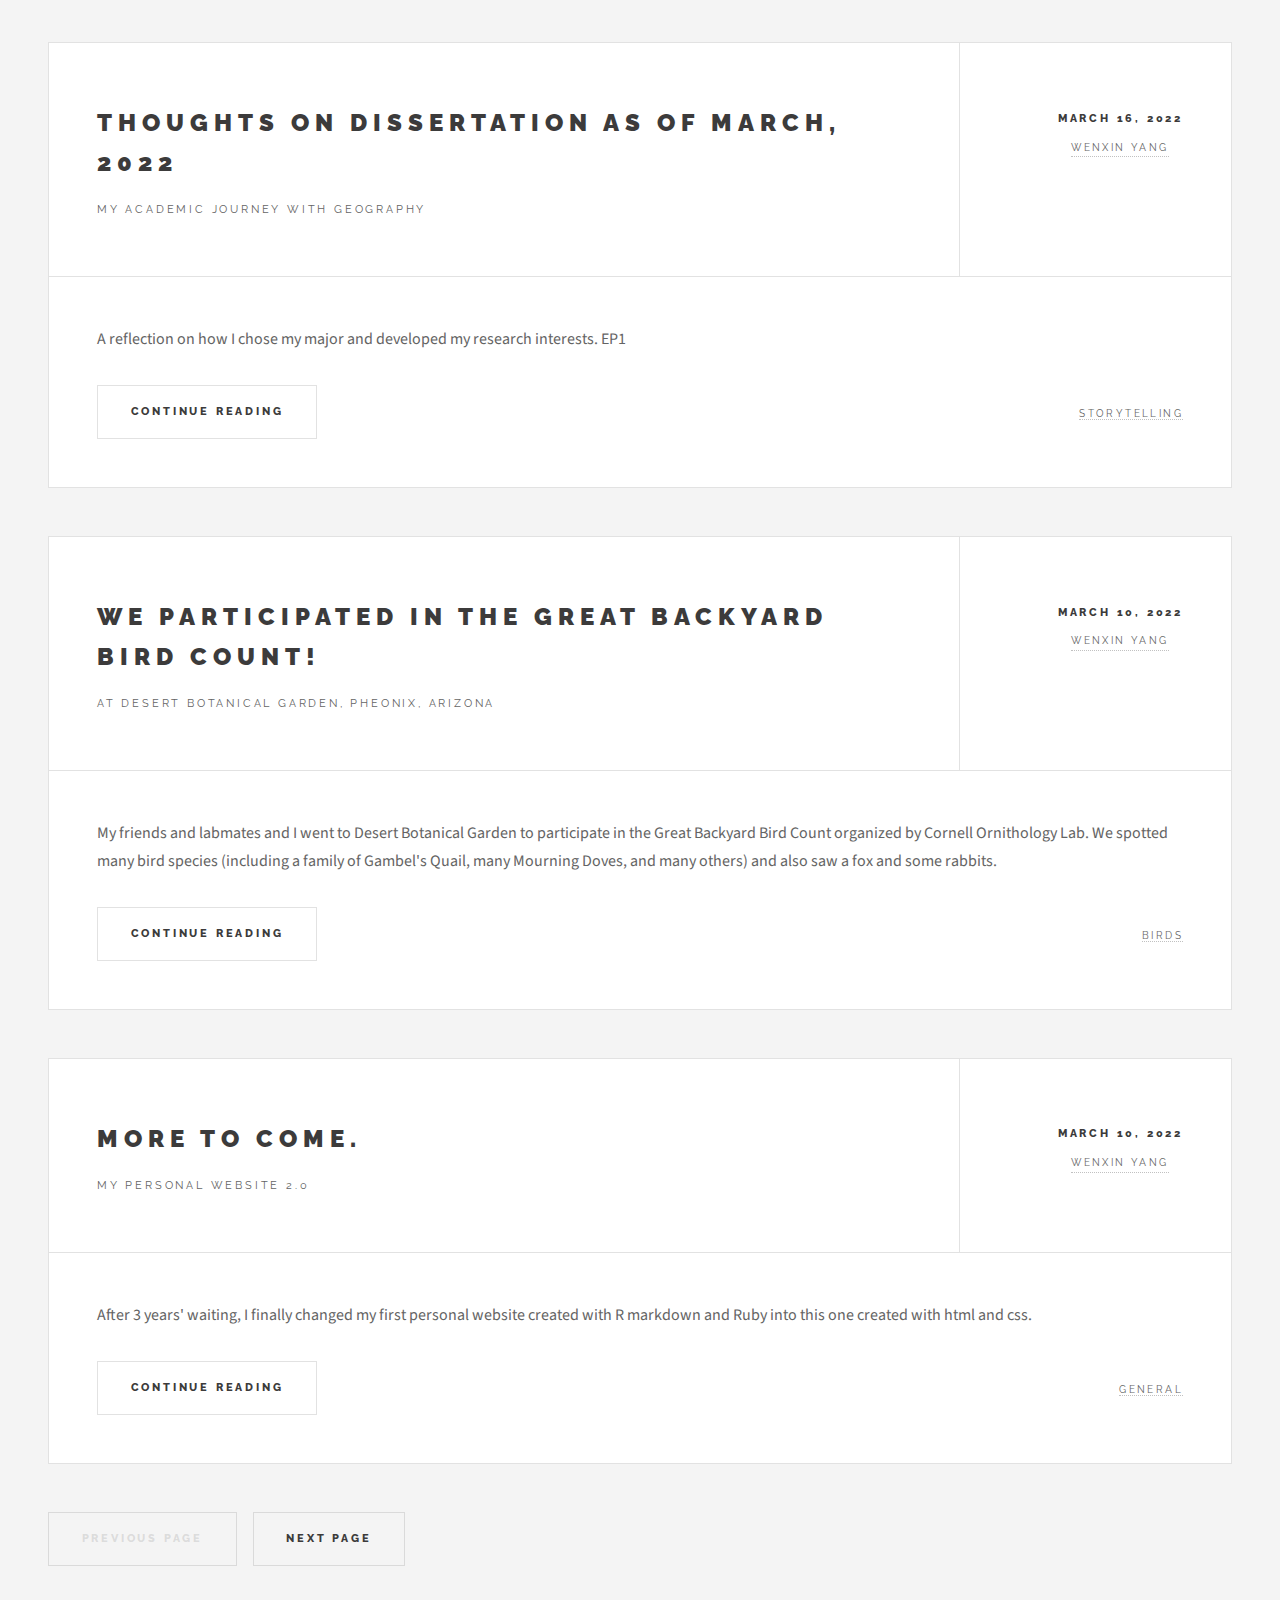
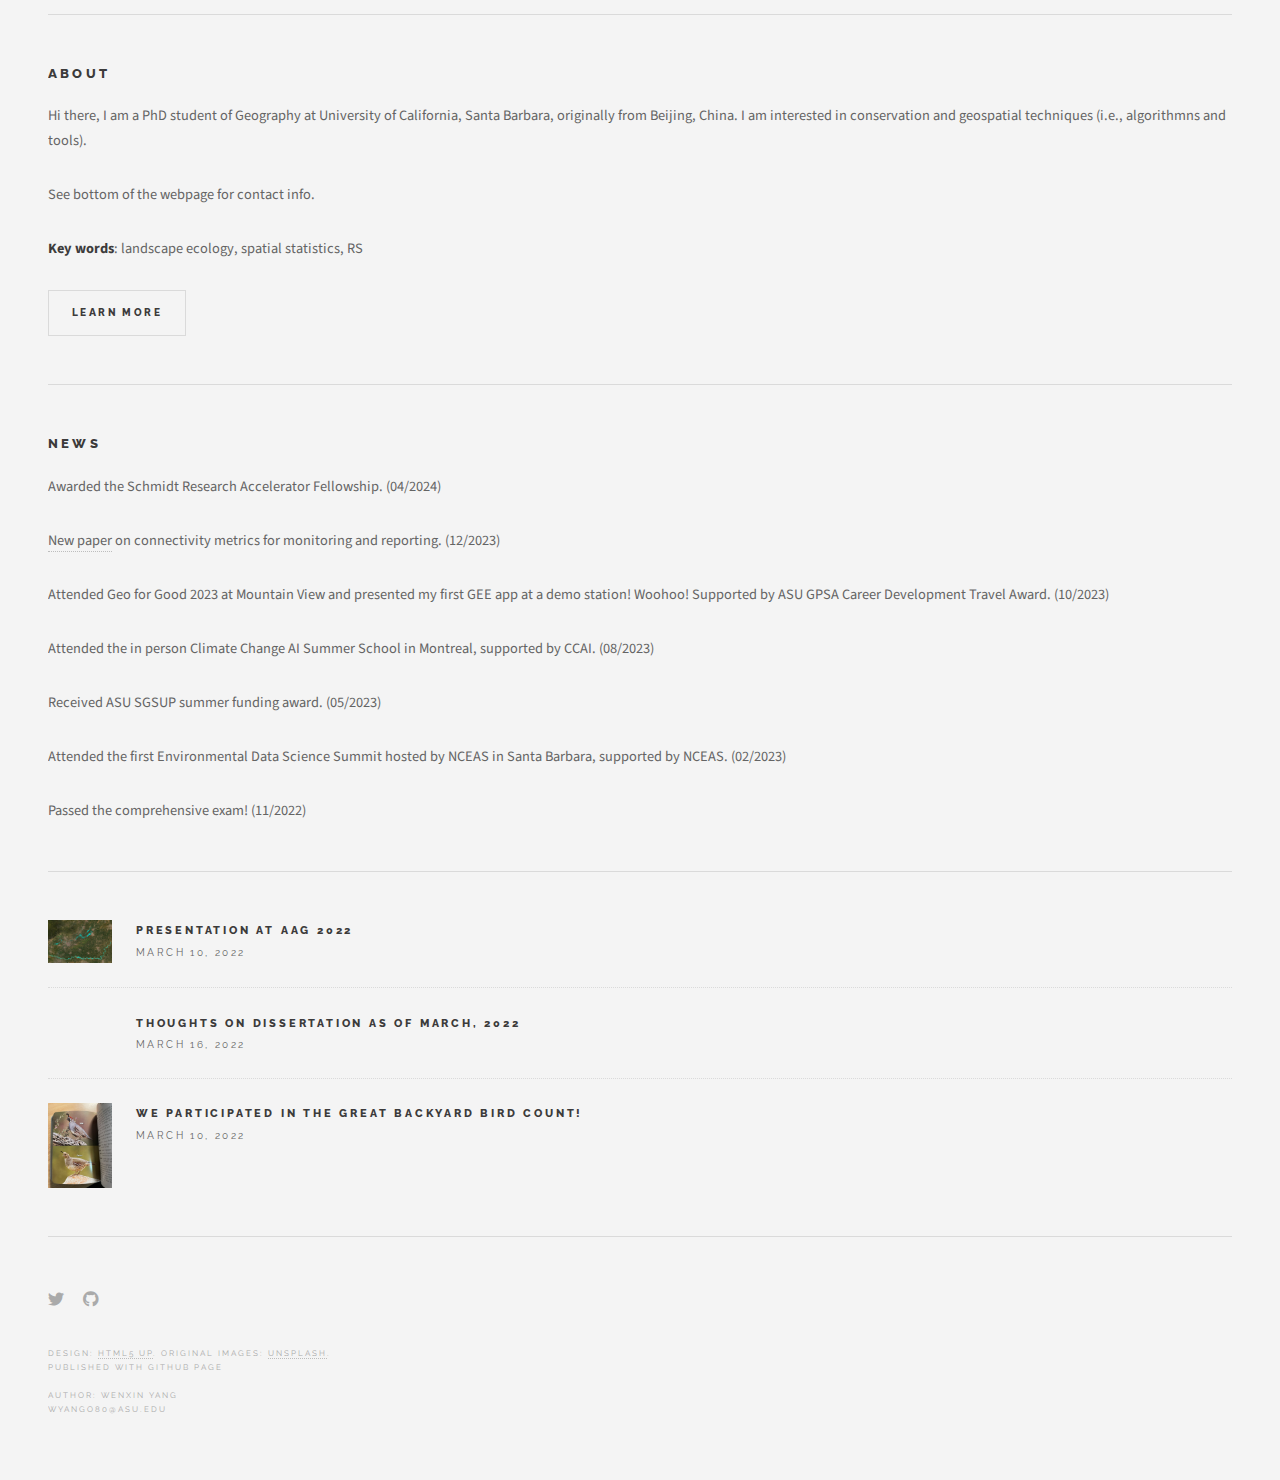
==== commit 6d043382: "update dissertation reflection ep4" ====
--- a/index.html
+++ b/index.html
@@ -10,6 +10,7 @@
 		<meta charset="utf-8" />
 		<meta name="viewport" content="width=device-width, initial-scale=1, user-scalable=no" />
 		<link rel="stylesheet" href="assets/css/main.css" />
+		<link rel="shortcut icon" type="image/png" href="images/sheep.png">
 	</head>
 	<body class="is-preload">
 
@@ -53,6 +54,28 @@
 								</ul>
 								<ul class="stats">
 									<li><a href="#">Research</a></li>
+								</ul>
+							</footer>
+						</article>
+
+						<article class="post">
+							<header>
+								<div class="title">
+									<h2><a href="posts/dissertation-anxiety-2412.html">Thoughts on dissertation as of December, 2024</a></h2>
+									<p>As a candidate</p>
+								</div>
+								<div class="meta">
+									<time class="published" datetime="2024-12-15">December 15, 2024</time>
+									<a href="posts/intro.html" class="author"><span class="name">Wenxin Yang</span></a>
+								</div>
+							</header>
+							<p>A reflection on my proposal defense, first AGU, and this crazy 2024. EP4</p>
+							<footer>
+								<ul class="actions">
+									<li><a href="posts/dissertation-anxiety-2412.html" class="button large">Continue Reading</a></li>
+								</ul>
+								<ul class="stats">
+									<li><a href="#">storytelling</a></li>
 								</ul>
 							</footer>
 						</article>
@@ -216,7 +239,7 @@
 
 								<header>
 									<h2>Wenxin Yang</h2>
-									<p>PhD student of Geography at <a href="https://www.geog.ucsb.edu/"><br>UC Santa Barbara</a></p>
+									<p>PhD Candidate of Geography at <a href="https://www.geog.ucsb.edu/people/students/wenxin-yang">University of California, Santa Barbara</a></p>
 									<a href="posts/intro.html"><img  src="images/IMG_1510.JPG" alt="Avatar" style="width:300px"></a>
 								</header>
 							</section>
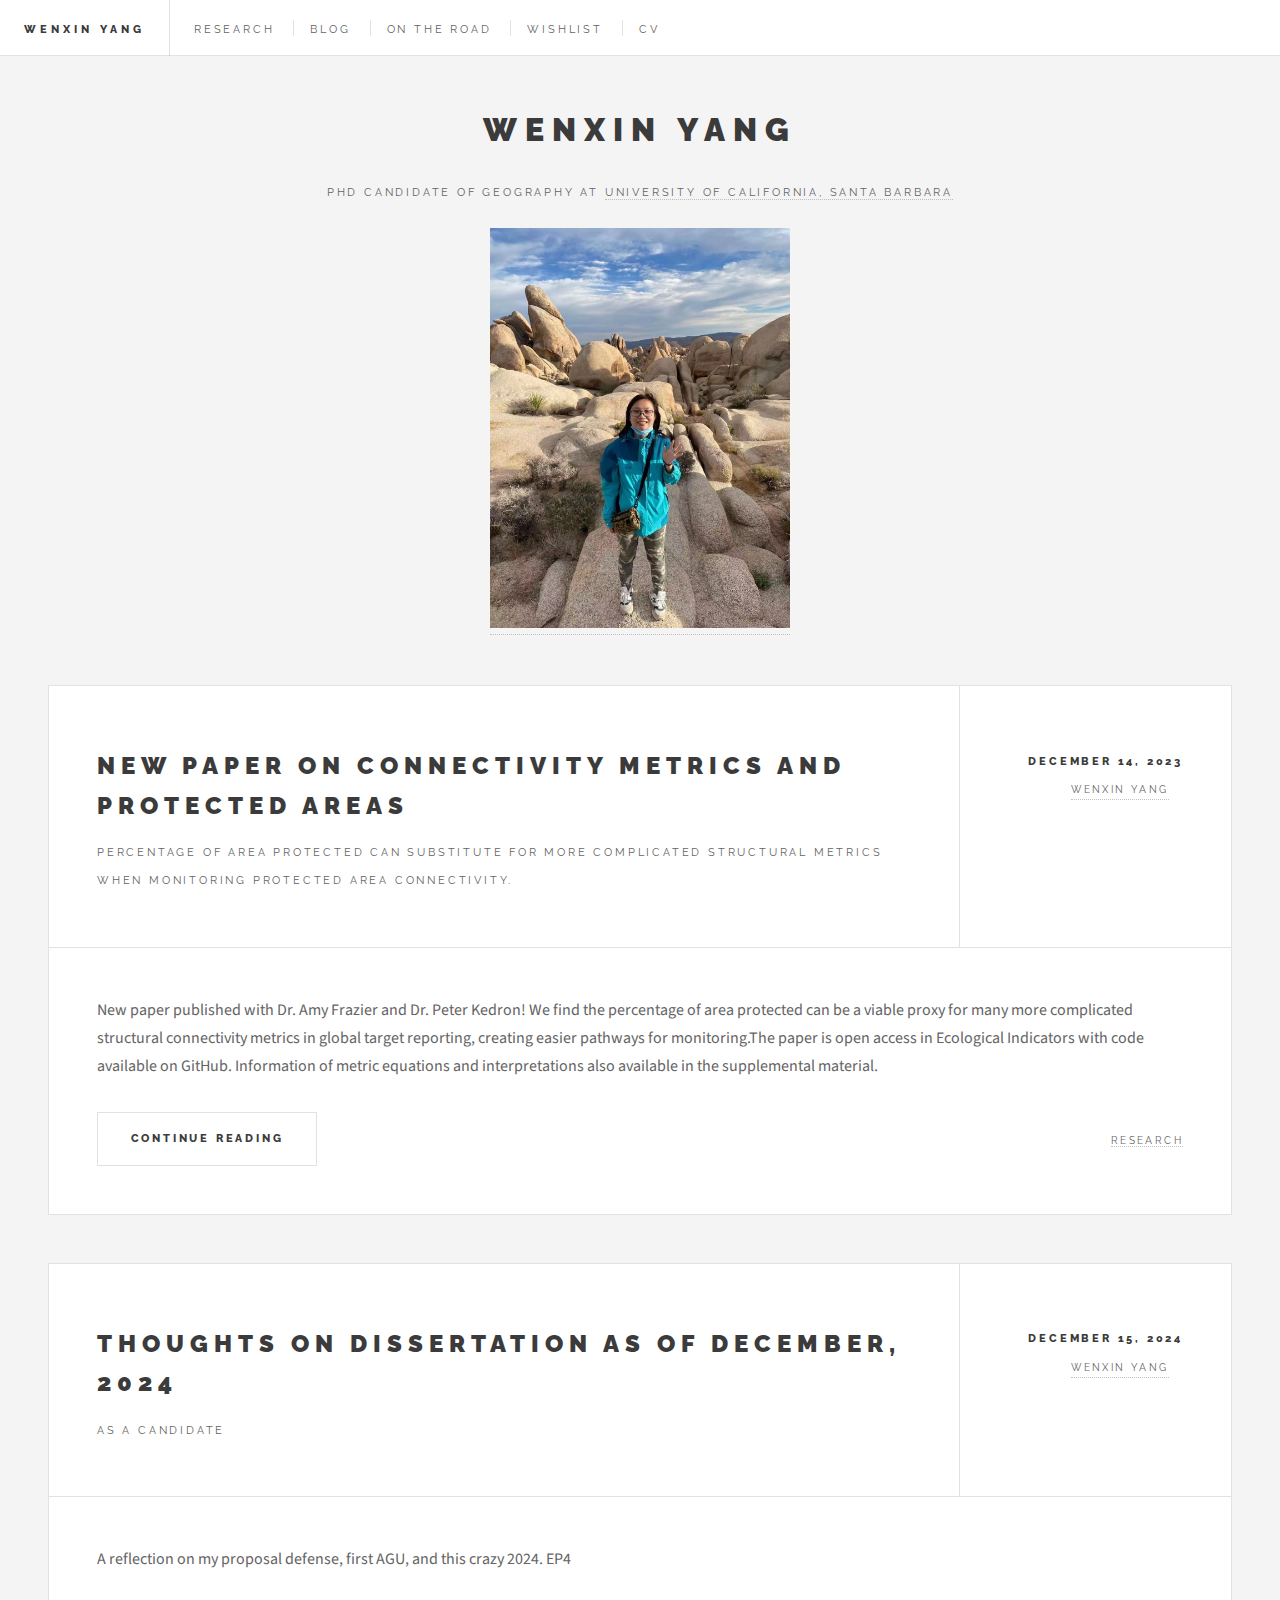
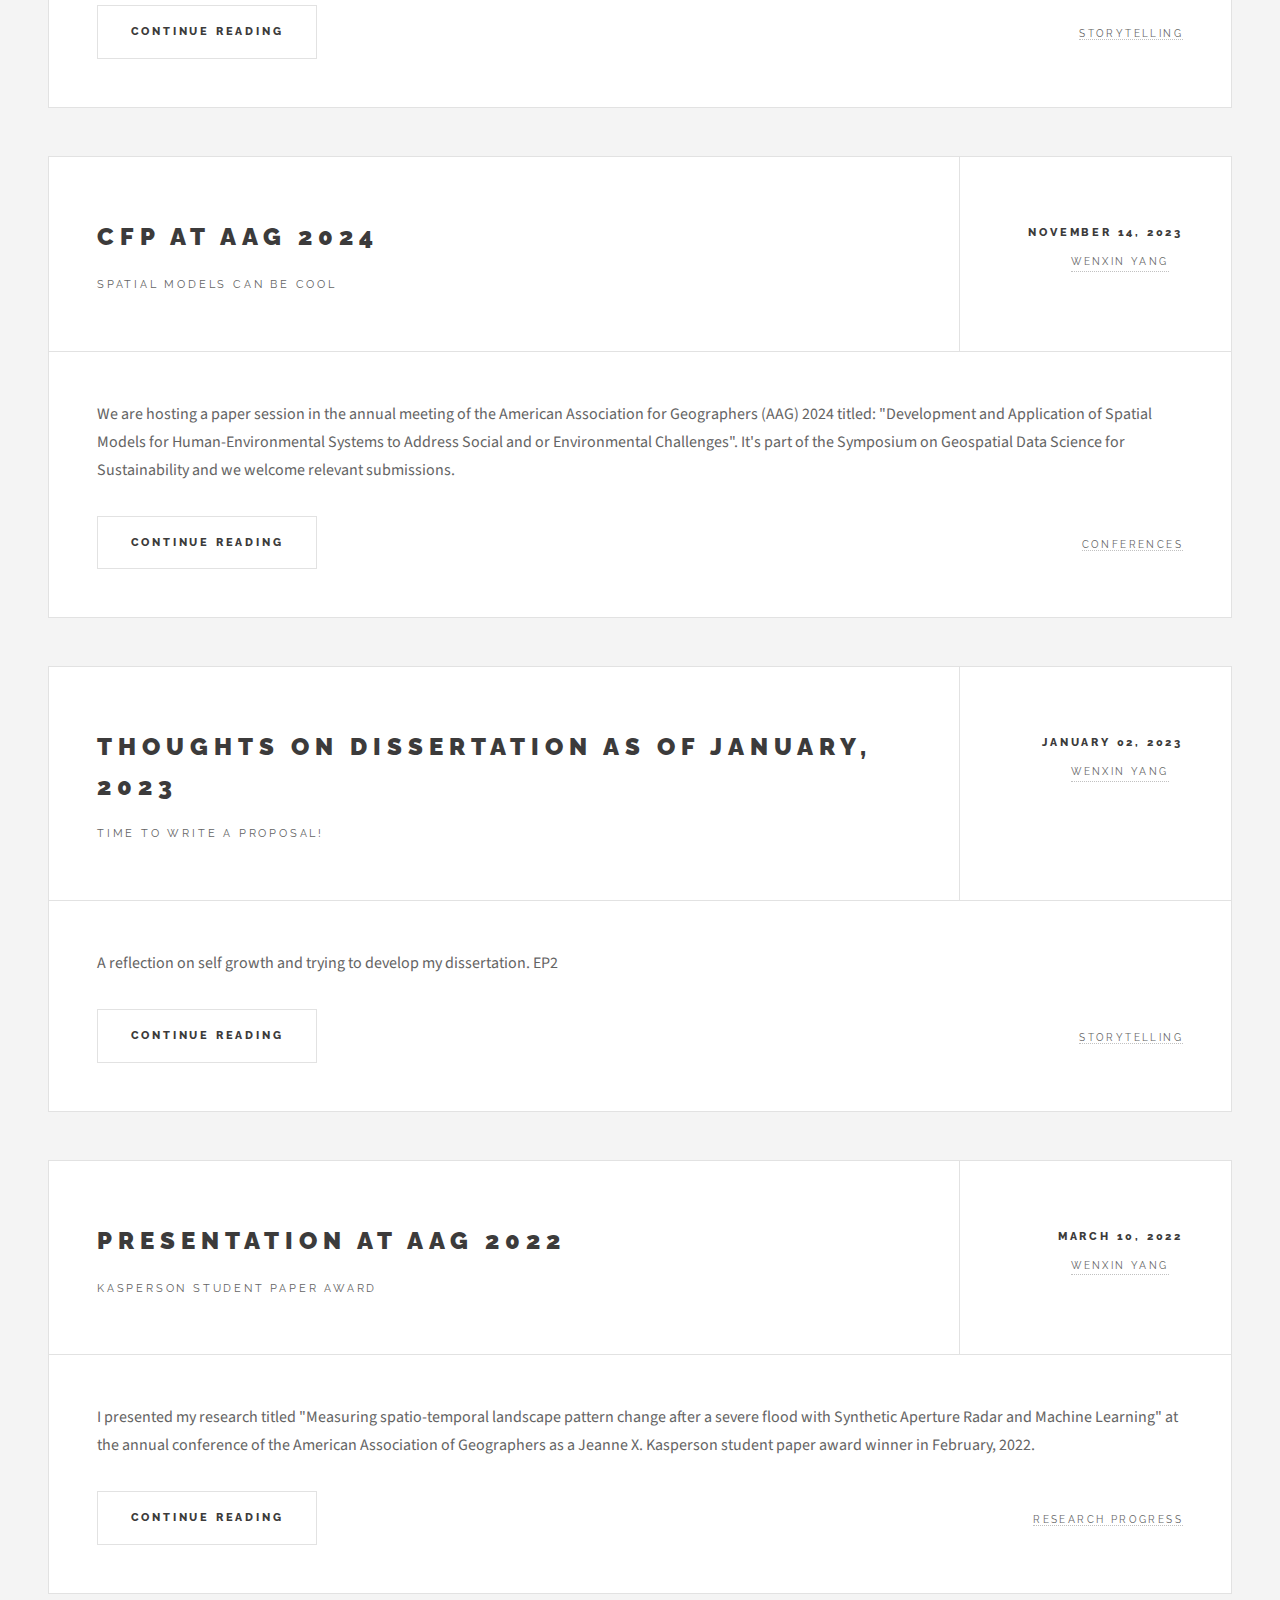
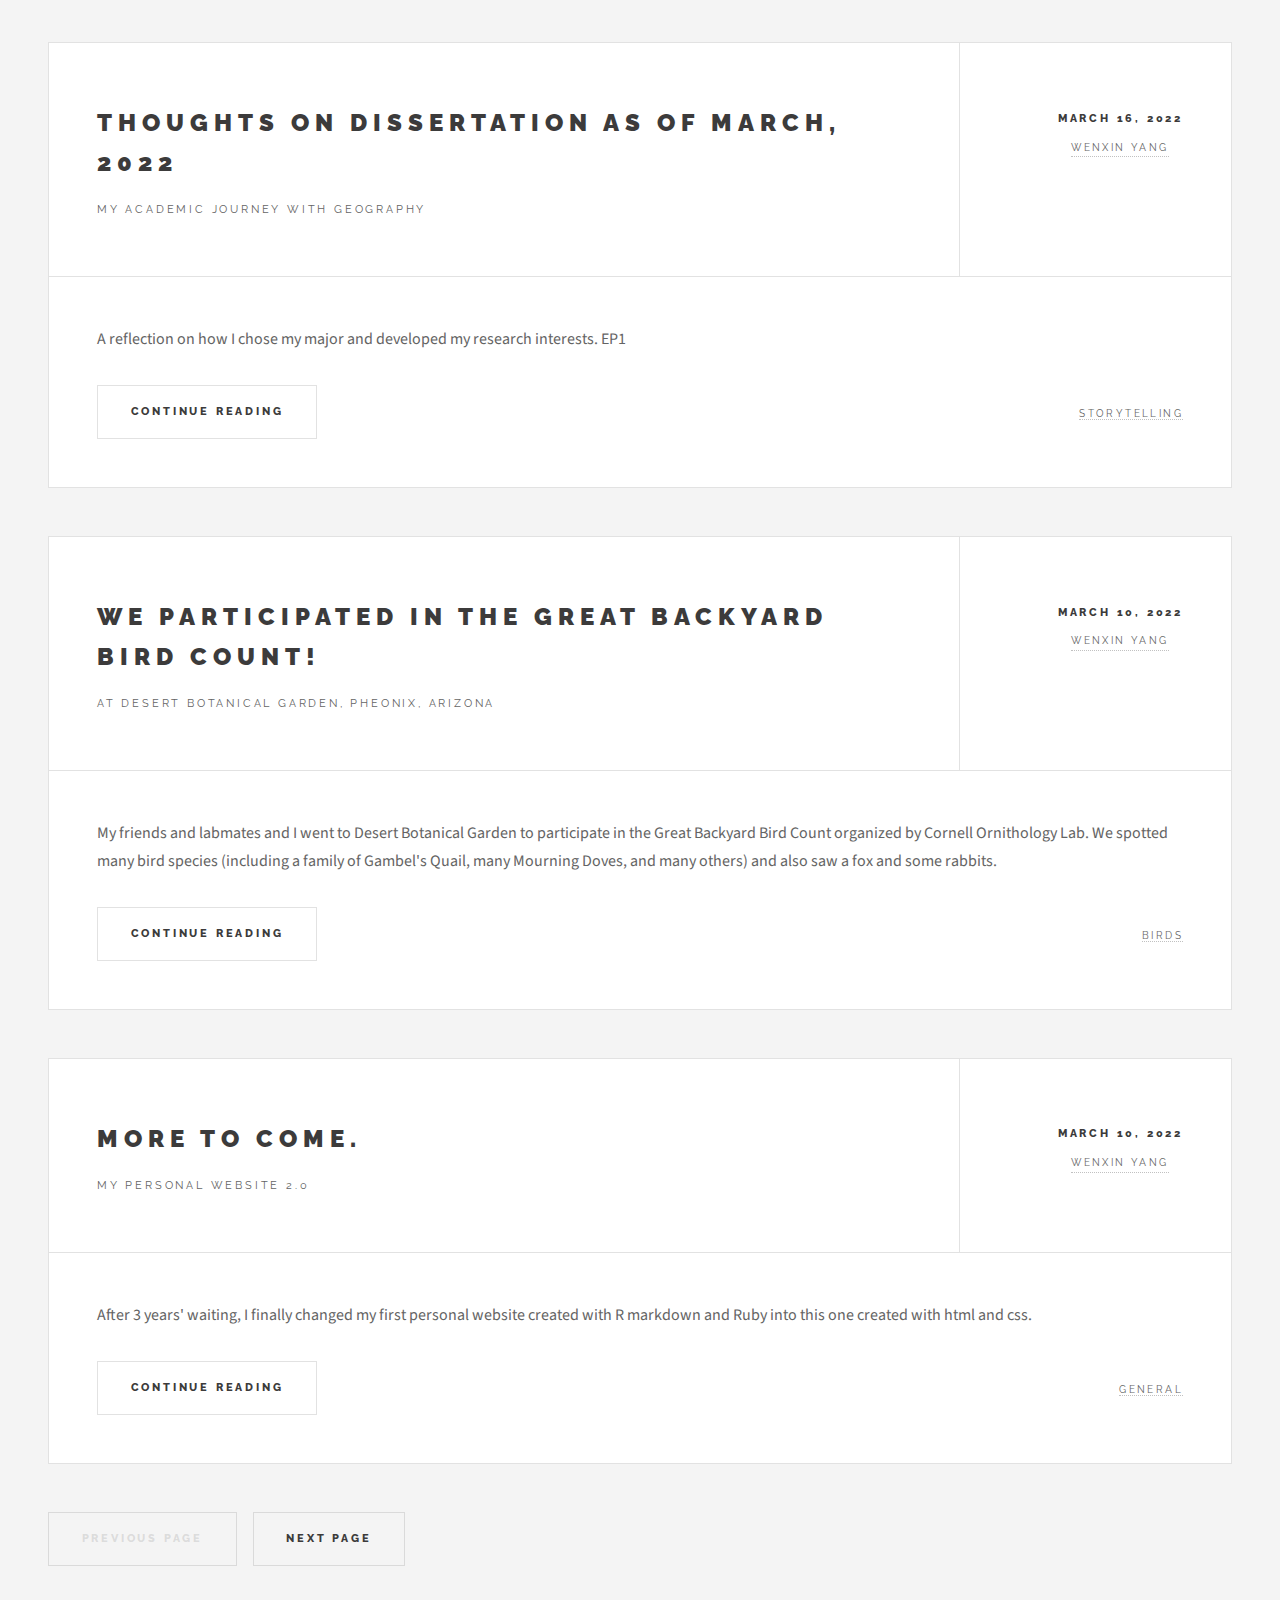
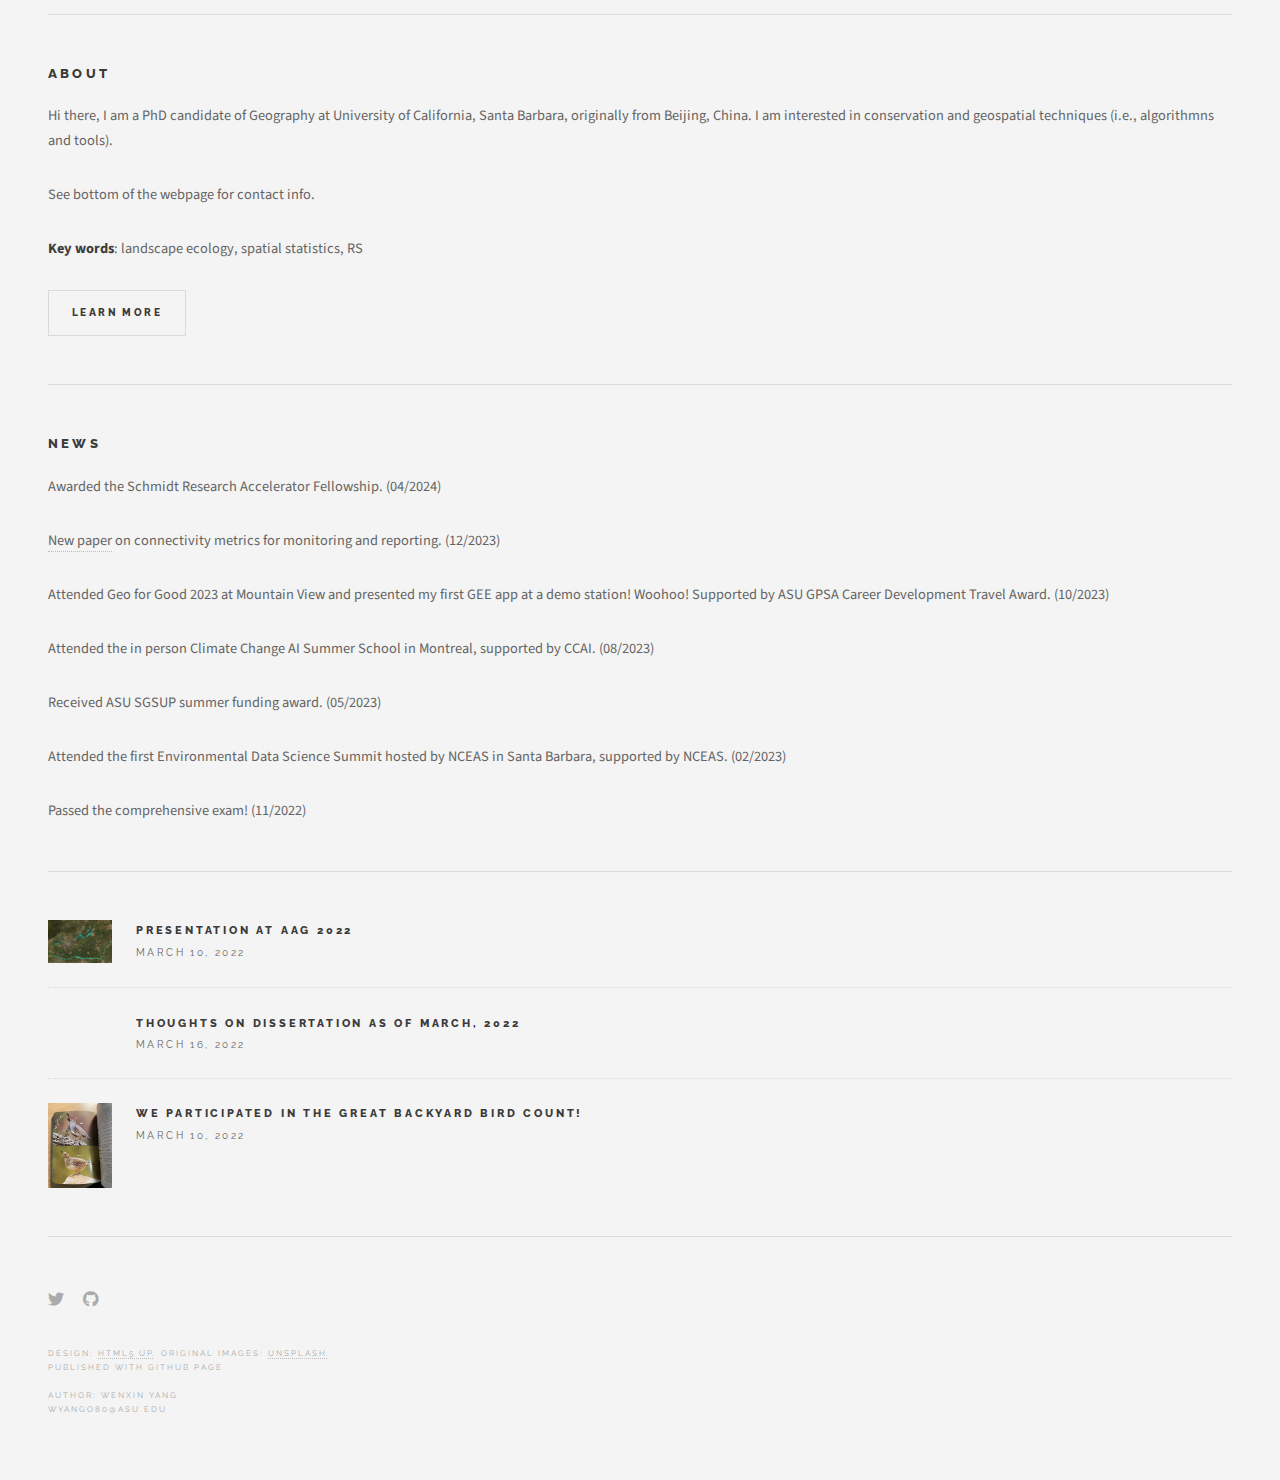
==== commit dcce23f5: "update candiate" ====
--- a/index.html
+++ b/index.html
@@ -247,7 +247,7 @@
 							<!-- About -->
 								<section class="blurb">
 									<h2>About</h2>
-									<p>Hi there, I am a PhD student of Geography at University of California, Santa Barbara, originally from Beijing, China. I am interested in conservation and geospatial techniques (i.e., algorithmns and tools).</p>
+									<p>Hi there, I am a PhD candidate of Geography at University of California, Santa Barbara, originally from Beijing, China. I am interested in conservation and geospatial techniques (i.e., algorithmns and tools).</p>
 									<p>See bottom of the webpage for contact info.</p>
 									<p><b>Key words</b>: landscape ecology, spatial statistics, RS</p>
 									<ul class="actions">
